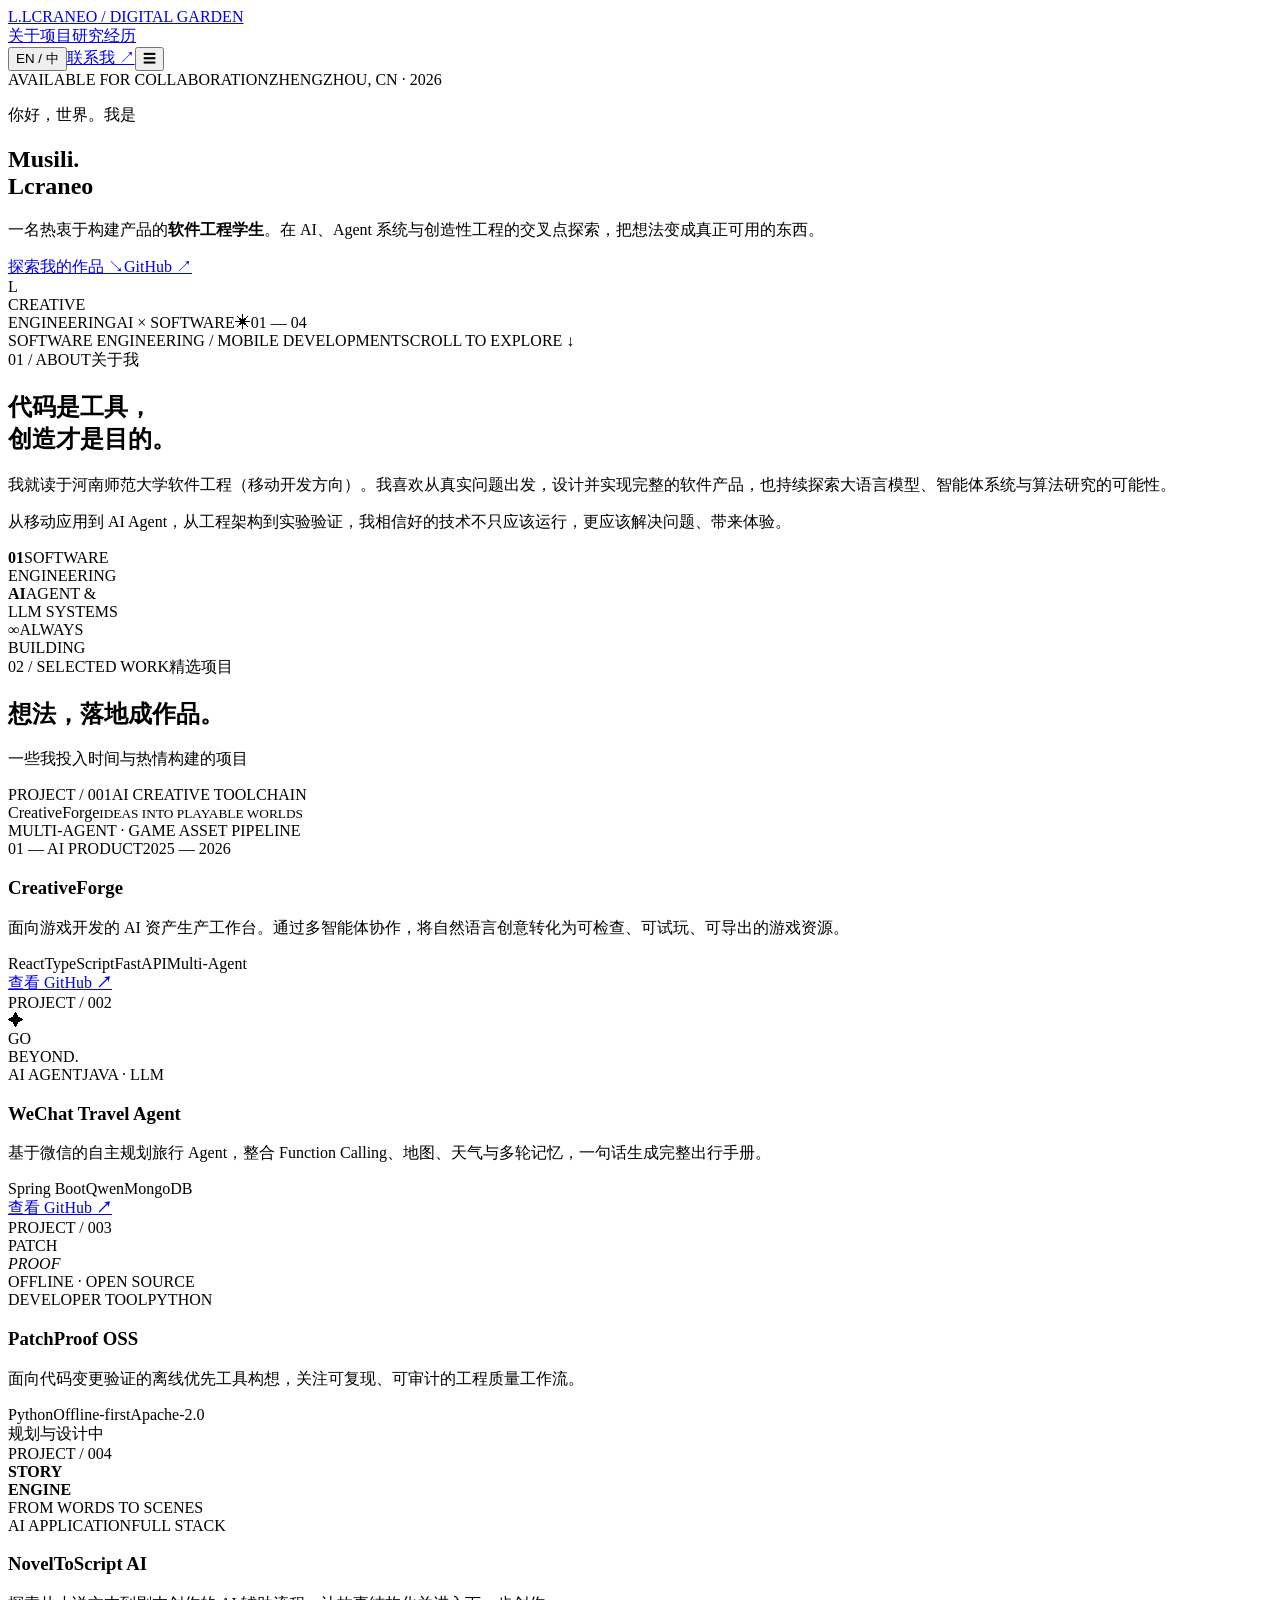
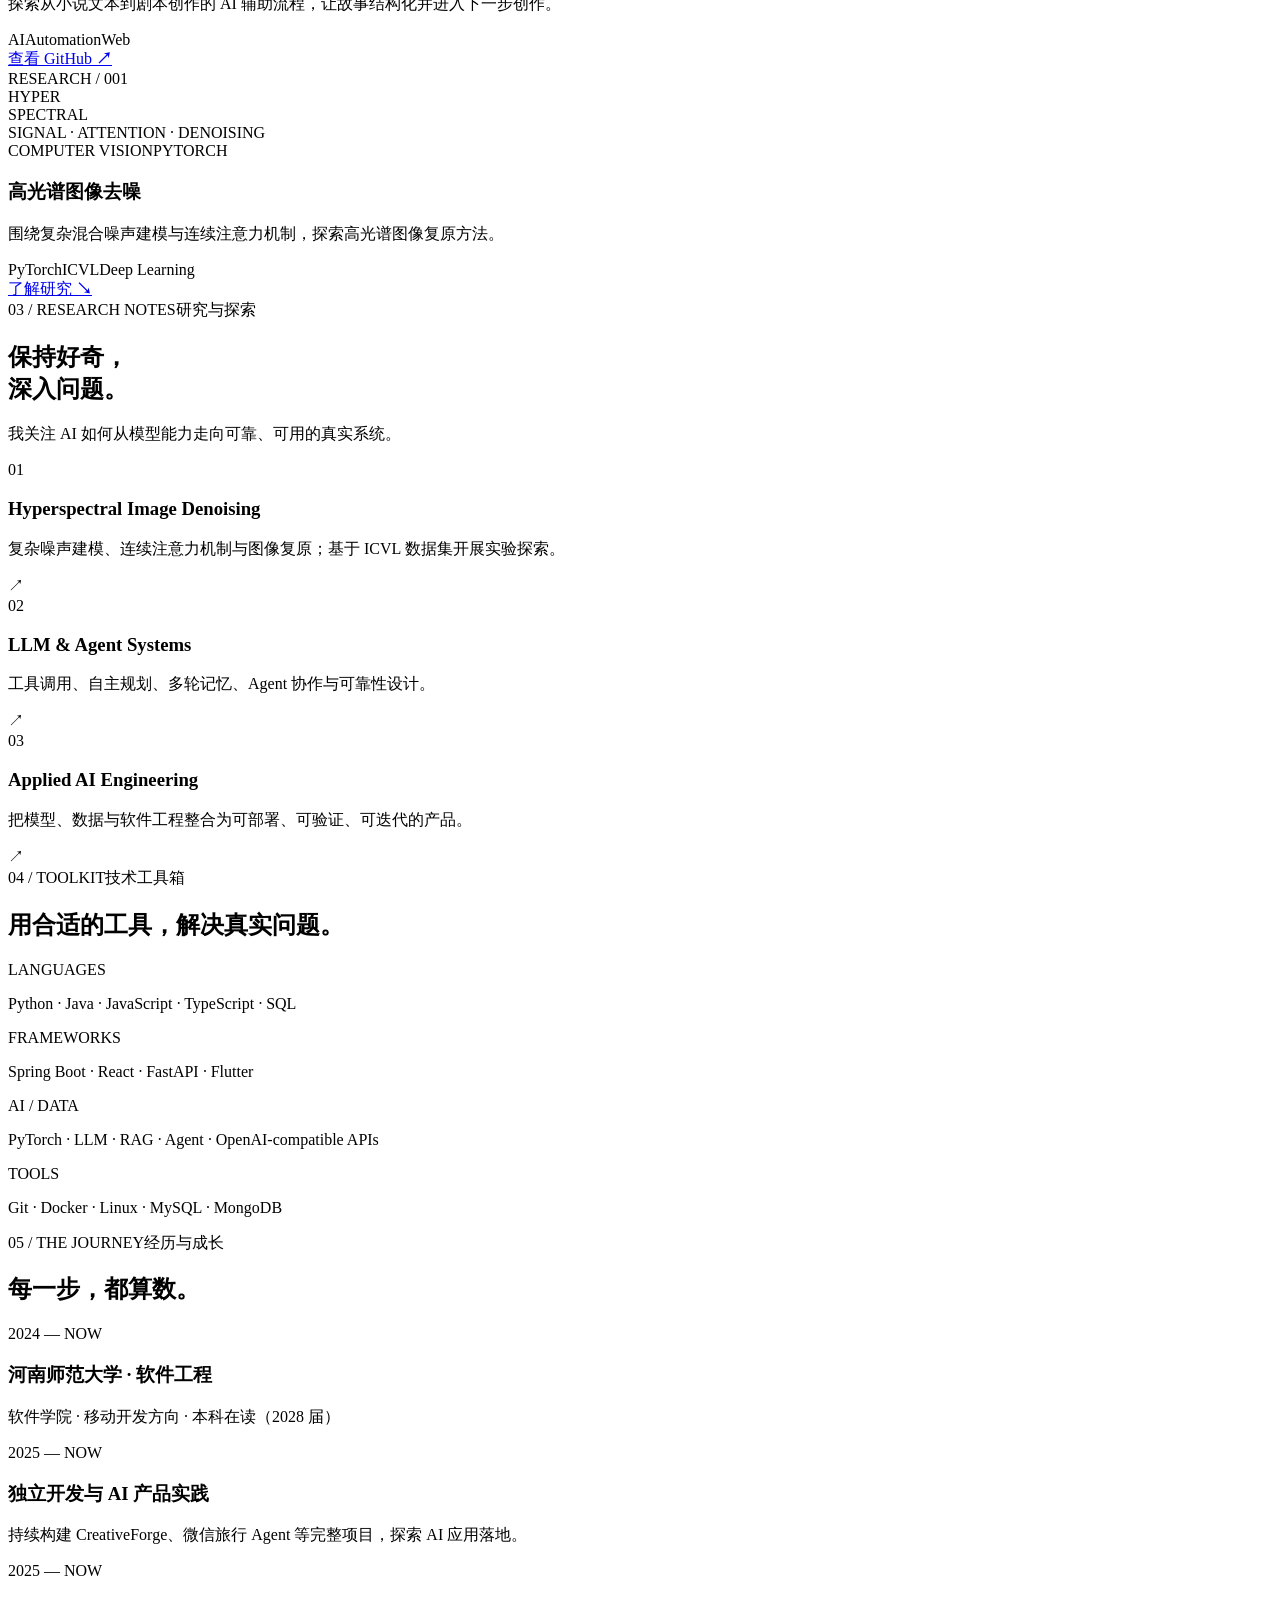
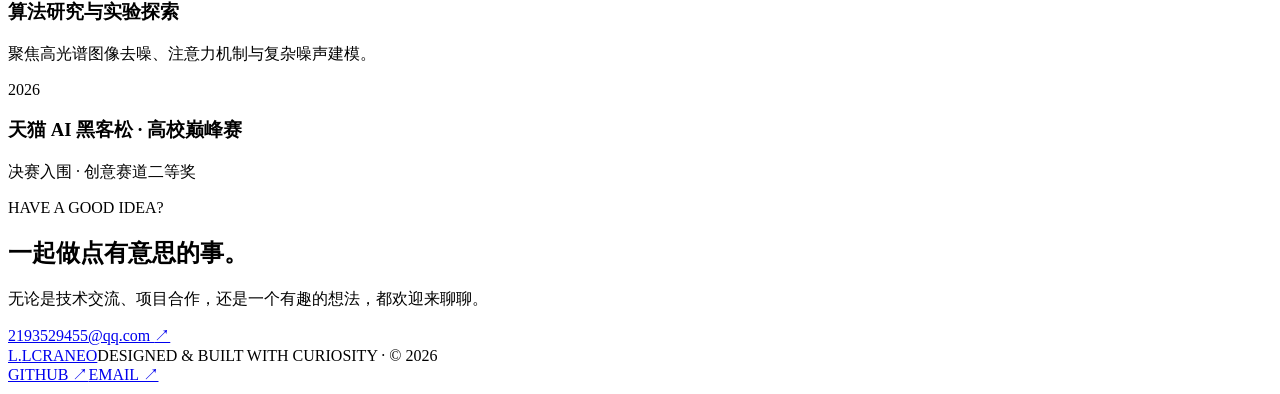
==== index.html @ d1aaf634 "Create personal portfolio homepage" ====
<!doctype html>
<html lang="zh-CN">
<head>
<meta charset="utf-8"><meta name="viewport" content="width=device-width,initial-scale=1">
<meta name="theme-color" content="#101310"><meta name="description" content="Lcraneo — Software Engineer, AI Builder & Research Explorer.">
<title>Lcraneo — Build things that matter.</title>
<link rel="icon" href="assets/favicon.svg" type="image/svg+xml">
<link rel="preconnect" href="https://fonts.googleapis.com"><link rel="preconnect" href="https://fonts.gstatic.com" crossorigin>
<link href="https://fonts.googleapis.com/css2?family=DM+Mono:wght@400;500&family=DM+Sans:wght@400;500;600;700&family=Noto+Sans+SC:wght@400;500;600;700;900&display=swap" rel="stylesheet">
<link rel="stylesheet" href="style.css">
</head>
<body>
<div class="noise"></div>
<header class="nav"><a class="brand" href="#"><span class="brand-mark">L.</span><span>LCRANEO<span class="brand-sub"> / DIGITAL GARDEN</span></span></a><nav><a href="#about" data-i18n="navAbout">关于</a><a href="#work" data-i18n="navWork">项目</a><a href="#research" data-i18n="navResearch">研究</a><a href="#journey" data-i18n="navJourney">经历</a></nav><div class="nav-right"><button id="lang" class="lang">EN / 中</button><a class="contact-pill" href="mailto:2193529455@qq.com" data-i18n="sayHello">联系我 ↗</a><button class="menu" id="menu" aria-label="Toggle menu">☰</button></div></header>
<main>
<section class="hero wrap">
<div class="hero-top mono"><span><i class="dot"></i> AVAILABLE FOR COLLABORATION</span><span>ZHENGZHOU, CN · 2026</span></div>
<div class="hero-grid"><div><p class="eyebrow" data-i18n="heroEyebrow">你好，世界。我是</p><h1>Musili<span class="period">.</span><br><span class="outline">Lcraneo</span></h1><p class="hero-desc" data-i18n="heroDesc">一名热衷于构建产品的<strong>软件工程学生</strong>。在 AI、Agent 系统与创造性工程的交叉点探索，把想法变成真正可用的东西。</p><div class="hero-actions"><a class="btn primary" href="#work" data-i18n="explore">探索我的作品 <span>↘</span></a><a class="text-link" href="https://github.com/Lcraneo" target="_blank" rel="noreferrer">GitHub ↗</a></div></div><div class="hero-art"><div class="orbit orbit-one"></div><div class="orbit orbit-two"></div><div class="core"><span> L </span></div><span class="art-label label-a mono">CREATIVE<br>ENGINEERING</span><span class="art-label label-b mono">AI × SOFTWARE</span><span class="art-cross">✳</span><span class="art-index mono">01 — 04</span></div></div>
<div class="hero-bottom mono"><span>SOFTWARE ENGINEERING / MOBILE DEVELOPMENT</span><span>SCROLL TO EXPLORE ↓</span></div>
</section>
<section class="intro wrap" id="about"><div class="section-kicker mono"><span>01 / ABOUT</span><span data-i18n="aboutKicker">关于我</span></div><div class="intro-grid"><h2 data-i18n="aboutTitle">代码是工具，<br>创造才是目的<span class="lime">。</span></h2><div class="intro-copy"><p data-i18n="aboutText">我就读于河南师范大学软件工程（移动开发方向）。我喜欢从真实问题出发，设计并实现完整的软件产品，也持续探索大语言模型、智能体系统与算法研究的可能性。</p><p data-i18n="aboutText2">从移动应用到 AI Agent，从工程架构到实验验证，我相信好的技术不只应该运行，更应该解决问题、带来体验。</p><div class="facts"><div><strong>01</strong><span>SOFTWARE<br>ENGINEERING</span></div><div><strong>AI</strong><span>AGENT &<br>LLM SYSTEMS</span></div><div><strong>∞</strong><span>ALWAYS<br>BUILDING</span></div></div></div></div></section>
<section class="work wrap" id="work"><div class="section-kicker mono"><span>02 / SELECTED WORK</span><span data-i18n="workKicker">精选项目</span></div><div class="section-heading"><h2 data-i18n="workTitle">想法，落地成作品<span class="lime">。</span></h2><p data-i18n="workSub">一些我投入时间与热情构建的项目</p></div>
<article class="project project-feature"><div class="project-visual forge"><div class="visual-top mono"><span>PROJECT / 001</span><span>AI CREATIVE TOOLCHAIN</span></div><div class="forge-title">Creative<span>Forge</span><small>IDEAS INTO PLAYABLE WORLDS</small></div><div class="forge-orb orb1"></div><div class="forge-orb orb2"></div><div class="visual-bottom mono">MULTI-AGENT · GAME ASSET PIPELINE</div></div><div class="project-info"><div class="project-meta mono"><span>01 — AI PRODUCT</span><span>2025 — 2026</span></div><h3>CreativeForge</h3><p data-i18n="forgeDesc">面向游戏开发的 AI 资产生产工作台。通过多智能体协作，将自然语言创意转化为可检查、可试玩、可导出的游戏资源。</p><div class="tags"><span>React</span><span>TypeScript</span><span>FastAPI</span><span>Multi-Agent</span></div><a class="arrow-link" href="https://github.com/Lcraneo/CreativeForge" target="_blank" rel="noreferrer" data-i18n="viewGithub">查看 GitHub <b>↗</b></a></div></article>
<div class="project-grid"><article class="project-card"><div class="card-visual travel"><span class="card-no mono">PROJECT / 002</span><div class="map-lines"></div><div class="pin">✦</div><span class="visual-word">GO<br>BEYOND.</span></div><div class="project-meta mono"><span>AI AGENT</span><span>JAVA · LLM</span></div><h3>WeChat Travel Agent</h3><p data-i18n="travelDesc">基于微信的自主规划旅行 Agent，整合 Function Calling、地图、天气与多轮记忆，一句话生成完整出行手册。</p><div class="tags"><span>Spring Boot</span><span>Qwen</span><span>MongoDB</span></div><a class="arrow-link" href="https://github.com/Lcraneo/LLM-Agent-Routime" target="_blank" rel="noreferrer" data-i18n="viewGithub">查看 GitHub <b>↗</b></a></article>
<article class="project-card"><div class="card-visual patch"><span class="card-no mono">PROJECT / 003</span><div class="patch-grid"></div><div class="patch-name">PATCH<br><em>PROOF</em></div><span class="patch-stamp mono">OFFLINE · OPEN SOURCE</span></div><div class="project-meta mono"><span>DEVELOPER TOOL</span><span>PYTHON</span></div><h3>PatchProof OSS</h3><p data-i18n="patchDesc">面向代码变更验证的离线优先工具构想，关注可复现、可审计的工程质量工作流。</p><div class="tags"><span>Python</span><span>Offline-first</span><span>Apache-2.0</span></div><span class="status" data-i18n="inProgress">规划与设计中</span></article>
<article class="project-card"><div class="card-visual novel"><span class="card-no mono">PROJECT / 004</span><div class="novel-stack"><i></i><i></i><i></i><b>STORY<br>ENGINE</b></div><span class="novel-caption mono">FROM WORDS TO SCENES</span></div><div class="project-meta mono"><span>AI APPLICATION</span><span>FULL STACK</span></div><h3>NovelToScript AI</h3><p data-i18n="novelDesc">探索从小说文本到剧本创作的 AI 辅助流程，让故事结构化并进入下一步创作。</p><div class="tags"><span>AI</span><span>Automation</span><span>Web</span></div><a class="arrow-link" href="https://github.com/Lcraneo/NovelToScript_AI" target="_blank" rel="noreferrer" data-i18n="viewGithub">查看 GitHub <b>↗</b></a></article>
<article class="project-card research-card"><div class="card-visual hyper"><span class="card-no mono">RESEARCH / 001</span><div class="spectrum"></div><div class="hyper-label">HYPER<br>SPECTRAL</div><span class="hyper-caption mono">SIGNAL · ATTENTION · DENOISING</span></div><div class="project-meta mono"><span>COMPUTER VISION</span><span>PYTORCH</span></div><h3 data-i18n="hyperTitle">高光谱图像去噪</h3><p data-i18n="hyperDesc">围绕复杂混合噪声建模与连续注意力机制，探索高光谱图像复原方法。</p><div class="tags"><span>PyTorch</span><span>ICVL</span><span>Deep Learning</span></div><a class="arrow-link" href="#research" data-i18n="learnMore">了解研究 <b>↘</b></a></article></div></section>
<section class="research wrap" id="research"><div class="section-kicker mono"><span>03 / RESEARCH NOTES</span><span data-i18n="researchKicker">研究与探索</span></div><div class="research-layout"><h2 data-i18n="researchTitle">保持好奇，<br>深入问题<span class="lime">。</span></h2><div><p class="research-lead" data-i18n="researchLead">我关注 AI 如何从模型能力走向可靠、可用的真实系统。</p><div class="research-item"><span class="mono">01</span><div><h3>Hyperspectral Image Denoising</h3><p data-i18n="r1">复杂噪声建模、连续注意力机制与图像复原；基于 ICVL 数据集开展实验探索。</p></div><span class="r-arrow">↗</span></div><div class="research-item"><span class="mono">02</span><div><h3>LLM & Agent Systems</h3><p data-i18n="r2">工具调用、自主规划、多轮记忆、Agent 协作与可靠性设计。</p></div><span class="r-arrow">↗</span></div><div class="research-item"><span class="mono">03</span><div><h3>Applied AI Engineering</h3><p data-i18n="r3">把模型、数据与软件工程整合为可部署、可验证、可迭代的产品。</p></div><span class="r-arrow">↗</span></div></div></div></section>
<section class="stack wrap"><div class="section-kicker mono"><span>04 / TOOLKIT</span><span data-i18n="stackKicker">技术工具箱</span></div><h2 data-i18n="stackTitle">用合适的工具，解决真实问题<span class="lime">。</span></h2><div class="stack-groups"><div><span class="mono">LANGUAGES</span><p>Python <i>·</i> Java <i>·</i> JavaScript <i>·</i> TypeScript <i>·</i> SQL</p></div><div><span class="mono">FRAMEWORKS</span><p>Spring Boot <i>·</i> React <i>·</i> FastAPI <i>·</i> Flutter</p></div><div><span class="mono">AI / DATA</span><p>PyTorch <i>·</i> LLM <i>·</i> RAG <i>·</i> Agent <i>·</i> OpenAI-compatible APIs</p></div><div><span class="mono">TOOLS</span><p>Git <i>·</i> Docker <i>·</i> Linux <i>·</i> MySQL <i>·</i> MongoDB</p></div></div></section>
<section class="journey wrap" id="journey"><div class="section-kicker mono"><span>05 / THE JOURNEY</span><span data-i18n="journeyKicker">经历与成长</span></div><h2 data-i18n="journeyTitle">每一步，都算数<span class="lime">。</span></h2><div class="timeline"><div class="timeline-row"><span class="mono">2024 — NOW</span><div><h3 data-i18n="eduTitle">河南师范大学 · 软件工程</h3><p data-i18n="eduDesc">软件学院 · 移动开发方向 · 本科在读（2028 届）</p></div><span class="timeline-dot"></span></div><div class="timeline-row"><span class="mono">2025 — NOW</span><div><h3 data-i18n="buildTitle">独立开发与 AI 产品实践</h3><p data-i18n="buildDesc">持续构建 CreativeForge、微信旅行 Agent 等完整项目，探索 AI 应用落地。</p></div><span class="timeline-dot"></span></div><div class="timeline-row"><span class="mono">2025 — NOW</span><div><h3 data-i18n="researchJourney">算法研究与实验探索</h3><p data-i18n="researchJourneyDesc">聚焦高光谱图像去噪、注意力机制与复杂噪声建模。</p></div><span class="timeline-dot"></span></div><div class="timeline-row"><span class="mono">2026</span><div><h3 data-i18n="awardTitle">天猫 AI 黑客松 · 高校巅峰赛</h3><p data-i18n="awardDesc">决赛入围 · 创意赛道二等奖</p></div><span class="timeline-dot"></span></div></div></section>
<section class="contact wrap"><div class="contact-panel"><span class="mono">HAVE A GOOD IDEA?</span><h2 data-i18n="contactTitle">一起做点有意思的事<span class="lime">。</span></h2><p data-i18n="contactDesc">无论是技术交流、项目合作，还是一个有趣的想法，都欢迎来聊聊。</p><a class="btn primary" href="mailto:2193529455@qq.com">2193529455@qq.com <span>↗</span></a><div class="contact-orbit"></div></div></section>
</main>
<footer class="footer wrap"><a class="brand" href="#"><span class="brand-mark">L.</span><span>LCRANEO</span></a><span class="mono">DESIGNED & BUILT WITH CURIOSITY · © 2026</span><div><a href="https://github.com/Lcraneo" target="_blank" rel="noreferrer">GITHUB ↗</a><a href="mailto:2193529455@qq.com">EMAIL ↗</a></div></footer>
<script src="script.js"></script>
</body></html>
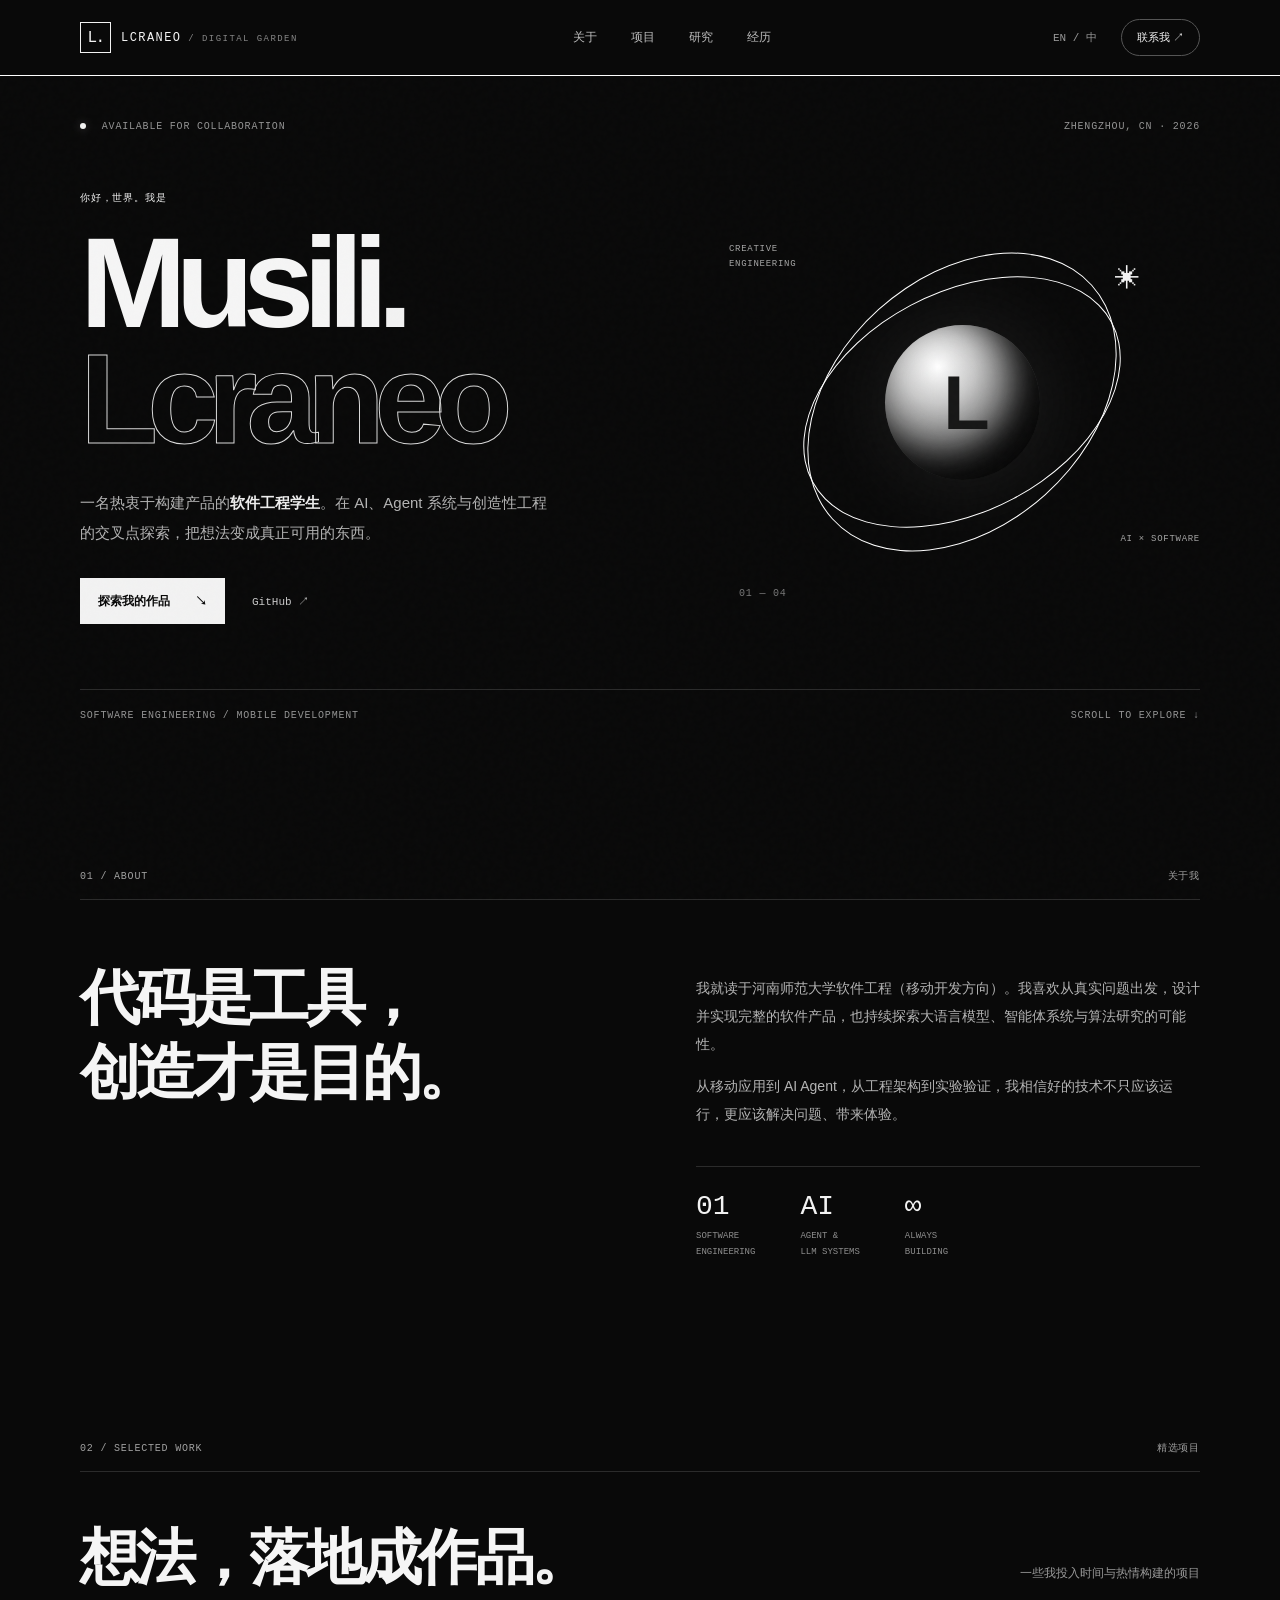
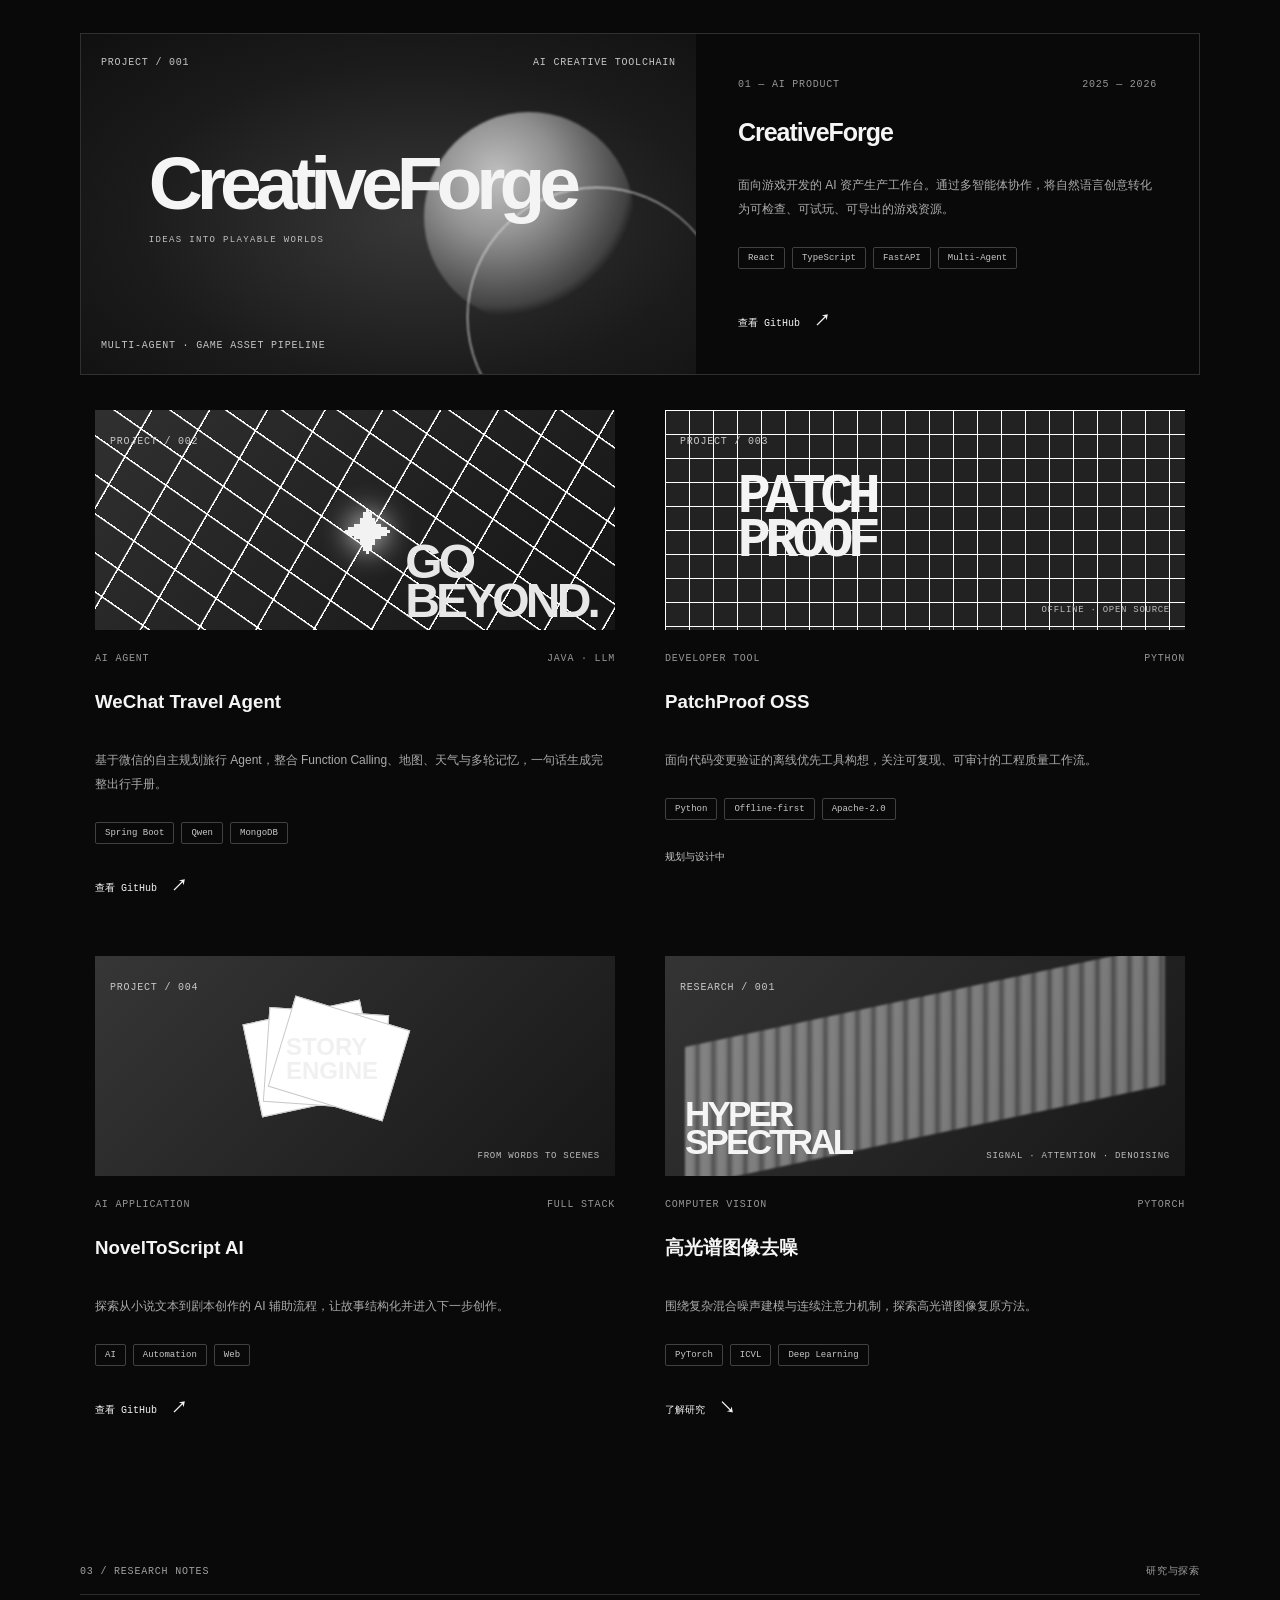
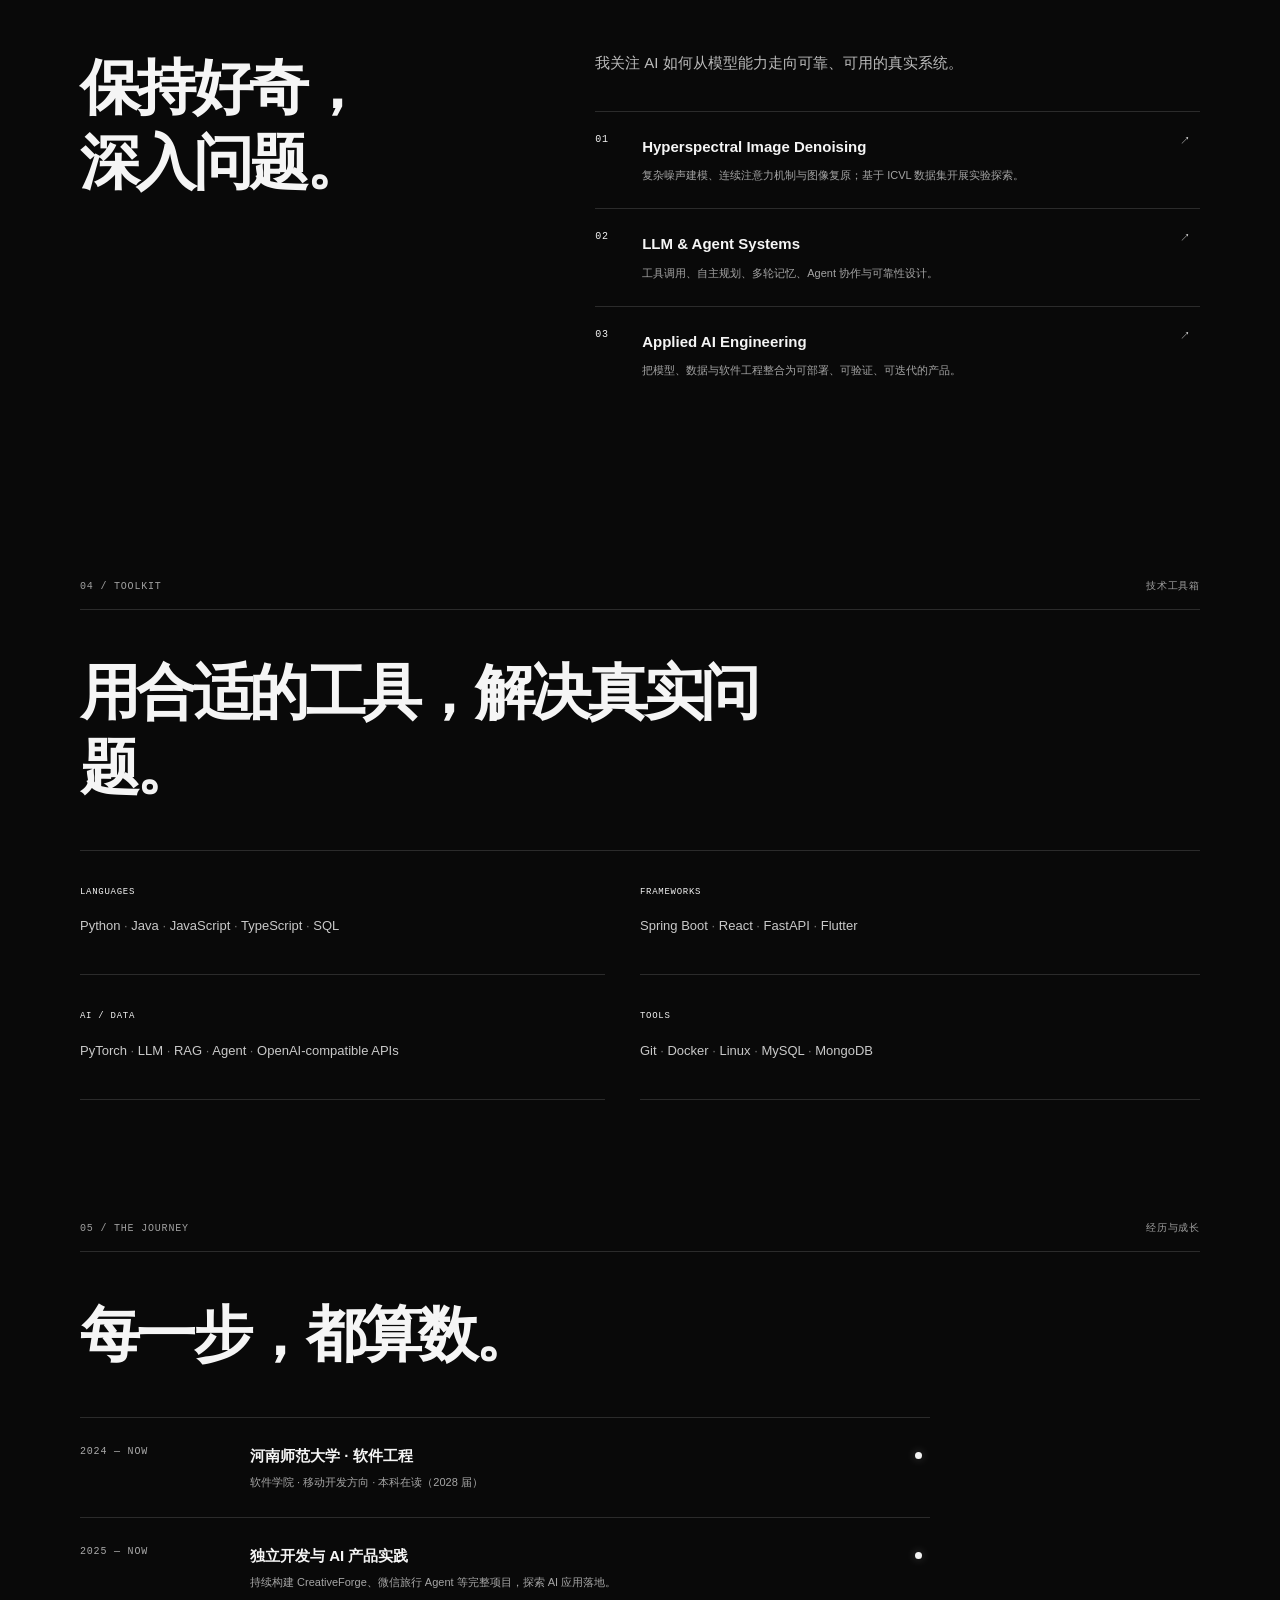
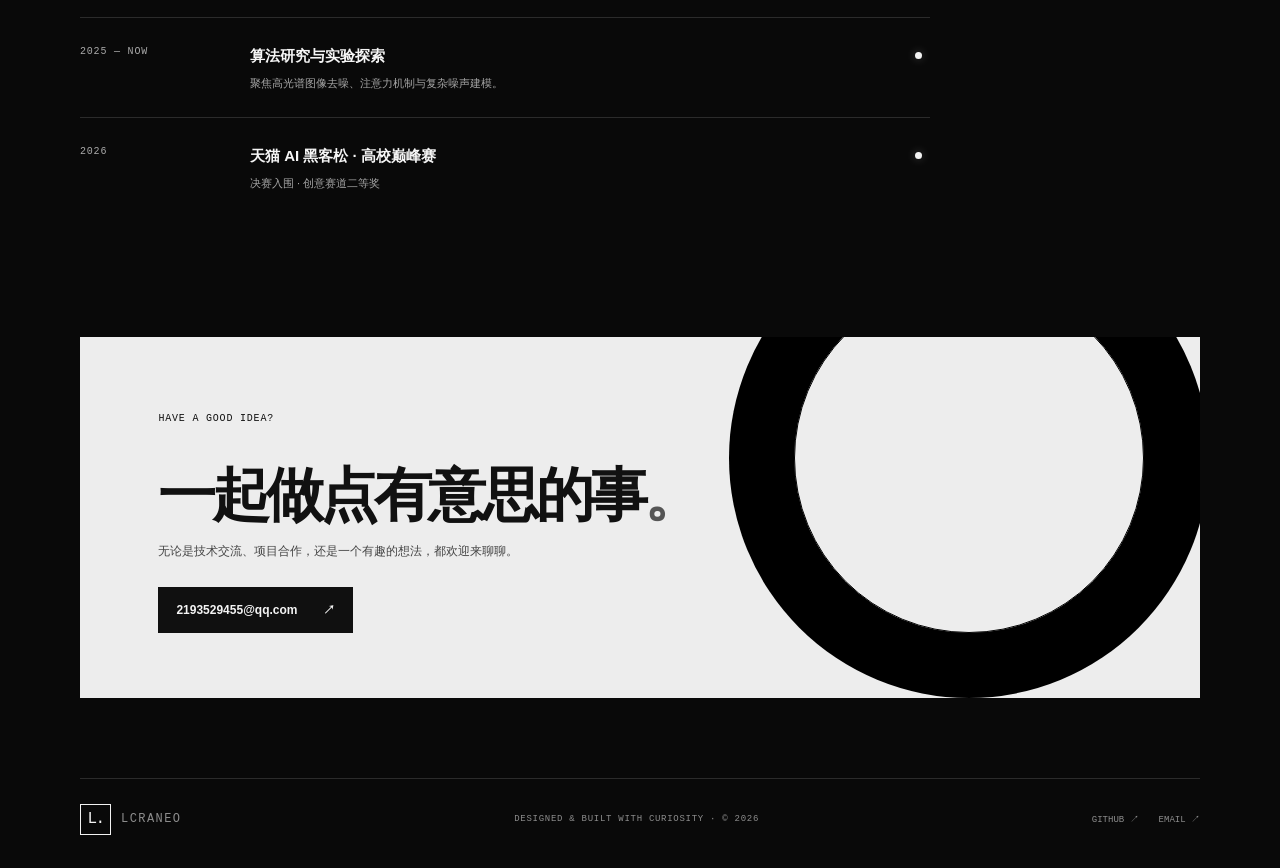
==== commit d0982ae7: "Bust browser cache for monochrome portfolio redesign" ====
--- a/index.html
+++ b/index.html
@@ -2,12 +2,12 @@
 <html lang="zh-CN">
 <head>
 <meta charset="utf-8"><meta name="viewport" content="width=device-width,initial-scale=1">
-<meta name="theme-color" content="#101310"><meta name="description" content="Lcraneo — Software Engineer, AI Builder & Research Explorer.">
+<meta name="theme-color" content="#0a0a0a"><meta name="description" content="Lcraneo — Software Engineer, AI Builder & Research Explorer.">
 <title>Lcraneo — Build things that matter.</title>
-<link rel="icon" href="assets/favicon.svg" type="image/svg+xml">
+<link rel="icon" href="assets/favicon.svg?v=mono2" type="image/svg+xml">
 <link rel="preconnect" href="https://fonts.googleapis.com"><link rel="preconnect" href="https://fonts.gstatic.com" crossorigin>
 <link href="https://fonts.googleapis.com/css2?family=DM+Mono:wght@400;500&family=DM+Sans:wght@400;500;600;700&family=Noto+Sans+SC:wght@400;500;600;700;900&display=swap" rel="stylesheet">
-<link rel="stylesheet" href="style.css">
+<link rel="stylesheet" href="style.css?v=mono2">
 </head>
 <body>
 <div class="noise"></div>
--- a/style.css
+++ b/style.css
@@ -0,0 +1,65 @@
+ :root{--bg:#121212;--panel:#1b1b1b;--text:#f0f0f0;--muted:#a3a3a3;--line:#373737;--lime:#f2f2f2;--mono:'DM Mono',monospace;--sans:'DM Sans','Noto Sans SC',sans-serif}*{box-sizing:border-box}html{scroll-behavior:smooth;scroll-padding-top:90px}body{margin:0;background:var(--bg);color:var(--text);font-family:var(--sans);line-height:1.7;overflow-x:hidden}a{color:inherit;text-decoration:none}button{font:inherit}.noise{position:fixed;inset:0;pointer-events:none;opacity:.035;z-index:10;background-image:url("data:image/svg+xml,%3Csvg viewBox='0 0 180 180' xmlns='http://www.w3.org/2000/svg'%3E%3Cfilter id='n'%3E%3CfeTurbulence type='fractalNoise' baseFrequency='.9' numOctaves='3' stitchTiles='stitch'/%3E%3C/filter%3E%3Crect width='100%25' height='100%25' filter='url(%23n)' opacity='.5'/%3E%3C/svg%3E")}.wrap{width:min(1120px,calc(100% - 64px));margin:auto}.mono,.eyebrow,.section-kicker,.project-meta,.card-no,.visual-top,.visual-bottom,.hero-top,.hero-bottom{font-family:var(--mono);letter-spacing:.08em;font-size:10px}.nav{height:76px;display:flex;align-items:center;justify-content:space-between;padding:0 max(32px,calc((100vw - 1120px)/2));border-bottom:1px solid #ffffff;position:sticky;top:0;background:#121212;backdrop-filter:blur(18px);z-index:20}.brand{display:flex;align-items:center;gap:10px;font:500 12px var(--mono);letter-spacing:.12em}.brand-mark{display:grid;place-items:center;width:31px;height:31px;border:1px solid var(--lime);color:var(--lime);font-size:16px;letter-spacing:-.1em}.brand-sub{color:#868686;font-size:9px}.nav nav{display:flex;gap:34px;color:#bdbdbd;font-size:12px}.nav nav a:hover,.footer a:hover,.text-link:hover{color:var(--lime)}.nav-right{display:flex;align-items:center;gap:18px}.lang,.menu{border:0;background:none;color:var(--muted);cursor:pointer;font:11px var(--mono)}.contact-pill{border:1px solid #6d6d6d;padding:8px 15px;border-radius:30px;font-size:11px}.contact-pill:hover{border-color:var(--lime);color:var(--lime)}.menu{display:none}.hero{padding-top:42px}.hero-top,.hero-bottom{display:flex;justify-content:space-between;color:#939393}.dot{display:inline-block;width:6px;height:6px;border-radius:50%;background:var(--lime);margin-right:9px;box-shadow:0 0 12px var(--lime)}.hero-grid{display:grid;grid-template-columns:1.15fr .85fr;align-items:center;min-height:550px;padding:45px 0 65px}.eyebrow{color:var(--lime);margin-bottom:18px}.hero h1{font-size:clamp(70px,10vw,132px);line-height:.91;letter-spacing:-.085em;margin:0;font-weight:700}.period,.lime{color:var(--lime)}.outline{color:transparent;-webkit-text-stroke:1px #dfdfdf}.hero-desc{max-width:480px;color:#b4b4b4;font-size:15px;line-height:2;margin:30px 0}.hero-desc strong{color:#ececec;font-weight:600}.hero-actions{display:flex;align-items:center;gap:27px}.btn{display:inline-flex;align-items:center;gap:25px;padding:13px 18px;font-size:12px}.primary{background:var(--lime);color:#181818;font-weight:700}.primary:hover{background:#f0f0f0;transform:translateY(-2px)}.text-link{font:11px var(--mono);color:#c8c8c8}.hero-art{height:400px;position:relative;display:grid;place-items:center}.orbit{position:absolute;border:1px solid #9b9b9b;border-radius:50%;transform:rotate(-28deg)}.orbit-one{width:340px;height:220px}.orbit-two{width:250px;height:350px;transform:rotate(48deg)}.core{width:155px;height:155px;border-radius:50%;display:grid;place-items:center;background:radial-gradient(circle at 35% 30%,#f0f0f0,#8e8e8e 35%,#303030 70%);box-shadow:0 0 100px #d7d7d7,inset -20px -20px 35px #1c1c1c}.core span{font-size:76px;font-weight:700;color:#1d1d1d;letter-spacing:-.12em}.art-label{position:absolute;color:#a4a4a4;font-size:9px;line-height:1.7}.label-a{top:40px;left:5px}.label-b{bottom:55px;right:0}.art-cross{position:absolute;color:var(--lime);font-size:25px;top:55px;right:60px}.art-index{position:absolute;bottom:0;left:15px;color:#7e7e7e}.hero-bottom{border-top:1px solid var(--line);padding:17px 0 24px}.intro,.work,.research,.stack,.journey{padding-top:120px}.section-kicker{display:flex;justify-content:space-between;border-bottom:1px solid var(--line);padding-bottom:14px;color:#a1a1a1}.intro-grid{display:grid;grid-template-columns:1fr 1fr;gap:10%;padding:60px 0}.intro h2,.section-heading h2,.research h2,.stack h2,.journey h2{font-size:clamp(36px,5vw,60px);line-height:1.25;letter-spacing:-.06em;margin:0;font-weight:600}.intro-copy{color:#b4b4b4;font-size:14px;line-height:2}.facts{display:flex;gap:45px;margin-top:38px;border-top:1px solid var(--line);padding-top:24px}.facts div{display:flex;flex-direction:column;gap:7px}.facts strong{font:28px var(--mono);color:var(--lime)}.facts span{font:9px/1.7 var(--mono);color:#8e8e8e}.section-heading{display:flex;justify-content:space-between;align-items:end;padding:48px 0 38px}.section-heading p{color:var(--muted);font-size:12px}.project{border:1px solid var(--line);background:#181818}.project-feature{display:grid;grid-template-columns:1.1fr .9fr;margin-bottom:20px}.project-visual{min-height:340px;position:relative;overflow:hidden;padding:20px}.forge{background:radial-gradient(ellipse at 55% 55%,#434343,#202020 60%,#161616)}.visual-top,.visual-bottom{display:flex;justify-content:space-between;color:#bcbcbc;position:relative;z-index:2}.forge-title{position:absolute;left:11%;top:34%;font-size:clamp(40px,6vw,75px);font-weight:700;letter-spacing:-.08em;line-height:.9;z-index:2}.forge-title span{color:var(--lime)}.forge-title small{display:block;font:9px var(--mono);letter-spacing:.15em;margin-top:18px;color:#cbcbcb}.forge-orb{position:absolute;border-radius:50%;filter:blur(1px)}.orb1{width:210px;height:210px;right:10%;top:23%;background:radial-gradient(circle at 35% 30%,#f2f2f2,#a6a6a6 30%,#3c3c3c 65%,transparent 70%);opacity:.9}.orb2{width:260px;height:260px;right:-5%;top:45%;border:1px solid #dfdfdf}.visual-bottom{position:absolute;bottom:20px;left:20px;right:20px}.project-info{padding:42px;display:flex;flex-direction:column;align-items:flex-start;justify-content:center}.project-meta{color:#969696;display:flex;justify-content:space-between;width:100%}.project h3{font-size:25px;letter-spacing:-.04em;margin:18px 0 8px}.project-info p,.project-card p{font-size:12px;line-height:2;color:#ababab}.tags{display:flex;gap:7px;flex-wrap:wrap;margin:14px 0 20px}.tags span{font:9px var(--mono);padding:5px 9px;border:1px solid #434343;color:#bdbdbd;border-radius:2px}.arrow-link{font:10px var(--mono);color:var(--lime);margin-top:auto;padding-top:12px}.arrow-link b{font-size:16px;margin-left:8px}.project-grid{display:grid;grid-template-columns:repeat(2,1fr);gap:20px}.project-card{padding:15px 15px 24px;display:flex;flex-direction:column;min-height:470px;transition:transform .3s,border-color .3s}.project-card:hover{transform:translateY(-5px);border-color:#838383}.card-visual{height:220px;position:relative;overflow:hidden;margin-bottom:20px;padding:15px}.card-no{position:relative;z-index:2;color:#c8c8c8}.travel{background:linear-gradient(135deg,#363636,#202020)}.map-lines{position:absolute;inset:0;background:repeating-linear-gradient(35deg,transparent 0 30px,#aaaaaa 31px 32px),repeating-linear-gradient(120deg,transparent 0 48px,#aaaaaa 49px 50px)}.pin{position:absolute;left:48%;top:38%;font-size:48px;color:#dfdfdf;text-shadow:0 0 35px #dfdfdf}.visual-word{position:absolute;right:18px;bottom:10px;font-size:48px;line-height:.8;font-weight:700;letter-spacing:-.08em;color:#e7e7e7}.patch{background:#292929}.patch-grid{position:absolute;inset:0;background-image:linear-gradient(#dfdfdf 1px,transparent 1px),linear-gradient(90deg,#dfdfdf 1px,transparent 1px);background-size:24px 24px}.patch-name{position:absolute;left:14%;top:30%;font:700 55px/.8 var(--mono);letter-spacing:-.1em}.patch-name em{font-style:normal;color:var(--lime)}.patch-stamp,.novel-caption,.hyper-caption{position:absolute;bottom:15px;right:15px;color:#b3b3b3;font:9px var(--mono)}.novel{background:linear-gradient(135deg,#3a3a3a,#1e1e1e)}.novel-stack{position:absolute;left:30%;top:25%;width:160px;height:140px}.novel-stack i{position:absolute;width:120px;height:95px;border:1px solid #d4d4d4;background:#747474;transform:rotate(-12deg)}.novel-stack i:nth-child(2){transform:rotate(4deg);left:15px}.novel-stack i:nth-child(3){transform:rotate(17deg);left:28px}.novel-stack b{position:absolute;left:35px;top:24px;font-size:24px;line-height:1;color:#e3e3e3}.hyper{background:linear-gradient(135deg,#2a2a2a,#1f1f1f)}.spectrum{position:absolute;inset:40px 20px;background:repeating-linear-gradient(90deg,#e2e2e2 0 7px,#e2e2e2 8px 10px,#b4b4b4 11px 13px,#848484 14px 16px);opacity:.55;transform:skewY(-12deg);filter:blur(1px)}.hyper-label{position:absolute;left:20px;bottom:20px;font-size:35px;font-weight:700;line-height:.8;letter-spacing:-.08em}.research-layout{display:grid;grid-template-columns:.8fr 1.2fr;gap:10%;padding:55px 0}.research-lead{font-size:15px;color:#bcbcbc;margin:0 0 35px}.research-item{display:grid;grid-template-columns:35px 1fr 20px;gap:12px;padding:22px 0;border-top:1px solid var(--line)}.research-item>span{font:10px var(--mono);color:var(--lime)}.research-item h3{font-size:15px;margin:0 0 6px}.research-item p{font-size:11px;color:#a4a4a4;margin:0;line-height:1.9}.r-arrow{color:#acacac}.stack h2{max-width:720px;padding:45px 0}.stack-groups{display:grid;grid-template-columns:1fr 1fr;border-top:1px solid var(--line)}.stack-groups>div{padding:24px 0;border-bottom:1px solid var(--line)}.stack-groups>div:nth-child(odd){margin-right:35px}.stack-groups span{color:var(--lime);font-size:9px}.stack-groups p{font-size:13px;color:#c9c9c9}.stack-groups i{color:#6f6f6f;font-style:normal}.journey h2{padding:45px 0}.timeline{max-width:850px}.timeline-row{display:grid;grid-template-columns:150px 1fr 15px;gap:20px;padding:25px 0;border-top:1px solid var(--line);align-items:start}.timeline-row>span:first-child{color:#9b9b9b;font-size:10px}.timeline-row h3{font-size:15px;margin:0 0 5px}.timeline-row p{font-size:11px;color:#a6a6a6;margin:0}.timeline-dot{width:7px;height:7px;background:var(--lime);border-radius:50%;margin-top:9px;box-shadow:0 0 12px #dfdfdf}.contact{padding-top:120px;padding-bottom:80px}.contact-panel{position:relative;overflow:hidden;background:#dfdfdf;color:#191919;padding:65px 7%;min-height:330px}.contact-panel>span{font-size:10px}.contact-panel h2{font-size:clamp(34px,5vw,58px);letter-spacing:-.07em;line-height:1.2;margin:30px 0 10px;max-width:650px}.contact-panel .lime{color:#646464}.contact-panel p{font-size:12px;color:#4a4a4a;margin-bottom:25px}.contact-panel .btn{background:#191919;color:#eeeeee;position:relative;z-index:2}.contact-orbit{position:absolute;width:350px;height:350px;border:1px solid #2f2f2f;border-radius:50%;right:5%;top:-15%;box-shadow:0 0 0 30px #2f2f2f,0 0 0 65px #2f2f2f}.footer{display:flex;justify-content:space-between;align-items:center;padding:25px 0 35px;border-top:1px solid var(--line);color:#8d8d8d}.footer>span{font-size:9px}.footer>div{display:flex;gap:20px;font:9px var(--mono)}.status{font:10px var(--mono);color:#bdbdbd;padding-top:10px}.reveal{opacity:0;transform:translateY(22px);transition:opacity .7s,transform .7s}.reveal.visible{opacity:1;transform:none}@media(max-width:760px){.wrap{width:calc(100% - 40px)}.nav{padding:0 20px;height:66px}.brand-sub{display:none}.nav nav{display:none;position:absolute;top:66px;left:0;right:0;background:#121212;padding:25px;flex-direction:column;gap:18px;border-bottom:1px solid var(--line)}.nav nav.open{display:flex}.contact-pill{display:none}.menu{display:block}.hero{padding-top:28px}.hero-top span:last-child,.hero-bottom span:last-child{display:none}.hero-grid{grid-template-columns:1fr;padding:65px 0 30px;min-height:0}.hero h1{font-size:clamp(70px,18vw,110px)}.hero-art{height:300px;margin-top:25px}.orbit-one{width:280px;height:180px}.orbit-two{height:280px;width:200px}.core{width:125px;height:125px}.core span{font-size:60px}.intro,.work,.research,.stack,.journey{padding-top:80px}.intro-grid,.research-layout{grid-template-columns:1fr;gap:25px;padding:35px 0}.intro h2,.section-heading h2,.research h2,.stack h2,.journey h2{font-size:40px}.facts{gap:25px}.section-heading{display:block;padding:35px 0 20px}.section-heading p{margin-top:10px}.project-feature{grid-template-columns:1fr}.project-visual{min-height:280px}.project-info{padding:27px}.project-grid{grid-template-columns:1fr}.project-card{min-height:430px}.stack-groups{grid-template-columns:1fr}.stack-groups>div:nth-child(odd){margin-right:0}.timeline-row{grid-template-columns:95px 1fr 10px;gap:10px}.contact{padding-top:80px}.contact-panel{padding:40px 25px;min-height:300px}.contact-orbit{right:-220px}.footer{gap:18px;flex-wrap:wrap}.footer>span{order:3;width:100%}}@media(prefers-reduced-motion:reduce){*,*::before,*::after{scroll-behavior:auto!important;transition:none!important;animation:none!important}}
+
+/* MONOCHROME ART DIRECTION — graphite, black and paper white */
+:root{--bg:#0a0a0a;--panel:#111111;--text:#f4f4f4;--muted:#929292;--line:#292929;--lime:#f2f2f2}
+body{background:var(--bg);color:var(--text)}
+.nav{background:rgba(10,10,10,.94);border-color:#ffffff}
+.brand-mark{border-color:#e7e7e7;color:#f5f5f5}
+.nav nav a:hover,.footer a:hover,.text-link:hover,.contact-pill:hover{color:#ffffff}
+.contact-pill{border-color:#555555}
+.dot{background:#eeeeee;box-shadow:0 0 10px #ffffff}
+.eyebrow,.facts strong,.arrow-link,.research-item>span,.stack-groups span{color:#f0f0f0}
+.outline{-webkit-text-stroke:1px #d9d9d9}
+.primary{background:#f0f0f0;color:#111111;font-weight:700}
+.primary:hover{background:#ffffff}
+.orbit{border-color:#ffffff}
+.core{background:radial-gradient(circle at 34% 27%,#ffffff 0%,#c9c9c9 23%,#777777 48%,#292929 73%,#111111 100%);box-shadow:0 0 90px #ffffff,inset -20px -20px 35px #080808}
+.core span{color:#171717}
+.art-label{color:#a5a5a5}
+.art-cross{color:#eeeeee}
+.art-index{color:#777777}
+.section-kicker{color:#a0a0a0}
+.project{background:#101010;border-color:#303030}
+.forge{background:radial-gradient(ellipse at 55% 55%,#383838,#1b1b1b 60%,#101010)}
+.visual-top,.visual-bottom{color:#c5c5c5}
+.forge-title span{color:#f4f4f4}
+.forge-title small{color:#c2c2c2}
+.orb1{background:radial-gradient(circle at 35% 30%,#ffffff,#bdbdbd 30%,#505050 65%,transparent 70%);opacity:.7}
+.orb2{border-color:#ffffff}
+.tags span{border-color:#414141;color:#c8c8c8}
+.arrow-link{color:#f0f0f0}
+.project-card:hover{border-color:#777777}
+.travel{background:linear-gradient(135deg,#303030,#151515)}
+.map-lines{background:repeating-linear-gradient(35deg,transparent 0 30px,#ffffff 31px 32px),repeating-linear-gradient(120deg,transparent 0 48px,#ffffff 49px 50px)}
+.pin{color:#f4f4f4;text-shadow:0 0 30px #ffffff}
+.patch{background:#222222}
+.patch-grid{background-image:linear-gradient(#ffffff 1px,transparent 1px),linear-gradient(90deg,#ffffff 1px,transparent 1px)}
+.patch-name em{color:#ffffff}
+.patch-stamp,.novel-caption,.hyper-caption{color:#bdbdbd}
+.novel{background:linear-gradient(135deg,#363636,#171717)}
+.novel-stack i{border-color:#c8c8c8;background:#ffffff}
+.novel-stack b{color:#f0f0f0}
+.hyper{background:linear-gradient(135deg,#343434,#171717)}
+.spectrum{background:repeating-linear-gradient(90deg,#ffffff 0 7px,#e5e5e5 8px 10px,#8f8f8f 11px 13px,#c4c4c4 14px 16px);opacity:.4}
+.research-item>span{color:#eeeeee}
+.stack-groups i{color:#777777}
+.timeline-row>span:first-child{color:#aaaaaa}
+.timeline-dot{background:#eeeeee;box-shadow:0 0 10px #ffffff}
+.contact-panel{background:#ededed;color:#101010}
+.contact-panel .lime{color:#555555}
+.contact-panel p{color:#454545}
+.contact-panel .btn{background:#101010;color:#f4f4f4}
+.contact-orbit{border-color:#000000;box-shadow:0 0 0 30px #000000,0 0 0 65px #000000}
+.status{color:#c5c5c5}
+@media(max-width:760px){.nav nav{background:#0a0a0a}}
+
+/* Final strict monochrome pass */
+:root{color-scheme:dark;--bg:#090909;--panel:#111;--text:#f5f5f5;--muted:#999;--line:#2b2b2b;--lime:#f2f2f2}
+body,.nav nav,.project,.project-card{background-color:var(--bg)}
+.brand-mark,.dot,.eyebrow,.period,.lime,.facts strong,.arrow-link,.art-cross,.pin,.patch-name em,.research-item>span,.stack-groups span,.timeline-dot{color:#f2f2f2;border-color:#f2f2f2}
+.dot,.timeline-dot{background:#f2f2f2;box-shadow:0 0 10px #ffffff44}
+.primary{background:#f2f2f2;color:#090909}
+.core{background:radial-gradient(circle at 34% 27%,#fff 0%,#c8c8c8 24%,#777 50%,#292929 74%,#111 100%);box-shadow:0 0 90px #ffffff18,inset -20px -20px 35px #080808}
+.forge,.travel,.patch,.novel,.hyper{filter:grayscale(1)}
+.contact-panel{background:#ededed;color:#111}
+.contact-panel .lime{color:#555}
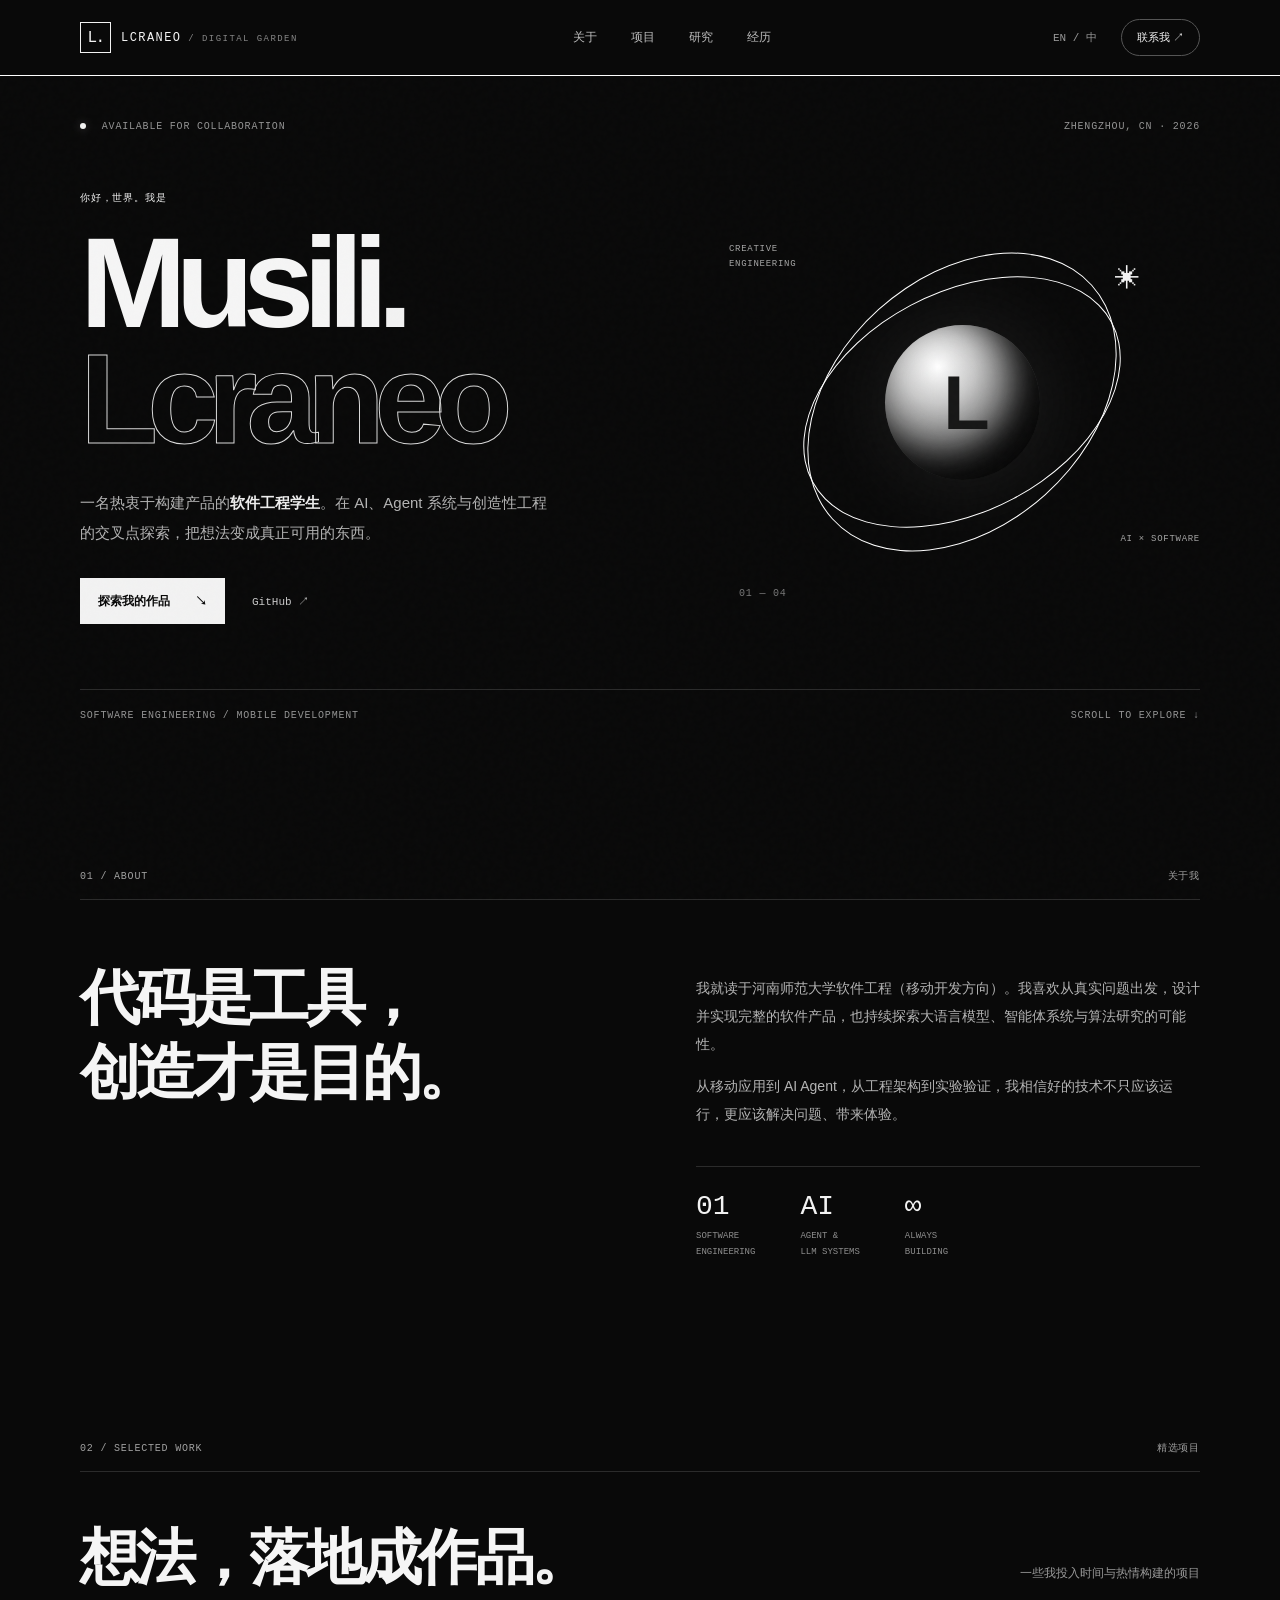
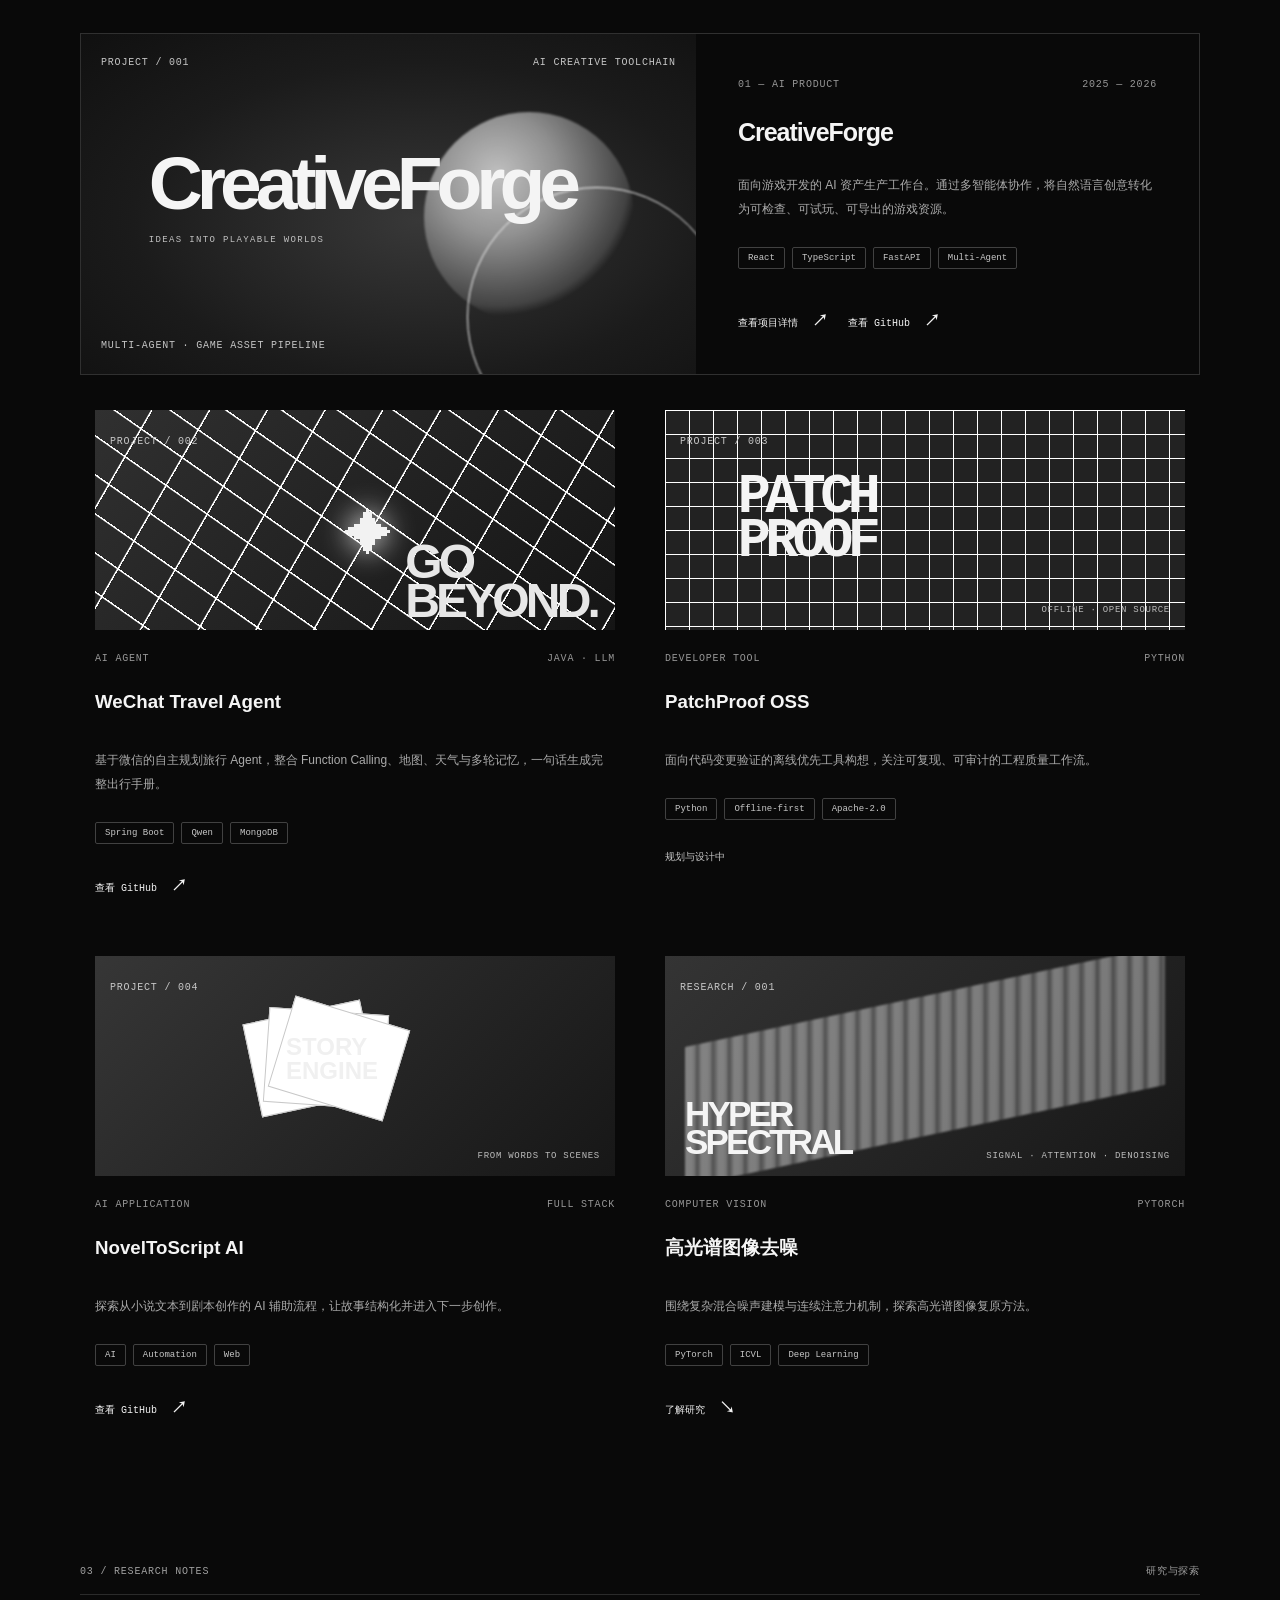
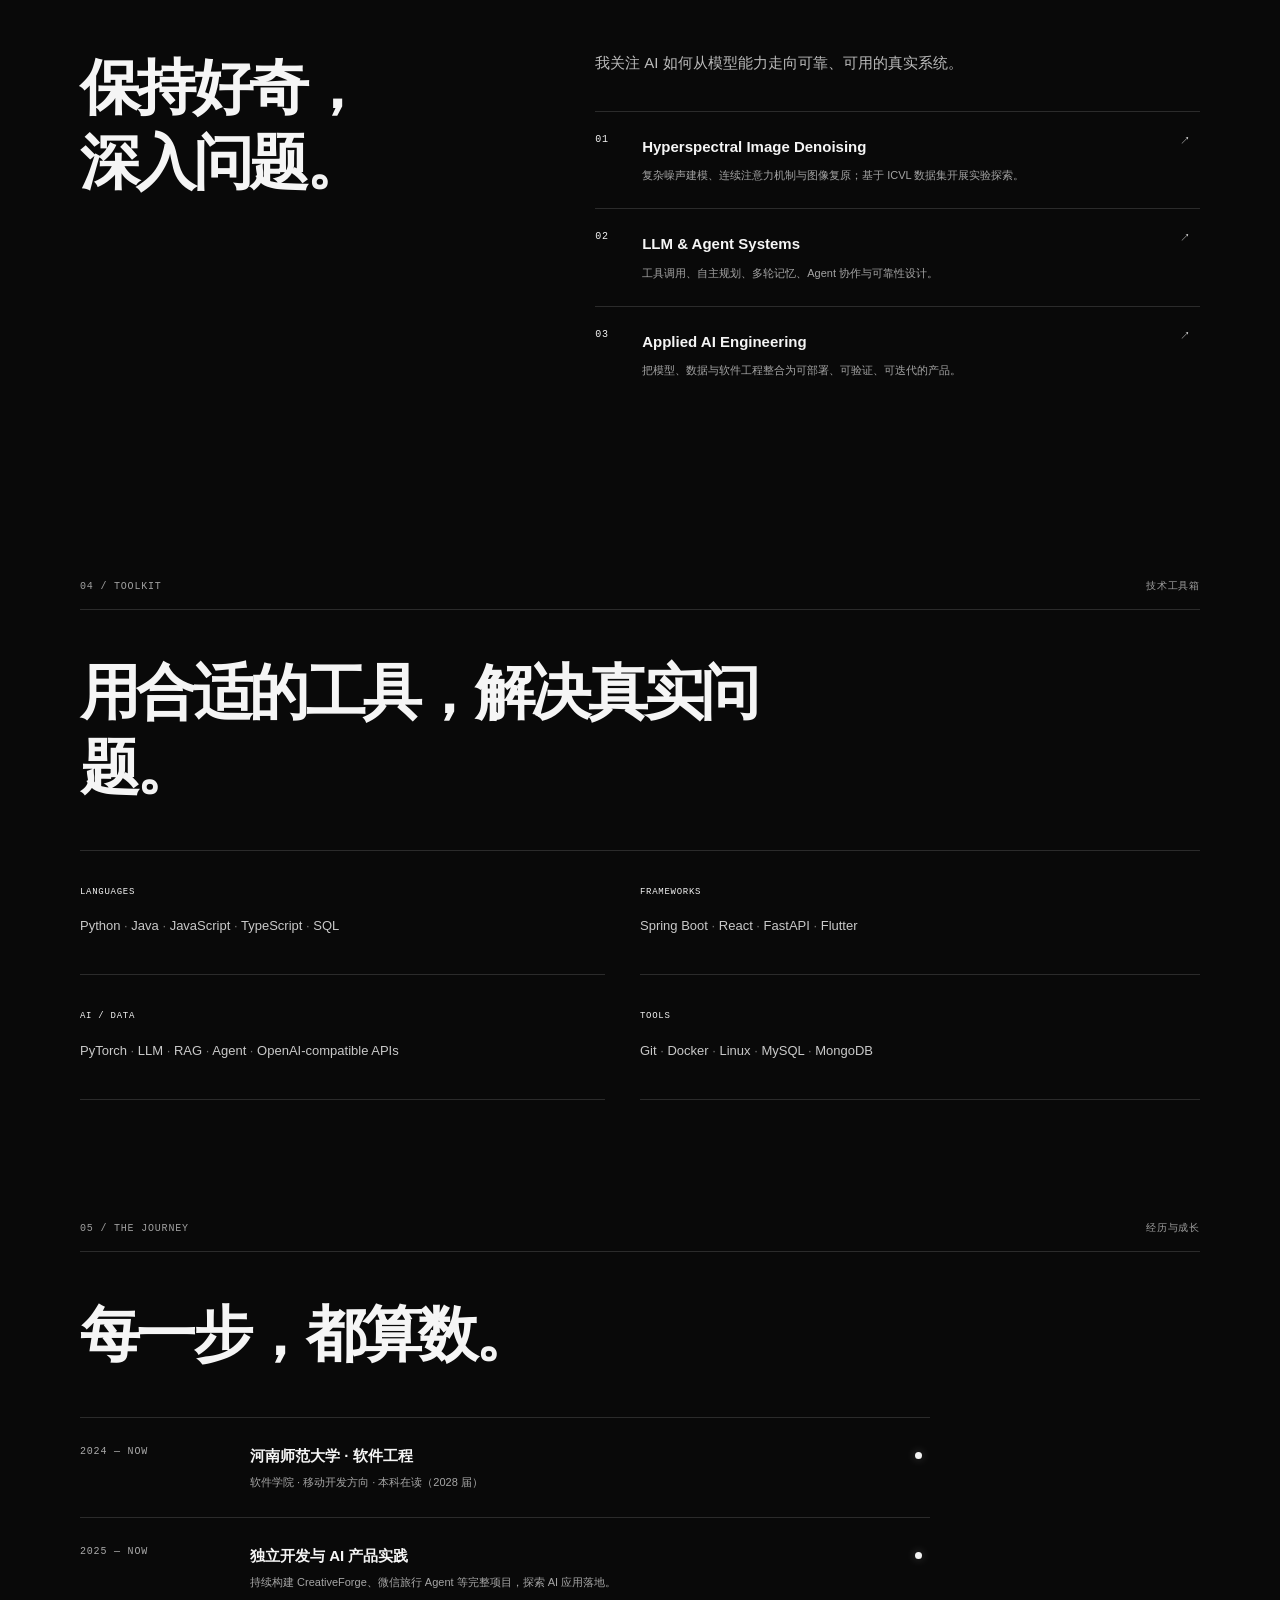
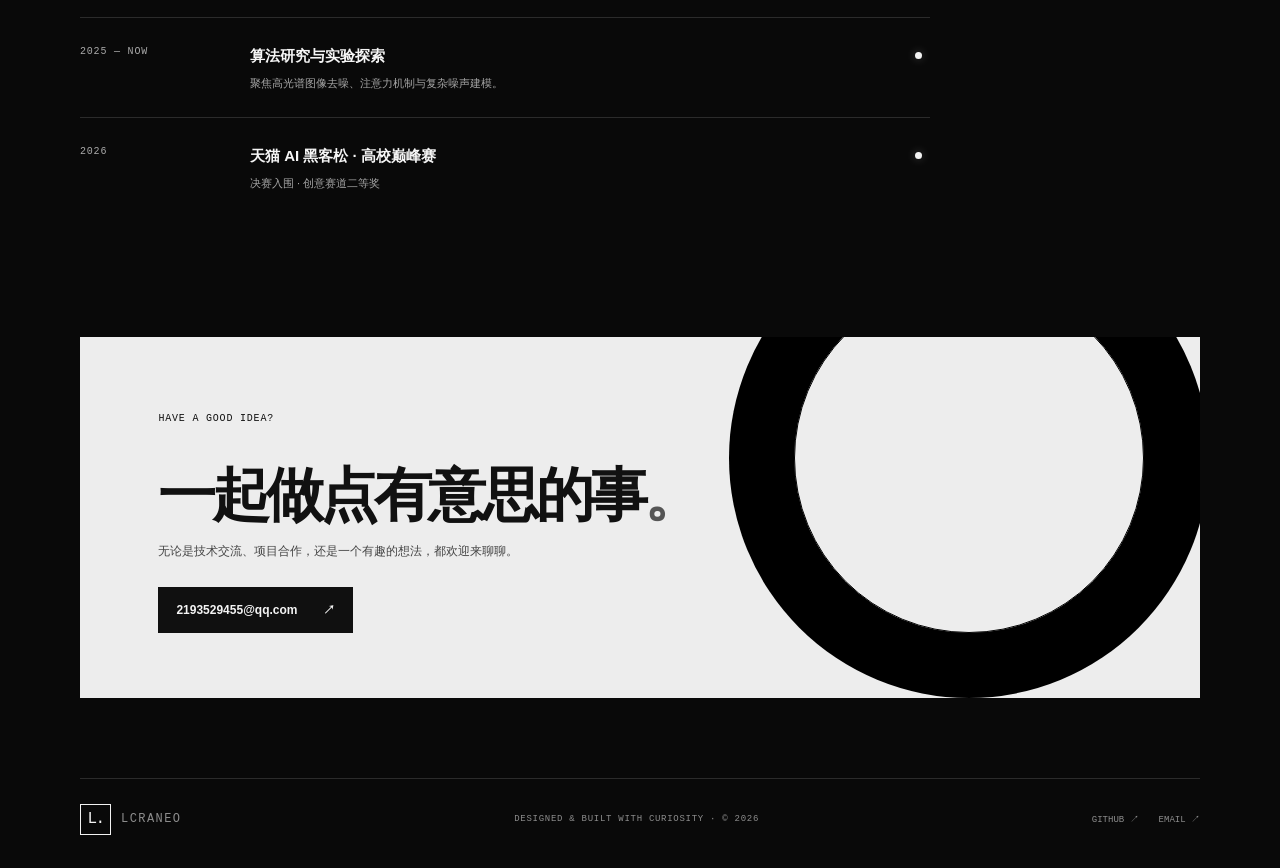
==== commit 7df59063: "Link CreativeForge case study from portfolio" ====
--- a/index.html
+++ b/index.html
@@ -20,7 +20,7 @@
 </section>
 <section class="intro wrap" id="about"><div class="section-kicker mono"><span>01 / ABOUT</span><span data-i18n="aboutKicker">关于我</span></div><div class="intro-grid"><h2 data-i18n="aboutTitle">代码是工具，<br>创造才是目的<span class="lime">。</span></h2><div class="intro-copy"><p data-i18n="aboutText">我就读于河南师范大学软件工程（移动开发方向）。我喜欢从真实问题出发，设计并实现完整的软件产品，也持续探索大语言模型、智能体系统与算法研究的可能性。</p><p data-i18n="aboutText2">从移动应用到 AI Agent，从工程架构到实验验证，我相信好的技术不只应该运行，更应该解决问题、带来体验。</p><div class="facts"><div><strong>01</strong><span>SOFTWARE<br>ENGINEERING</span></div><div><strong>AI</strong><span>AGENT &<br>LLM SYSTEMS</span></div><div><strong>∞</strong><span>ALWAYS<br>BUILDING</span></div></div></div></div></section>
 <section class="work wrap" id="work"><div class="section-kicker mono"><span>02 / SELECTED WORK</span><span data-i18n="workKicker">精选项目</span></div><div class="section-heading"><h2 data-i18n="workTitle">想法，落地成作品<span class="lime">。</span></h2><p data-i18n="workSub">一些我投入时间与热情构建的项目</p></div>
-<article class="project project-feature"><div class="project-visual forge"><div class="visual-top mono"><span>PROJECT / 001</span><span>AI CREATIVE TOOLCHAIN</span></div><div class="forge-title">Creative<span>Forge</span><small>IDEAS INTO PLAYABLE WORLDS</small></div><div class="forge-orb orb1"></div><div class="forge-orb orb2"></div><div class="visual-bottom mono">MULTI-AGENT · GAME ASSET PIPELINE</div></div><div class="project-info"><div class="project-meta mono"><span>01 — AI PRODUCT</span><span>2025 — 2026</span></div><h3>CreativeForge</h3><p data-i18n="forgeDesc">面向游戏开发的 AI 资产生产工作台。通过多智能体协作，将自然语言创意转化为可检查、可试玩、可导出的游戏资源。</p><div class="tags"><span>React</span><span>TypeScript</span><span>FastAPI</span><span>Multi-Agent</span></div><a class="arrow-link" href="https://github.com/Lcraneo/CreativeForge" target="_blank" rel="noreferrer" data-i18n="viewGithub">查看 GitHub <b>↗</b></a></div></article>
+<article class="project project-feature"><a class="project-visual forge" href="creativeforge/" aria-label="CreativeForge project details"><div class="visual-top mono"><span>PROJECT / 001</span><span>AI CREATIVE TOOLCHAIN</span></div><div class="forge-title">Creative<span>Forge</span><small>IDEAS INTO PLAYABLE WORLDS</small></div><div class="forge-orb orb1"></div><div class="forge-orb orb2"></div><div class="visual-bottom mono">MULTI-AGENT · GAME ASSET PIPELINE</div></a><div class="project-info"><div class="project-meta mono"><span>01 — AI PRODUCT</span><span>2025 — 2026</span></div><h3>CreativeForge</h3><p data-i18n="forgeDesc">面向游戏开发的 AI 资产生产工作台。通过多智能体协作，将自然语言创意转化为可检查、可试玩、可导出的游戏资源。</p><div class="tags"><span>React</span><span>TypeScript</span><span>FastAPI</span><span>Multi-Agent</span></div><div style="display:flex;flex-wrap:wrap;gap:20px;margin-top:auto"><a class="arrow-link" href="creativeforge/" data-i18n="viewProject">查看项目详情 <b>↗</b></a><a class="arrow-link" href="https://github.com/Lcraneo/CreativeForge" target="_blank" rel="noreferrer" data-i18n="viewGithub">查看 GitHub <b>↗</b></a></div></div></article>
 <div class="project-grid"><article class="project-card"><div class="card-visual travel"><span class="card-no mono">PROJECT / 002</span><div class="map-lines"></div><div class="pin">✦</div><span class="visual-word">GO<br>BEYOND.</span></div><div class="project-meta mono"><span>AI AGENT</span><span>JAVA · LLM</span></div><h3>WeChat Travel Agent</h3><p data-i18n="travelDesc">基于微信的自主规划旅行 Agent，整合 Function Calling、地图、天气与多轮记忆，一句话生成完整出行手册。</p><div class="tags"><span>Spring Boot</span><span>Qwen</span><span>MongoDB</span></div><a class="arrow-link" href="https://github.com/Lcraneo/LLM-Agent-Routime" target="_blank" rel="noreferrer" data-i18n="viewGithub">查看 GitHub <b>↗</b></a></article>
 <article class="project-card"><div class="card-visual patch"><span class="card-no mono">PROJECT / 003</span><div class="patch-grid"></div><div class="patch-name">PATCH<br><em>PROOF</em></div><span class="patch-stamp mono">OFFLINE · OPEN SOURCE</span></div><div class="project-meta mono"><span>DEVELOPER TOOL</span><span>PYTHON</span></div><h3>PatchProof OSS</h3><p data-i18n="patchDesc">面向代码变更验证的离线优先工具构想，关注可复现、可审计的工程质量工作流。</p><div class="tags"><span>Python</span><span>Offline-first</span><span>Apache-2.0</span></div><span class="status" data-i18n="inProgress">规划与设计中</span></article>
 <article class="project-card"><div class="card-visual novel"><span class="card-no mono">PROJECT / 004</span><div class="novel-stack"><i></i><i></i><i></i><b>STORY<br>ENGINE</b></div><span class="novel-caption mono">FROM WORDS TO SCENES</span></div><div class="project-meta mono"><span>AI APPLICATION</span><span>FULL STACK</span></div><h3>NovelToScript AI</h3><p data-i18n="novelDesc">探索从小说文本到剧本创作的 AI 辅助流程，让故事结构化并进入下一步创作。</p><div class="tags"><span>AI</span><span>Automation</span><span>Web</span></div><a class="arrow-link" href="https://github.com/Lcraneo/NovelToScript_AI" target="_blank" rel="noreferrer" data-i18n="viewGithub">查看 GitHub <b>↗</b></a></article>
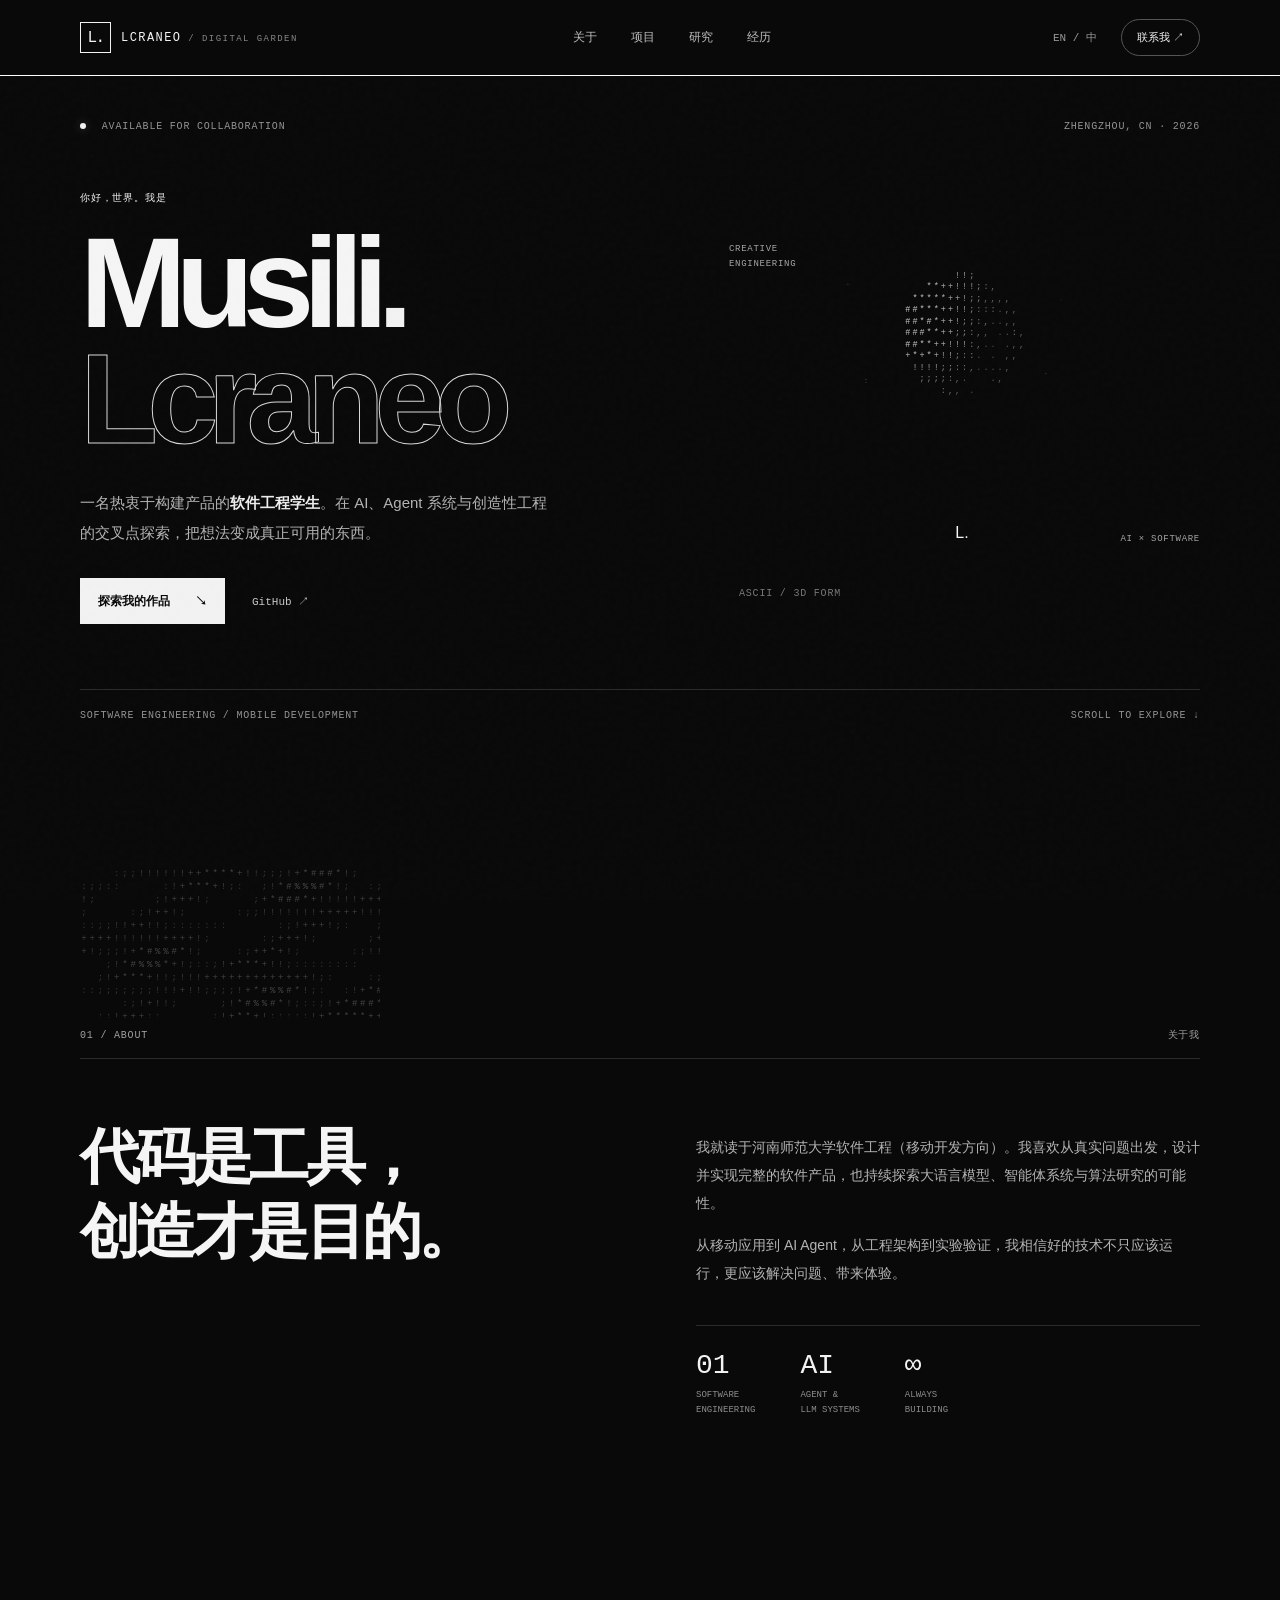
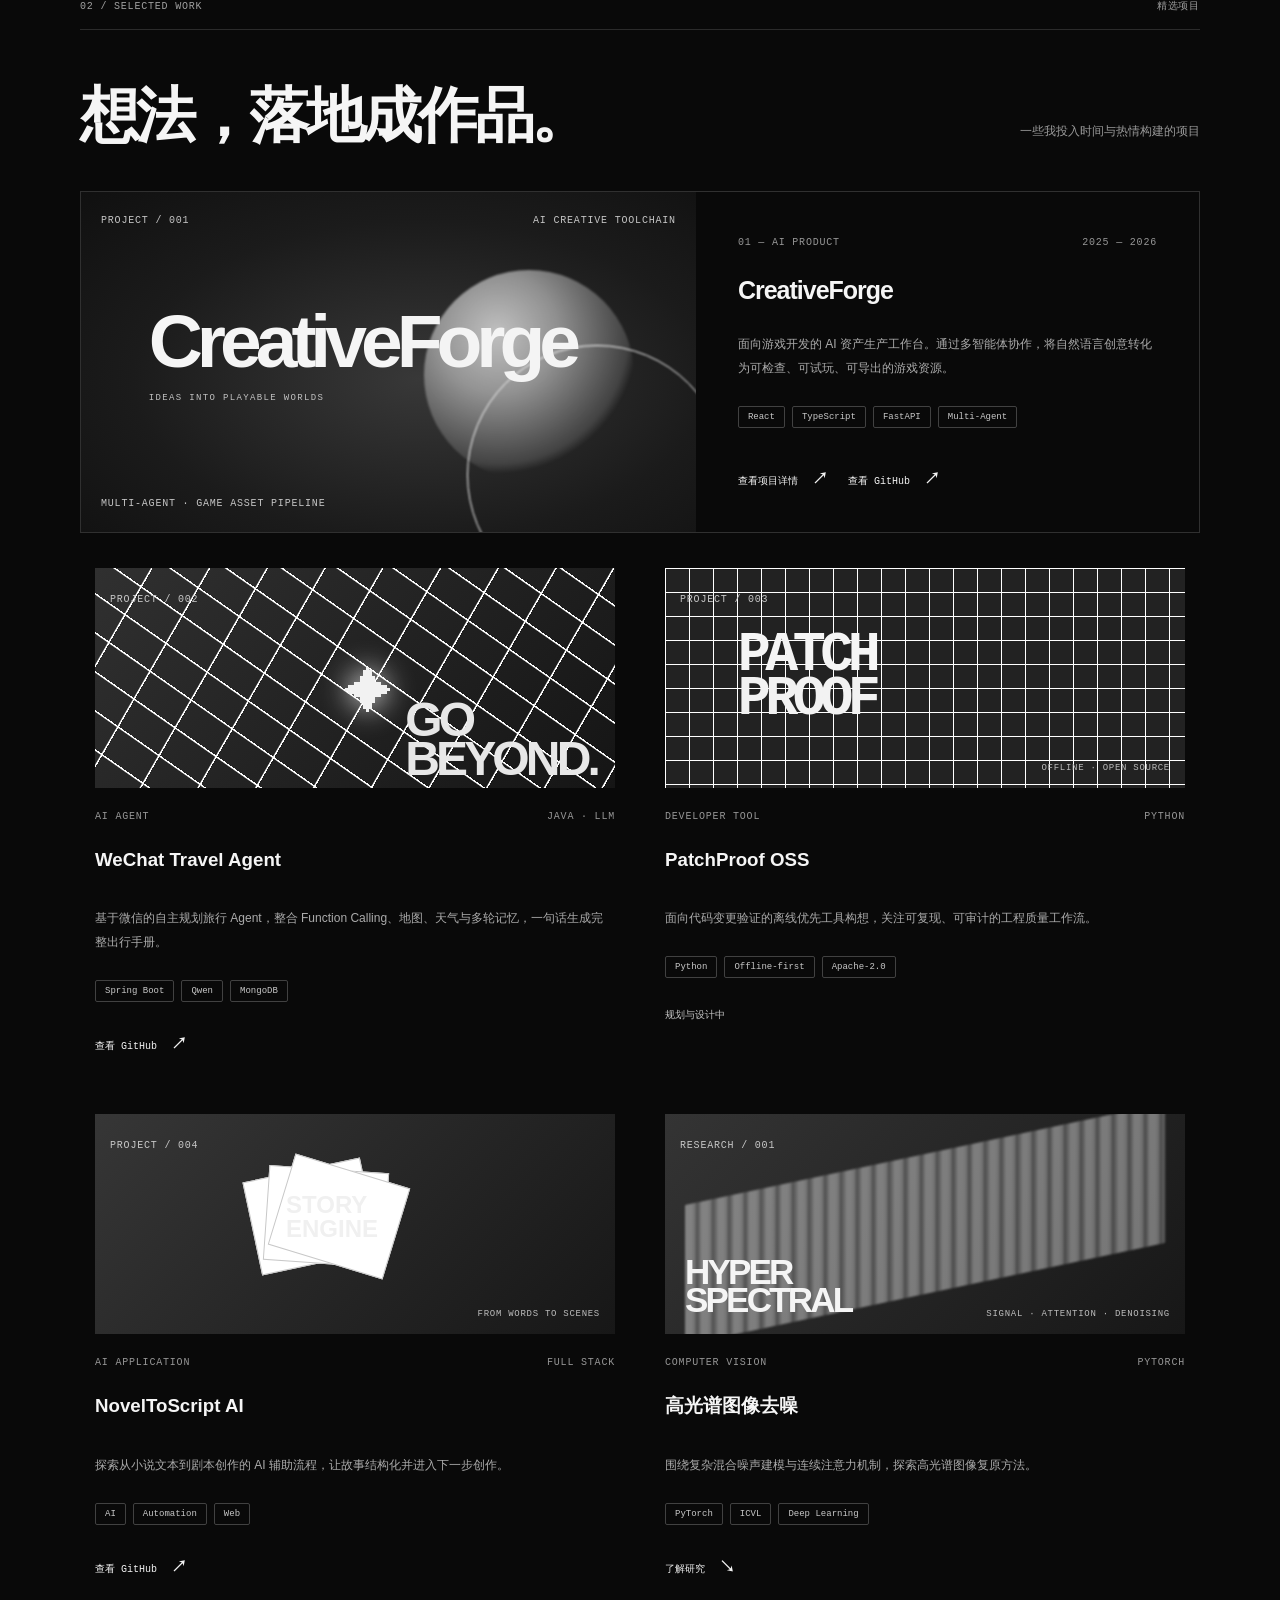
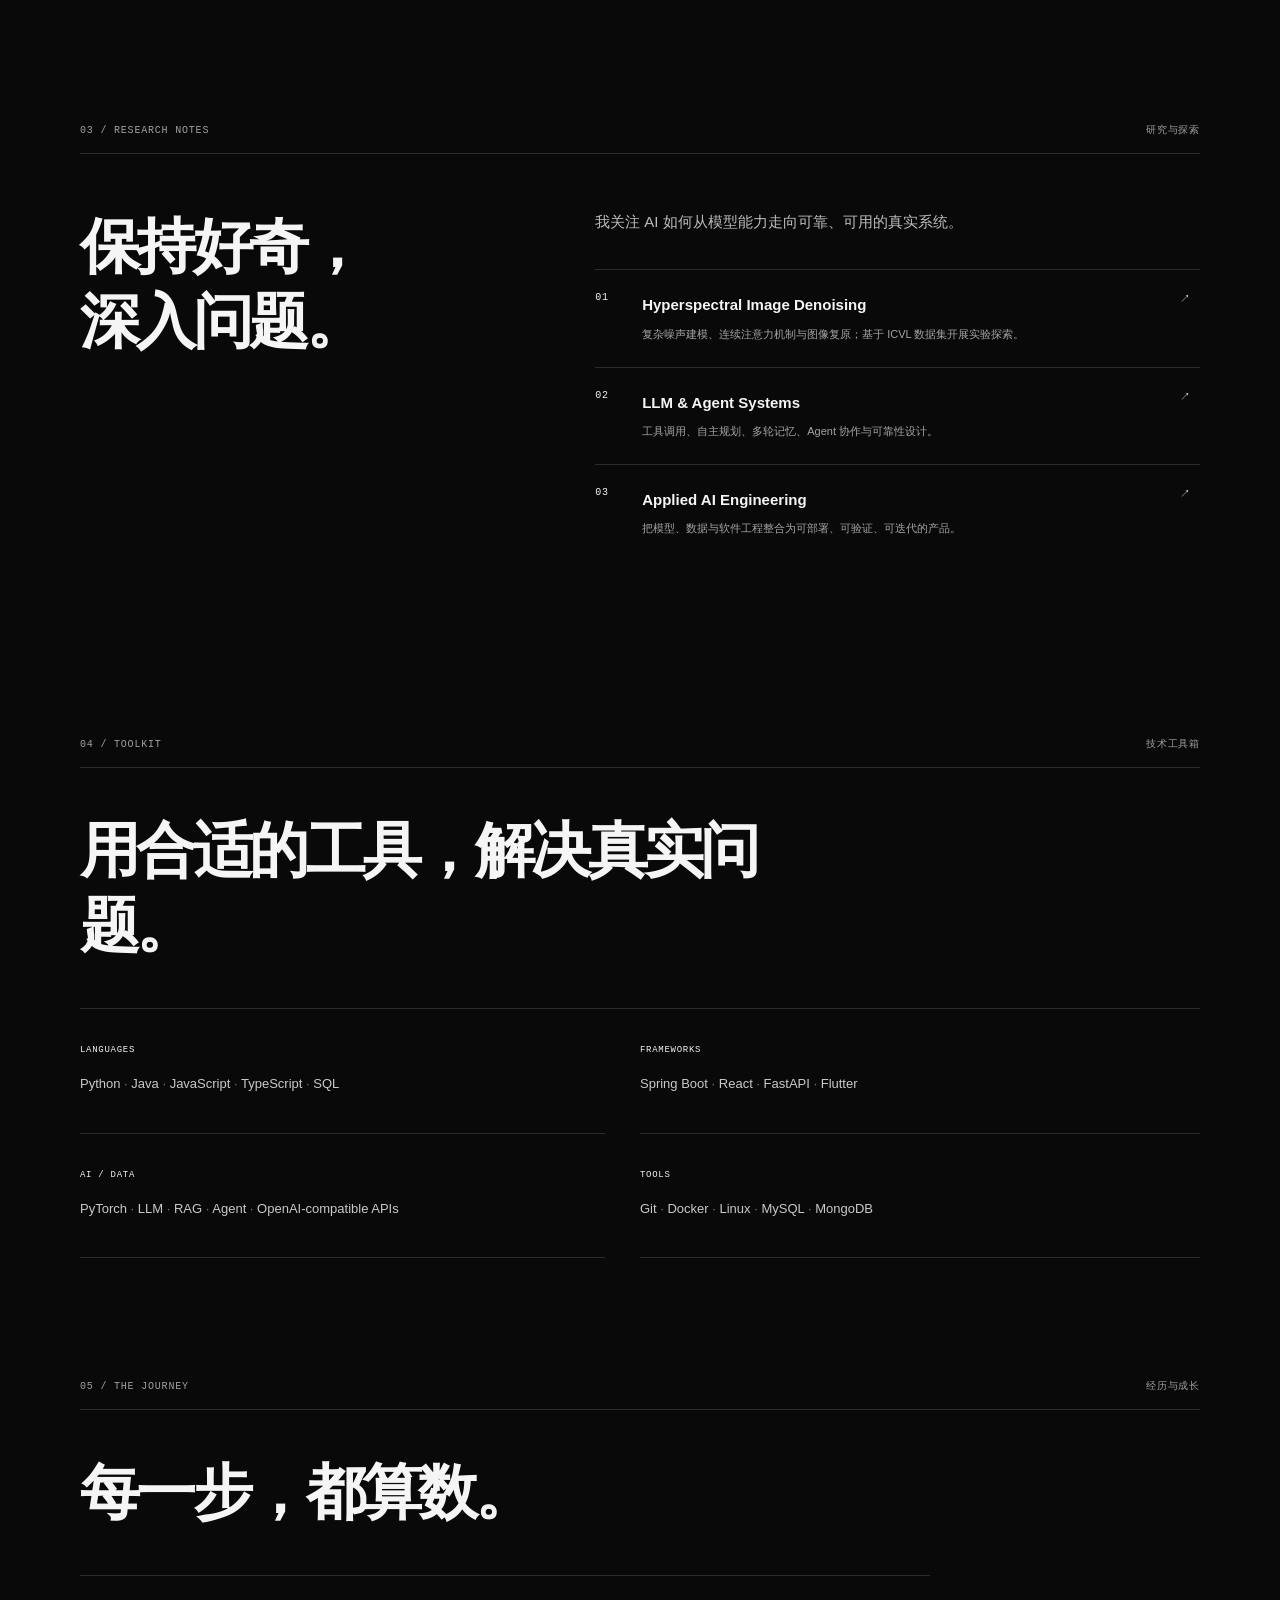
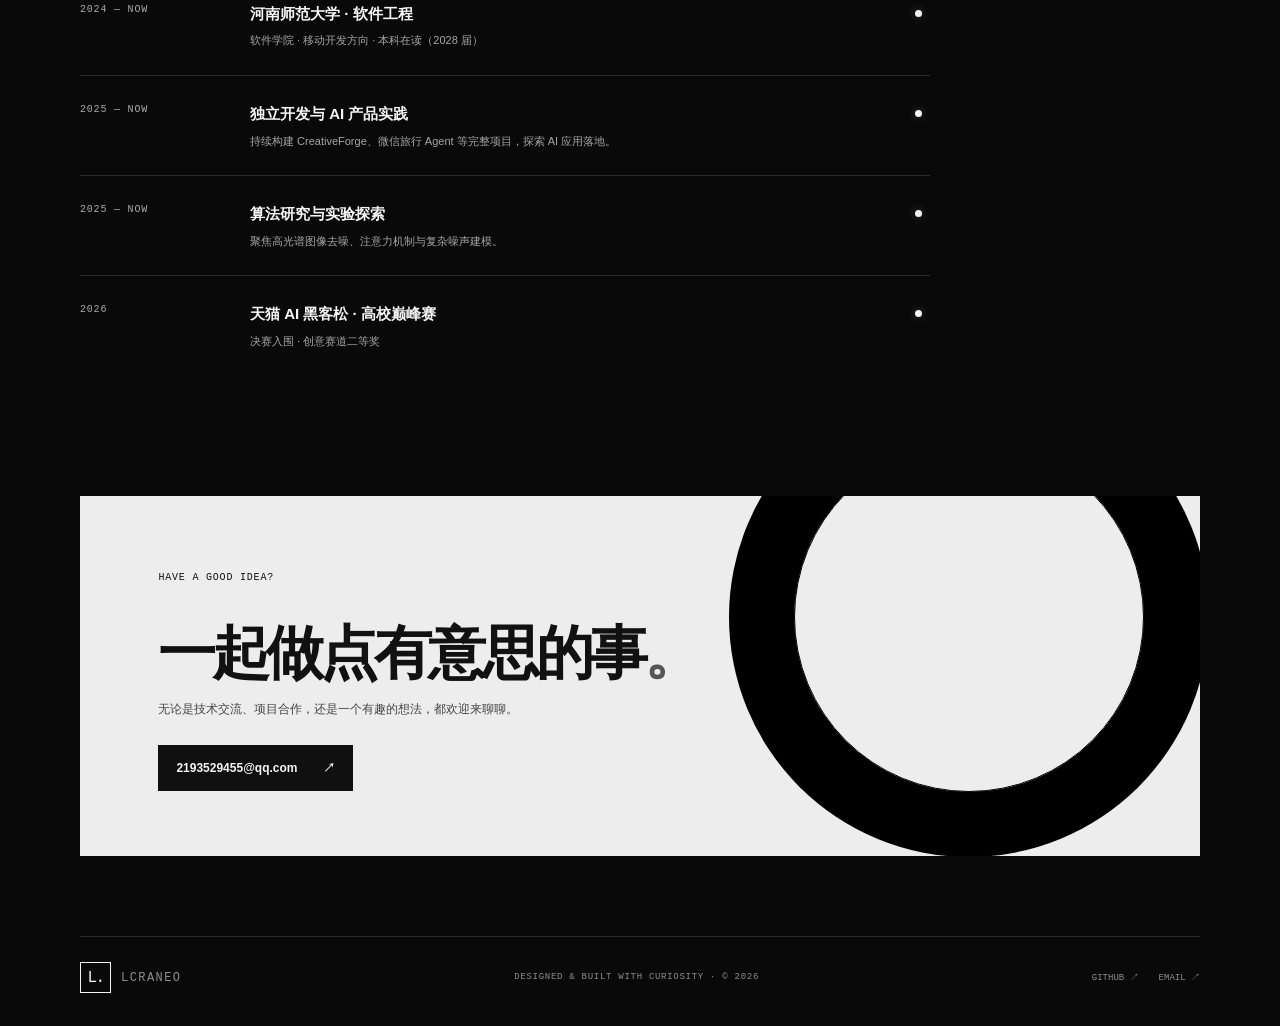
==== commit 73373c7b: "Add ASCII motion canvas to portfolio hero and about section" ====
--- a/index.html
+++ b/index.html
@@ -7,7 +7,7 @@
 <link rel="icon" href="assets/favicon.svg?v=mono2" type="image/svg+xml">
 <link rel="preconnect" href="https://fonts.googleapis.com"><link rel="preconnect" href="https://fonts.gstatic.com" crossorigin>
 <link href="https://fonts.googleapis.com/css2?family=DM+Mono:wght@400;500&family=DM+Sans:wght@400;500;600;700&family=Noto+Sans+SC:wght@400;500;600;700;900&display=swap" rel="stylesheet">
-<link rel="stylesheet" href="style.css?v=mono2">
+<link rel="stylesheet" href="style.css?v=ascii1">
 </head>
 <body>
 <div class="noise"></div>
@@ -15,10 +15,10 @@
 <main>
 <section class="hero wrap">
 <div class="hero-top mono"><span><i class="dot"></i> AVAILABLE FOR COLLABORATION</span><span>ZHENGZHOU, CN · 2026</span></div>
-<div class="hero-grid"><div><p class="eyebrow" data-i18n="heroEyebrow">你好，世界。我是</p><h1>Musili<span class="period">.</span><br><span class="outline">Lcraneo</span></h1><p class="hero-desc" data-i18n="heroDesc">一名热衷于构建产品的<strong>软件工程学生</strong>。在 AI、Agent 系统与创造性工程的交叉点探索，把想法变成真正可用的东西。</p><div class="hero-actions"><a class="btn primary" href="#work" data-i18n="explore">探索我的作品 <span>↘</span></a><a class="text-link" href="https://github.com/Lcraneo" target="_blank" rel="noreferrer">GitHub ↗</a></div></div><div class="hero-art"><div class="orbit orbit-one"></div><div class="orbit orbit-two"></div><div class="core"><span> L </span></div><span class="art-label label-a mono">CREATIVE<br>ENGINEERING</span><span class="art-label label-b mono">AI × SOFTWARE</span><span class="art-cross">✳</span><span class="art-index mono">01 — 04</span></div></div>
+<div class="hero-grid"><div><p class="eyebrow" data-i18n="heroEyebrow">你好，世界。我是</p><h1>Musili<span class="period">.</span><br><span class="outline">Lcraneo</span></h1><p class="hero-desc" data-i18n="heroDesc">一名热衷于构建产品的<strong>软件工程学生</strong>。在 AI、Agent 系统与创造性工程的交叉点探索，把想法变成真正可用的东西。</p><div class="hero-actions"><a class="btn primary" href="#work" data-i18n="explore">探索我的作品 <span>↘</span></a><a class="text-link" href="https://github.com/Lcraneo" target="_blank" rel="noreferrer">GitHub ↗</a></div></div><div class="hero-art"><canvas id="ascii-hero" class="ascii-canvas" aria-hidden="true"></canvas><span class="ascii-center-mark">L.</span><span class="art-label label-a mono">CREATIVE<br>ENGINEERING</span><span class="art-label label-b mono">AI × SOFTWARE</span><span class="art-index mono">ASCII / 3D FORM</span></div></div>
 <div class="hero-bottom mono"><span>SOFTWARE ENGINEERING / MOBILE DEVELOPMENT</span><span>SCROLL TO EXPLORE ↓</span></div>
 </section>
-<section class="intro wrap" id="about"><div class="section-kicker mono"><span>01 / ABOUT</span><span data-i18n="aboutKicker">关于我</span></div><div class="intro-grid"><h2 data-i18n="aboutTitle">代码是工具，<br>创造才是目的<span class="lime">。</span></h2><div class="intro-copy"><p data-i18n="aboutText">我就读于河南师范大学软件工程（移动开发方向）。我喜欢从真实问题出发，设计并实现完整的软件产品，也持续探索大语言模型、智能体系统与算法研究的可能性。</p><p data-i18n="aboutText2">从移动应用到 AI Agent，从工程架构到实验验证，我相信好的技术不只应该运行，更应该解决问题、带来体验。</p><div class="facts"><div><strong>01</strong><span>SOFTWARE<br>ENGINEERING</span></div><div><strong>AI</strong><span>AGENT &<br>LLM SYSTEMS</span></div><div><strong>∞</strong><span>ALWAYS<br>BUILDING</span></div></div></div></div></section>
+<section class="intro wrap" id="about"><canvas id="ascii-wave" class="ascii-wave" aria-hidden="true"></canvas><div class="section-kicker mono"><span>01 / ABOUT</span><span data-i18n="aboutKicker">关于我</span></div><div class="intro-grid"><h2 data-i18n="aboutTitle">代码是工具，<br>创造才是目的<span class="lime">。</span></h2><div class="intro-copy"><p data-i18n="aboutText">我就读于河南师范大学软件工程（移动开发方向）。我喜欢从真实问题出发，设计并实现完整的软件产品，也持续探索大语言模型、智能体系统与算法研究的可能性。</p><p data-i18n="aboutText2">从移动应用到 AI Agent，从工程架构到实验验证，我相信好的技术不只应该运行，更应该解决问题、带来体验。</p><div class="facts"><div><strong>01</strong><span>SOFTWARE<br>ENGINEERING</span></div><div><strong>AI</strong><span>AGENT &<br>LLM SYSTEMS</span></div><div><strong>∞</strong><span>ALWAYS<br>BUILDING</span></div></div></div></div></section>
 <section class="work wrap" id="work"><div class="section-kicker mono"><span>02 / SELECTED WORK</span><span data-i18n="workKicker">精选项目</span></div><div class="section-heading"><h2 data-i18n="workTitle">想法，落地成作品<span class="lime">。</span></h2><p data-i18n="workSub">一些我投入时间与热情构建的项目</p></div>
 <article class="project project-feature"><a class="project-visual forge" href="creativeforge/" aria-label="CreativeForge project details"><div class="visual-top mono"><span>PROJECT / 001</span><span>AI CREATIVE TOOLCHAIN</span></div><div class="forge-title">Creative<span>Forge</span><small>IDEAS INTO PLAYABLE WORLDS</small></div><div class="forge-orb orb1"></div><div class="forge-orb orb2"></div><div class="visual-bottom mono">MULTI-AGENT · GAME ASSET PIPELINE</div></a><div class="project-info"><div class="project-meta mono"><span>01 — AI PRODUCT</span><span>2025 — 2026</span></div><h3>CreativeForge</h3><p data-i18n="forgeDesc">面向游戏开发的 AI 资产生产工作台。通过多智能体协作，将自然语言创意转化为可检查、可试玩、可导出的游戏资源。</p><div class="tags"><span>React</span><span>TypeScript</span><span>FastAPI</span><span>Multi-Agent</span></div><div style="display:flex;flex-wrap:wrap;gap:20px;margin-top:auto"><a class="arrow-link" href="creativeforge/" data-i18n="viewProject">查看项目详情 <b>↗</b></a><a class="arrow-link" href="https://github.com/Lcraneo/CreativeForge" target="_blank" rel="noreferrer" data-i18n="viewGithub">查看 GitHub <b>↗</b></a></div></div></article>
 <div class="project-grid"><article class="project-card"><div class="card-visual travel"><span class="card-no mono">PROJECT / 002</span><div class="map-lines"></div><div class="pin">✦</div><span class="visual-word">GO<br>BEYOND.</span></div><div class="project-meta mono"><span>AI AGENT</span><span>JAVA · LLM</span></div><h3>WeChat Travel Agent</h3><p data-i18n="travelDesc">基于微信的自主规划旅行 Agent，整合 Function Calling、地图、天气与多轮记忆，一句话生成完整出行手册。</p><div class="tags"><span>Spring Boot</span><span>Qwen</span><span>MongoDB</span></div><a class="arrow-link" href="https://github.com/Lcraneo/LLM-Agent-Routime" target="_blank" rel="noreferrer" data-i18n="viewGithub">查看 GitHub <b>↗</b></a></article>
@@ -31,5 +31,5 @@
 <section class="contact wrap"><div class="contact-panel"><span class="mono">HAVE A GOOD IDEA?</span><h2 data-i18n="contactTitle">一起做点有意思的事<span class="lime">。</span></h2><p data-i18n="contactDesc">无论是技术交流、项目合作，还是一个有趣的想法，都欢迎来聊聊。</p><a class="btn primary" href="mailto:2193529455@qq.com">2193529455@qq.com <span>↗</span></a><div class="contact-orbit"></div></div></section>
 </main>
 <footer class="footer wrap"><a class="brand" href="#"><span class="brand-mark">L.</span><span>LCRANEO</span></a><span class="mono">DESIGNED & BUILT WITH CURIOSITY · © 2026</span><div><a href="https://github.com/Lcraneo" target="_blank" rel="noreferrer">GITHUB ↗</a><a href="mailto:2193529455@qq.com">EMAIL ↗</a></div></footer>
-<script src="script.js"></script>
+<script src="script.js?v=ascii1"></script><script src="ascii.js?v=ascii1" defer></script>
 </body></html>
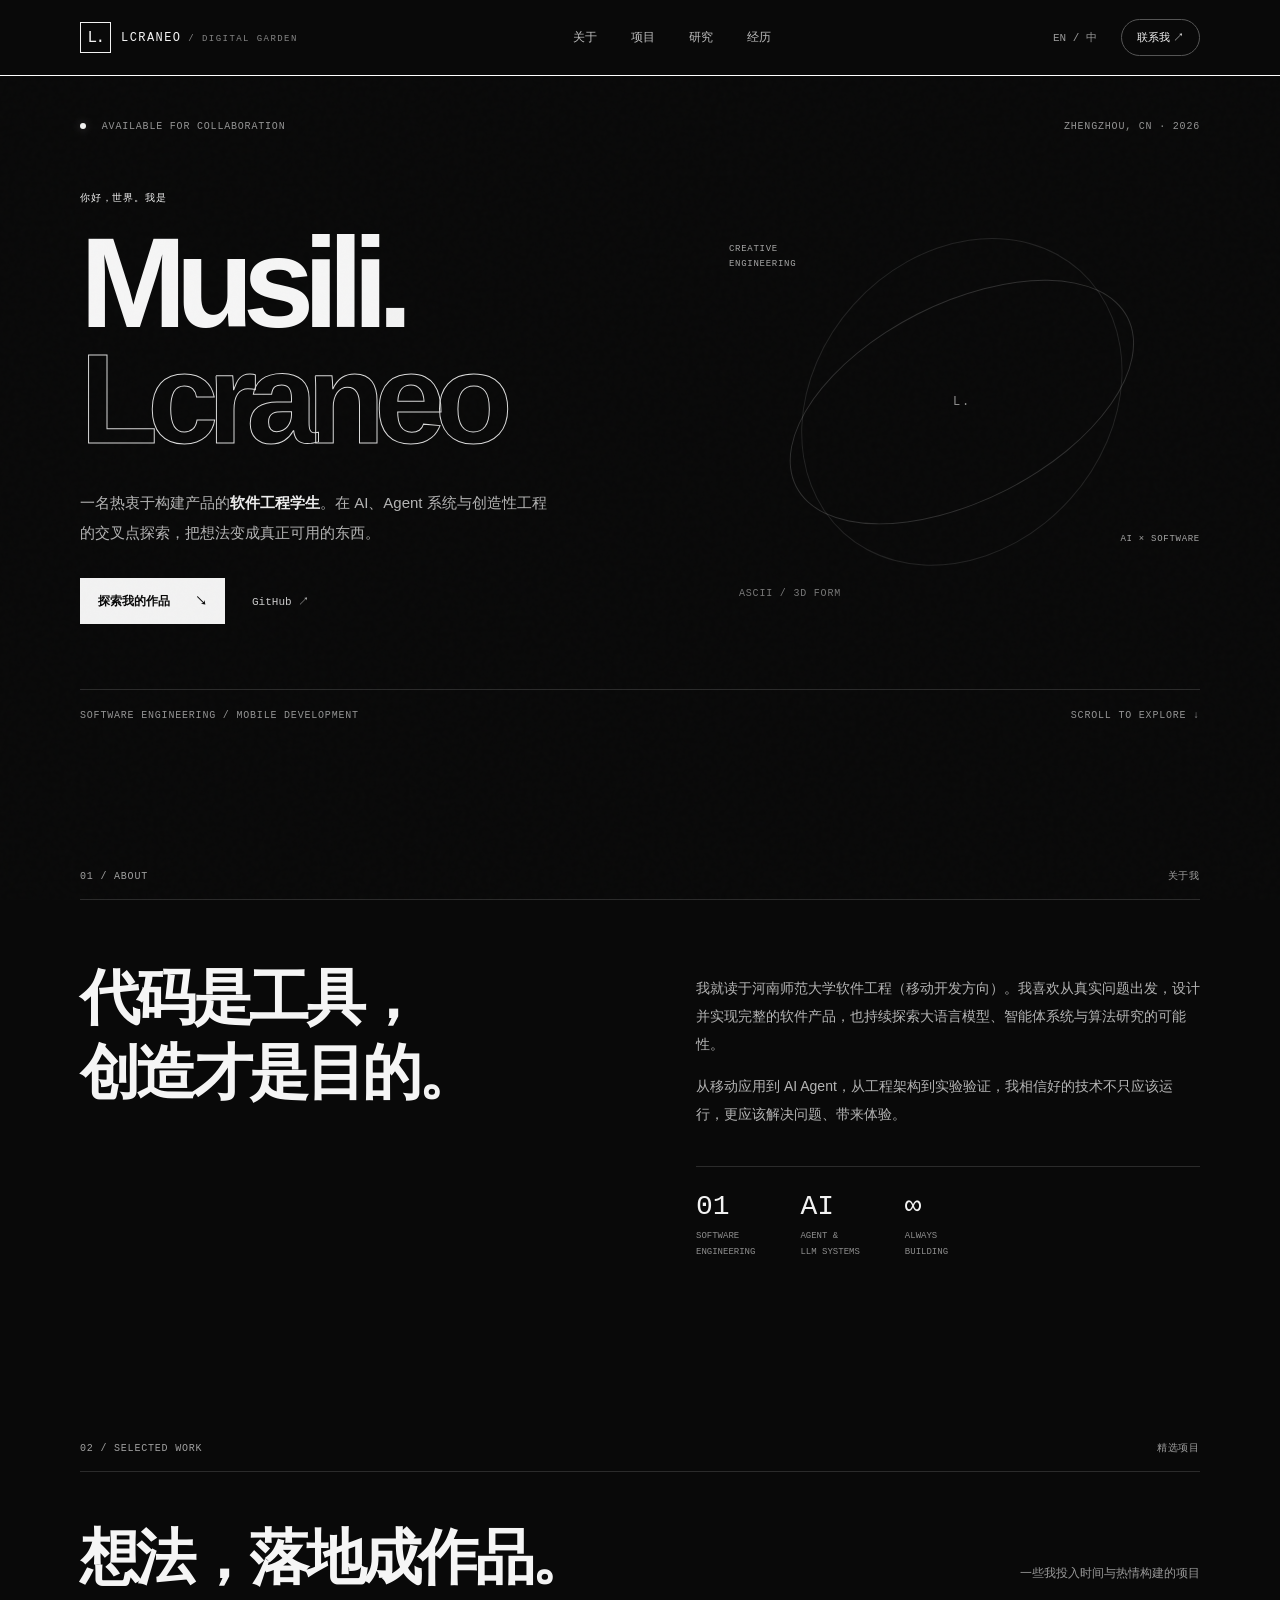
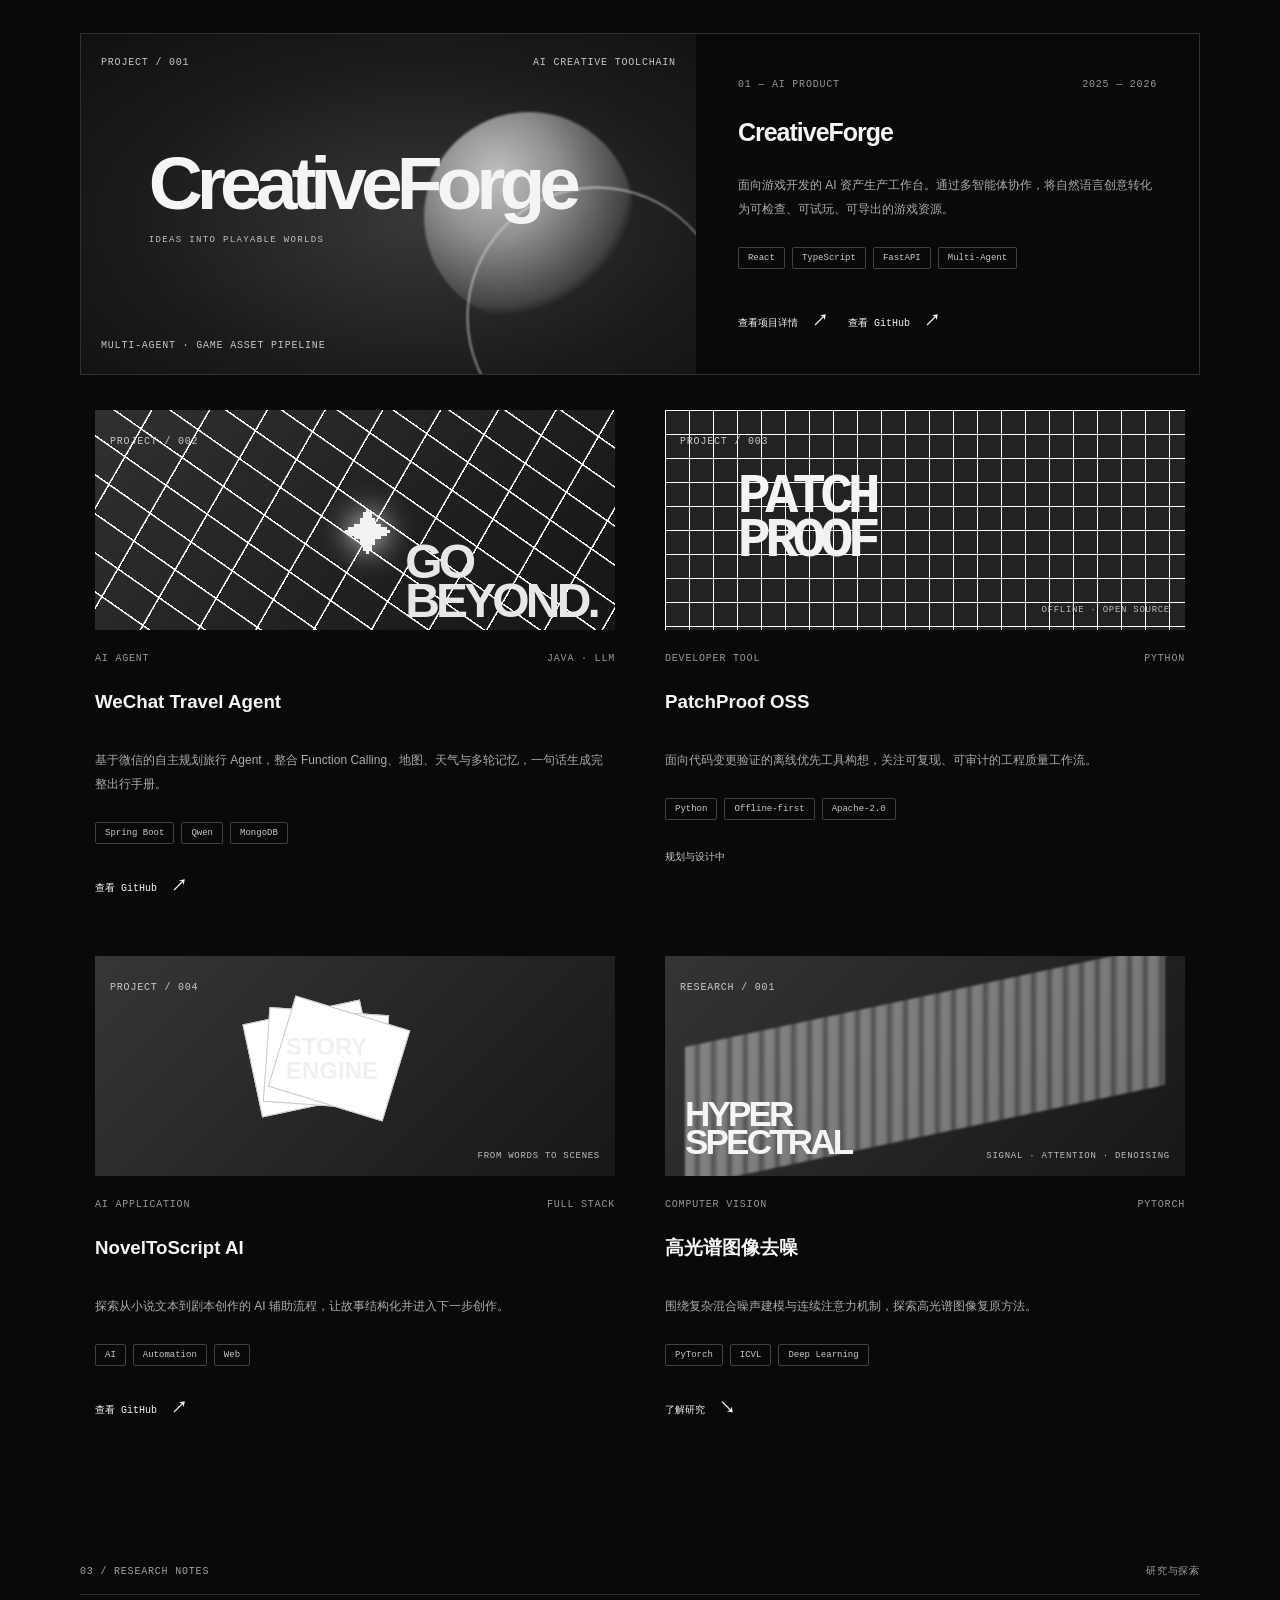
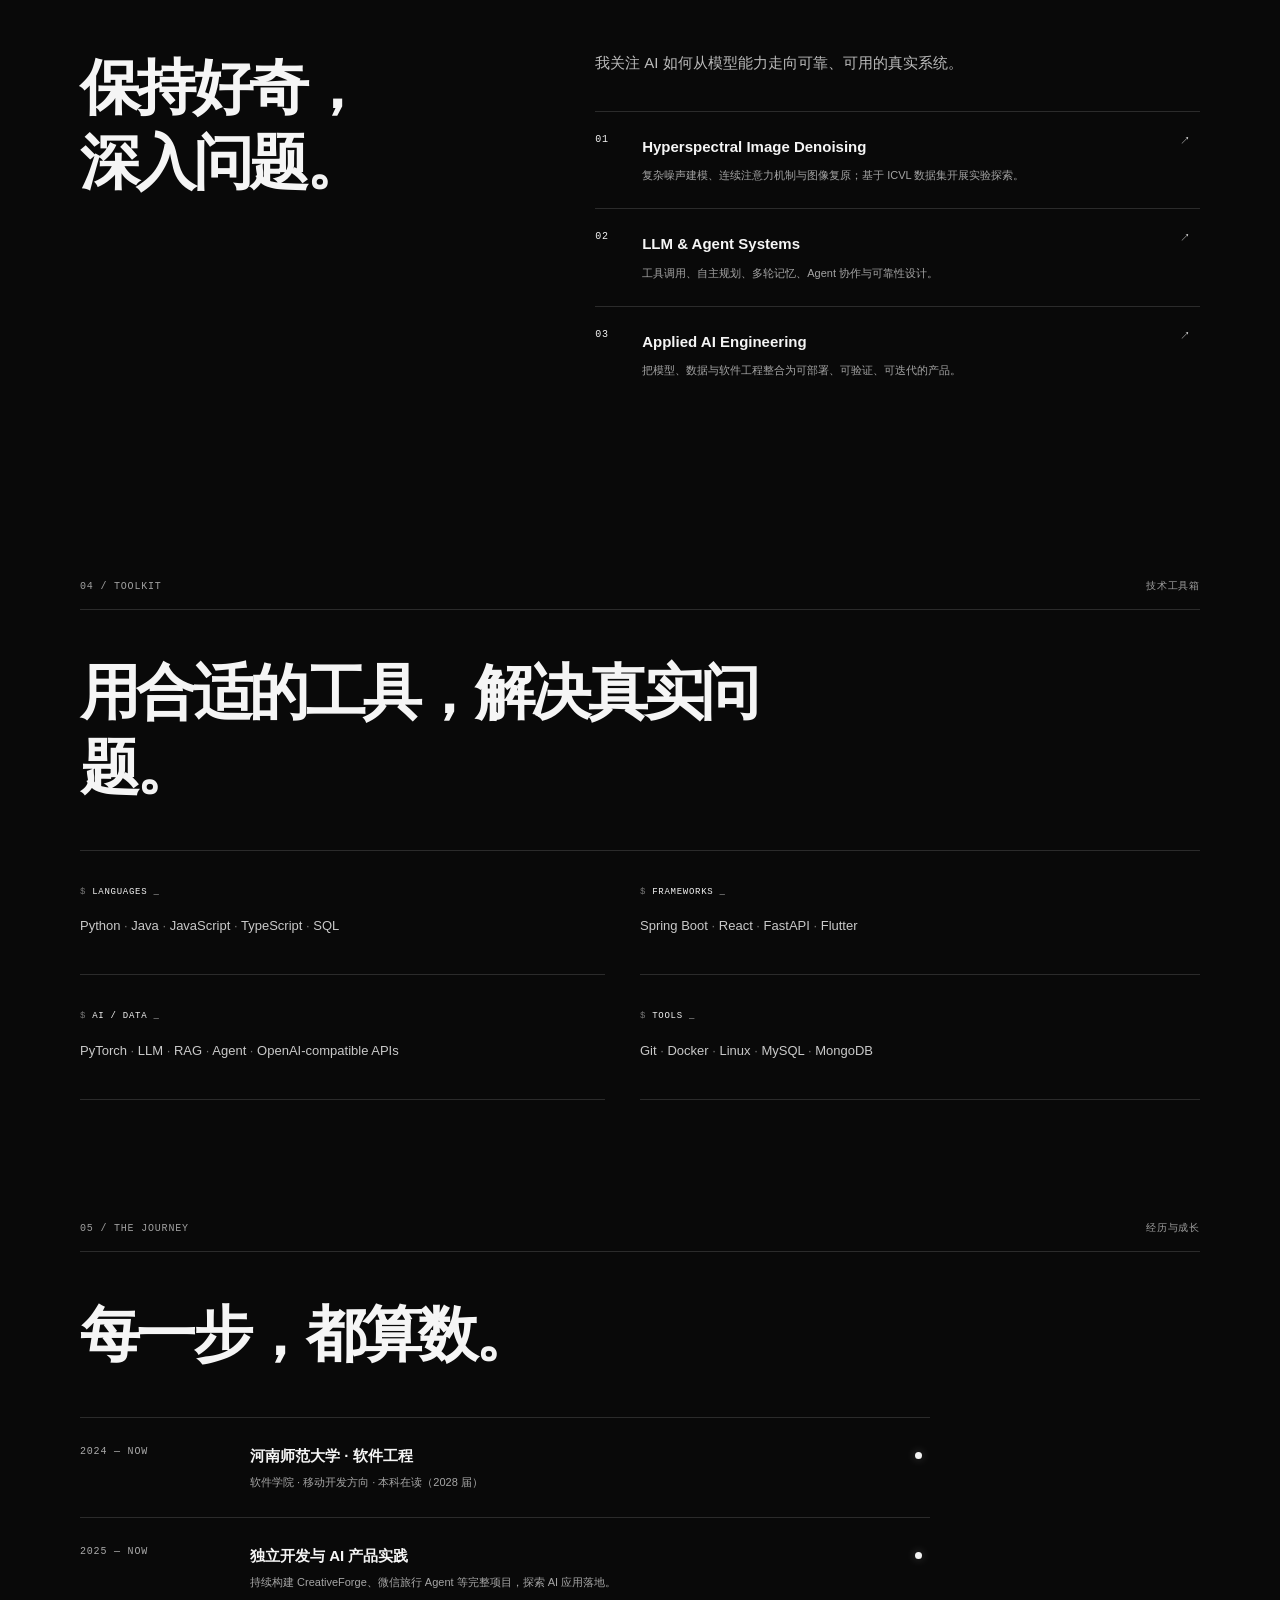
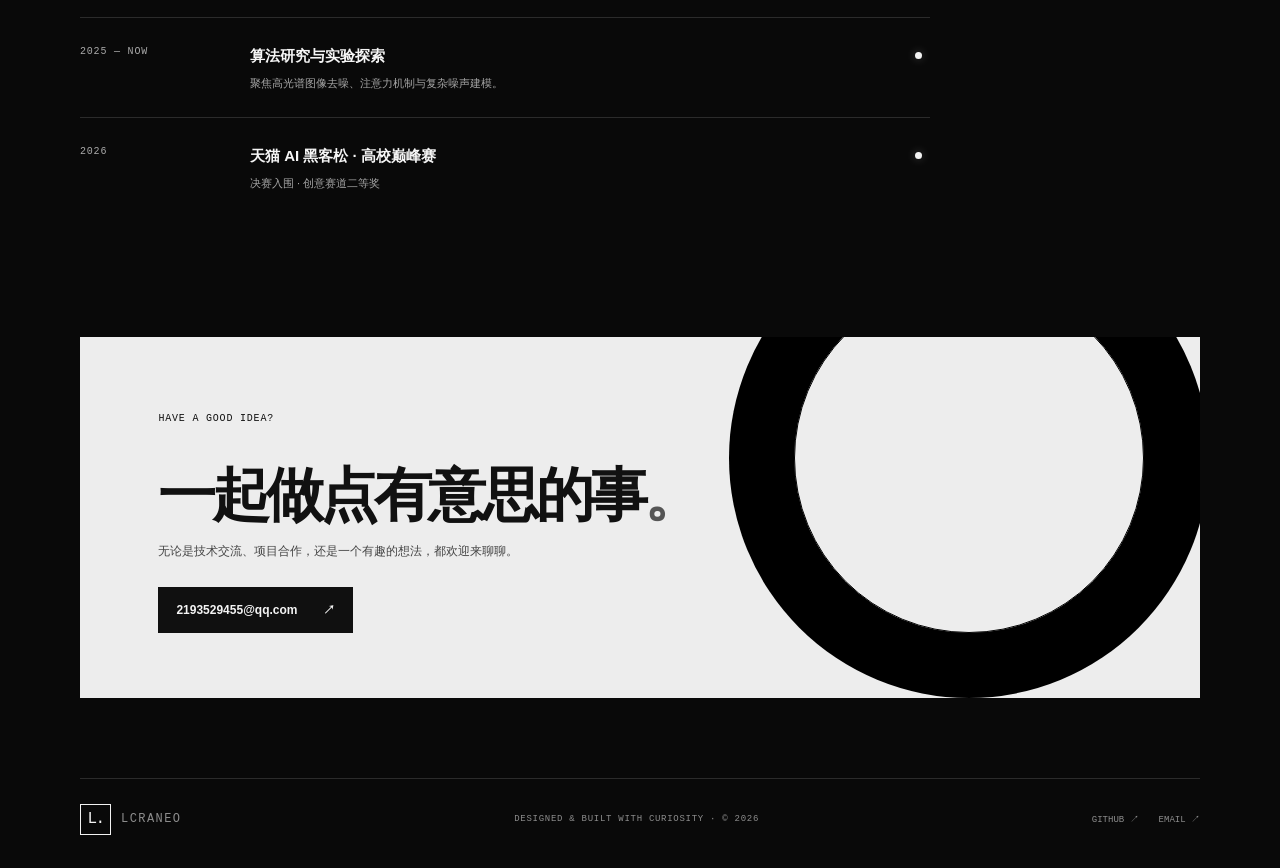
==== commit c3c47402: "Redesign homepage hero as cosmic ASCII galaxy" ====
--- a/index.html
+++ b/index.html
@@ -7,7 +7,7 @@
 <link rel="icon" href="assets/favicon.svg?v=mono2" type="image/svg+xml">
 <link rel="preconnect" href="https://fonts.googleapis.com"><link rel="preconnect" href="https://fonts.gstatic.com" crossorigin>
 <link href="https://fonts.googleapis.com/css2?family=DM+Mono:wght@400;500&family=DM+Sans:wght@400;500;600;700&family=Noto+Sans+SC:wght@400;500;600;700;900&display=swap" rel="stylesheet">
-<link rel="stylesheet" href="style.css?v=ascii1">
+<link rel="stylesheet" href="style.css?v=cosmos2">
 </head>
 <body>
 <div class="noise"></div>
@@ -18,7 +18,7 @@
 <div class="hero-grid"><div><p class="eyebrow" data-i18n="heroEyebrow">你好，世界。我是</p><h1>Musili<span class="period">.</span><br><span class="outline">Lcraneo</span></h1><p class="hero-desc" data-i18n="heroDesc">一名热衷于构建产品的<strong>软件工程学生</strong>。在 AI、Agent 系统与创造性工程的交叉点探索，把想法变成真正可用的东西。</p><div class="hero-actions"><a class="btn primary" href="#work" data-i18n="explore">探索我的作品 <span>↘</span></a><a class="text-link" href="https://github.com/Lcraneo" target="_blank" rel="noreferrer">GitHub ↗</a></div></div><div class="hero-art"><canvas id="ascii-hero" class="ascii-canvas" aria-hidden="true"></canvas><span class="ascii-center-mark">L.</span><span class="art-label label-a mono">CREATIVE<br>ENGINEERING</span><span class="art-label label-b mono">AI × SOFTWARE</span><span class="art-index mono">ASCII / 3D FORM</span></div></div>
 <div class="hero-bottom mono"><span>SOFTWARE ENGINEERING / MOBILE DEVELOPMENT</span><span>SCROLL TO EXPLORE ↓</span></div>
 </section>
-<section class="intro wrap" id="about"><canvas id="ascii-wave" class="ascii-wave" aria-hidden="true"></canvas><div class="section-kicker mono"><span>01 / ABOUT</span><span data-i18n="aboutKicker">关于我</span></div><div class="intro-grid"><h2 data-i18n="aboutTitle">代码是工具，<br>创造才是目的<span class="lime">。</span></h2><div class="intro-copy"><p data-i18n="aboutText">我就读于河南师范大学软件工程（移动开发方向）。我喜欢从真实问题出发，设计并实现完整的软件产品，也持续探索大语言模型、智能体系统与算法研究的可能性。</p><p data-i18n="aboutText2">从移动应用到 AI Agent，从工程架构到实验验证，我相信好的技术不只应该运行，更应该解决问题、带来体验。</p><div class="facts"><div><strong>01</strong><span>SOFTWARE<br>ENGINEERING</span></div><div><strong>AI</strong><span>AGENT &<br>LLM SYSTEMS</span></div><div><strong>∞</strong><span>ALWAYS<br>BUILDING</span></div></div></div></div></section>
+<section class="intro wrap" id="about"><div class="section-kicker mono"><span>01 / ABOUT</span><span data-i18n="aboutKicker">关于我</span></div><div class="intro-grid"><h2 data-i18n="aboutTitle">代码是工具，<br>创造才是目的<span class="lime">。</span></h2><div class="intro-copy"><p data-i18n="aboutText">我就读于河南师范大学软件工程（移动开发方向）。我喜欢从真实问题出发，设计并实现完整的软件产品，也持续探索大语言模型、智能体系统与算法研究的可能性。</p><p data-i18n="aboutText2">从移动应用到 AI Agent，从工程架构到实验验证，我相信好的技术不只应该运行，更应该解决问题、带来体验。</p><div class="facts"><div><strong>01</strong><span>SOFTWARE<br>ENGINEERING</span></div><div><strong>AI</strong><span>AGENT &<br>LLM SYSTEMS</span></div><div><strong>∞</strong><span>ALWAYS<br>BUILDING</span></div></div></div></div></section>
 <section class="work wrap" id="work"><div class="section-kicker mono"><span>02 / SELECTED WORK</span><span data-i18n="workKicker">精选项目</span></div><div class="section-heading"><h2 data-i18n="workTitle">想法，落地成作品<span class="lime">。</span></h2><p data-i18n="workSub">一些我投入时间与热情构建的项目</p></div>
 <article class="project project-feature"><a class="project-visual forge" href="creativeforge/" aria-label="CreativeForge project details"><div class="visual-top mono"><span>PROJECT / 001</span><span>AI CREATIVE TOOLCHAIN</span></div><div class="forge-title">Creative<span>Forge</span><small>IDEAS INTO PLAYABLE WORLDS</small></div><div class="forge-orb orb1"></div><div class="forge-orb orb2"></div><div class="visual-bottom mono">MULTI-AGENT · GAME ASSET PIPELINE</div></a><div class="project-info"><div class="project-meta mono"><span>01 — AI PRODUCT</span><span>2025 — 2026</span></div><h3>CreativeForge</h3><p data-i18n="forgeDesc">面向游戏开发的 AI 资产生产工作台。通过多智能体协作，将自然语言创意转化为可检查、可试玩、可导出的游戏资源。</p><div class="tags"><span>React</span><span>TypeScript</span><span>FastAPI</span><span>Multi-Agent</span></div><div style="display:flex;flex-wrap:wrap;gap:20px;margin-top:auto"><a class="arrow-link" href="creativeforge/" data-i18n="viewProject">查看项目详情 <b>↗</b></a><a class="arrow-link" href="https://github.com/Lcraneo/CreativeForge" target="_blank" rel="noreferrer" data-i18n="viewGithub">查看 GitHub <b>↗</b></a></div></div></article>
 <div class="project-grid"><article class="project-card"><div class="card-visual travel"><span class="card-no mono">PROJECT / 002</span><div class="map-lines"></div><div class="pin">✦</div><span class="visual-word">GO<br>BEYOND.</span></div><div class="project-meta mono"><span>AI AGENT</span><span>JAVA · LLM</span></div><h3>WeChat Travel Agent</h3><p data-i18n="travelDesc">基于微信的自主规划旅行 Agent，整合 Function Calling、地图、天气与多轮记忆，一句话生成完整出行手册。</p><div class="tags"><span>Spring Boot</span><span>Qwen</span><span>MongoDB</span></div><a class="arrow-link" href="https://github.com/Lcraneo/LLM-Agent-Routime" target="_blank" rel="noreferrer" data-i18n="viewGithub">查看 GitHub <b>↗</b></a></article>
@@ -31,5 +31,5 @@
 <section class="contact wrap"><div class="contact-panel"><span class="mono">HAVE A GOOD IDEA?</span><h2 data-i18n="contactTitle">一起做点有意思的事<span class="lime">。</span></h2><p data-i18n="contactDesc">无论是技术交流、项目合作，还是一个有趣的想法，都欢迎来聊聊。</p><a class="btn primary" href="mailto:2193529455@qq.com">2193529455@qq.com <span>↗</span></a><div class="contact-orbit"></div></div></section>
 </main>
 <footer class="footer wrap"><a class="brand" href="#"><span class="brand-mark">L.</span><span>LCRANEO</span></a><span class="mono">DESIGNED & BUILT WITH CURIOSITY · © 2026</span><div><a href="https://github.com/Lcraneo" target="_blank" rel="noreferrer">GITHUB ↗</a><a href="mailto:2193529455@qq.com">EMAIL ↗</a></div></footer>
-<script src="script.js?v=ascii1"></script><script src="ascii.js?v=ascii1" defer></script>
+<script src="script.js?v=ascii1"></script><script src="ascii.js?v=cosmos2" defer></script>
 </body></html>
--- a/style.css
+++ b/style.css
@@ -63,3 +63,21 @@
 .forge,.travel,.patch,.novel,.hyper{filter:grayscale(1)}
 .contact-panel{background:#ededed;color:#111}
 .contact-panel .lime{color:#555}
+
+
+/* ASCII motion layer — monochrome, restrained, and isolated from content */
+.hero-art{isolation:isolate;overflow:hidden}
+.ascii-canvas{position:absolute;inset:0;width:100%;height:100%;display:block;z-index:1;filter:drop-shadow(0 0 18px #ffffff12)}
+.ascii-center-mark{position:absolute;z-index:2;left:50%;top:50%;transform:translate(-50%,-50%);font:500 12px var(--mono);letter-spacing:.14em;color:#f0f0f0;opacity:.58;pointer-events:none}
+.hero-art::before,.hero-art::after{content:"";position:absolute;left:50%;top:50%;width:78%;height:49%;border:1px solid #ffffff28;border-radius:50%;transform:translate(-50%,-50%) rotate(-27deg);pointer-events:none;z-index:0}
+.hero-art::after{width:61%;height:88%;transform:translate(-50%,-50%) rotate(42deg);border-color:#ffffff1b}
+.ascii-wave{position:absolute;z-index:0;top:165px;right:0;width:56%;height:190px;opacity:.17;pointer-events:none;mask-image:linear-gradient(90deg,transparent 0%,#000 28%,#000 76%,transparent 100%)}
+.intro{position:relative;isolation:isolate}
+.intro-grid{position:relative;z-index:1}
+.stack-groups>div>span::before{content:"$ ";color:#777}
+.stack-groups>div>span::after{content:" _";color:#cfcfcf;animation:ascii-cursor 1.1s steps(2,end) infinite}
+@keyframes ascii-cursor{0%,45%{opacity:1}46%,100%{opacity:0}}
+.card-visual::after{content:"01 10 01 00 11 01 10 01  10 01 11 10 00 10 01 11  01 00 10 01 11 01 00 10  11 01 00 10 01 11 10 01  00 11 01 10 01 00 11 10";white-space:pre-wrap;position:absolute;inset:0;display:flex;align-items:center;padding:15px;font:9px/1.8 var(--mono);letter-spacing:.16em;color:#fff;background:linear-gradient(90deg,transparent,#0009);opacity:0;transform:translateY(6px);transition:opacity .3s ease,transform .3s ease;pointer-events:none;text-shadow:0 0 8px #fff}
+.project-card:hover .card-visual::after{opacity:.28;transform:translateY(0)}
+@media(max-width:760px){.hero-art{height:300px}.ascii-wave{width:100%;height:130px;top:145px;opacity:.08}.ascii-center-mark{font-size:10px}}
+@media(prefers-reduced-motion:reduce){.stack-groups>div>span::after{animation:none;opacity:1}.card-visual::after{transition:none}}
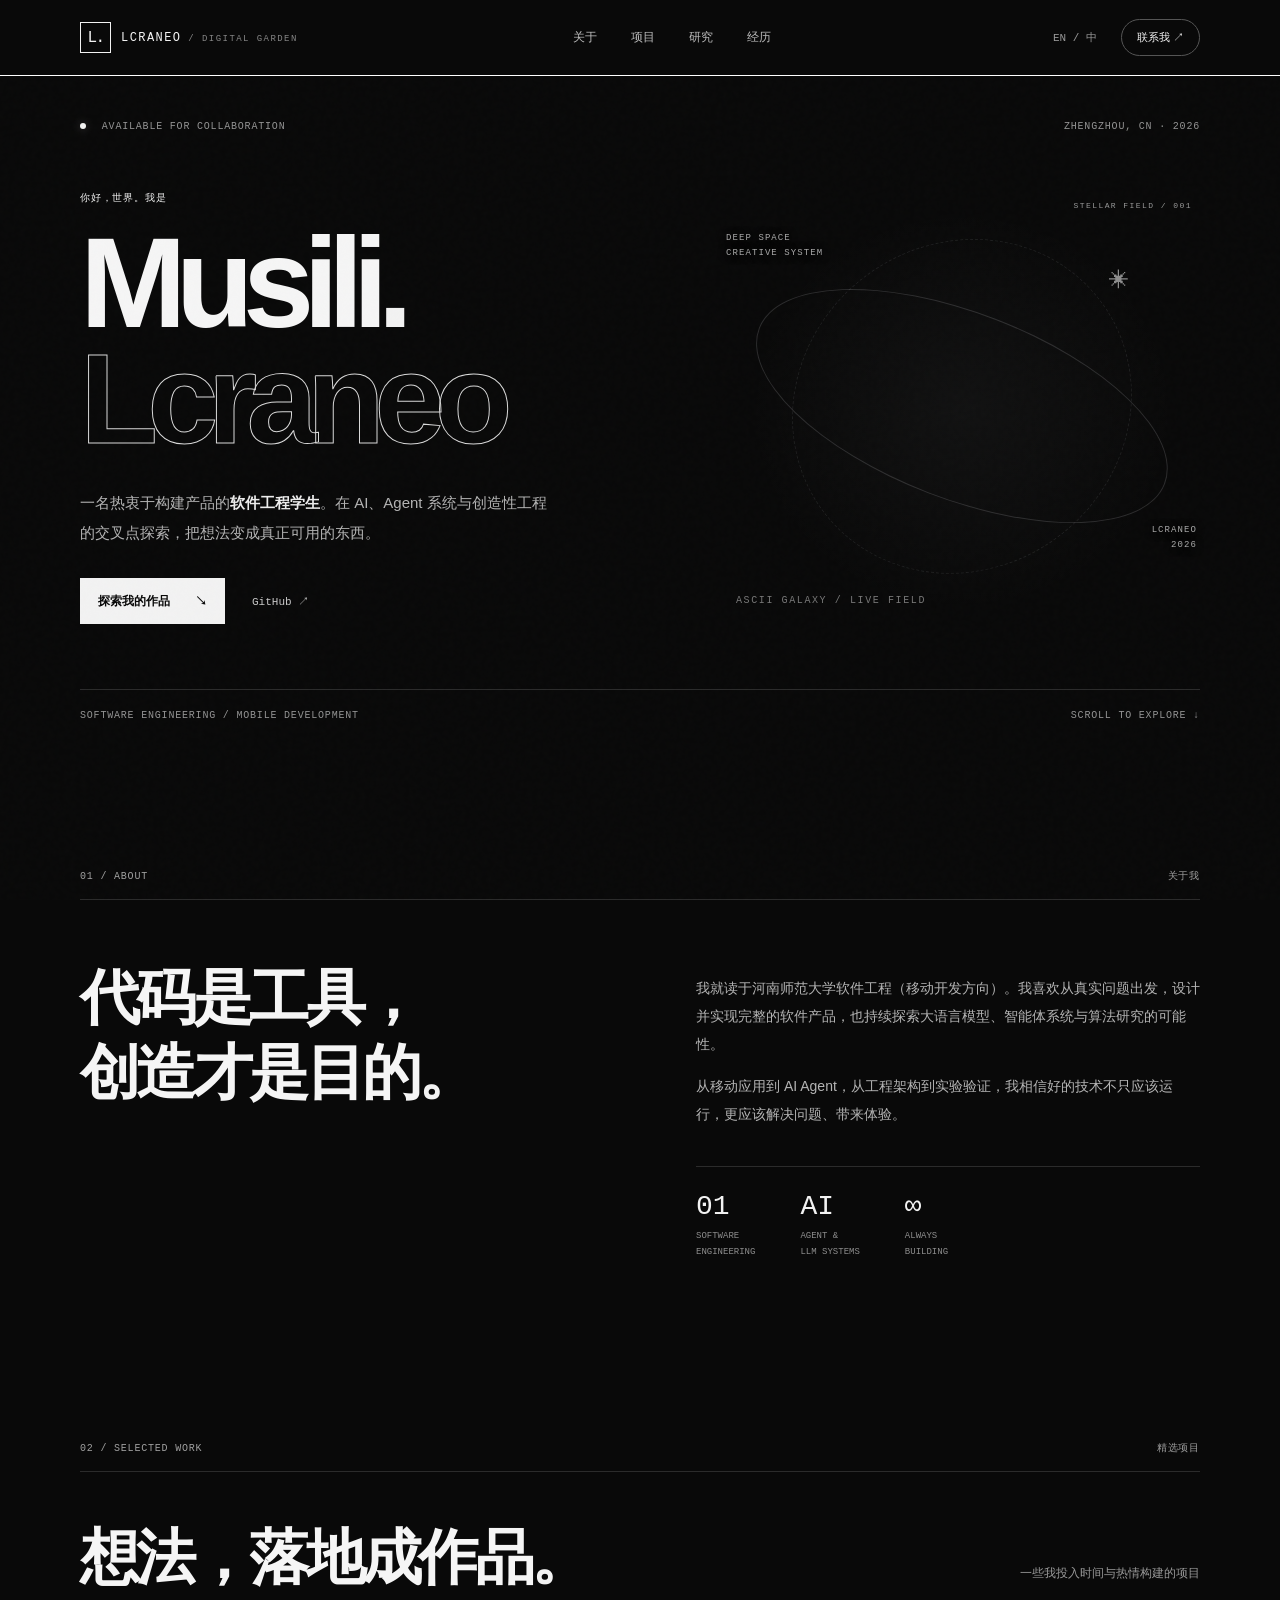
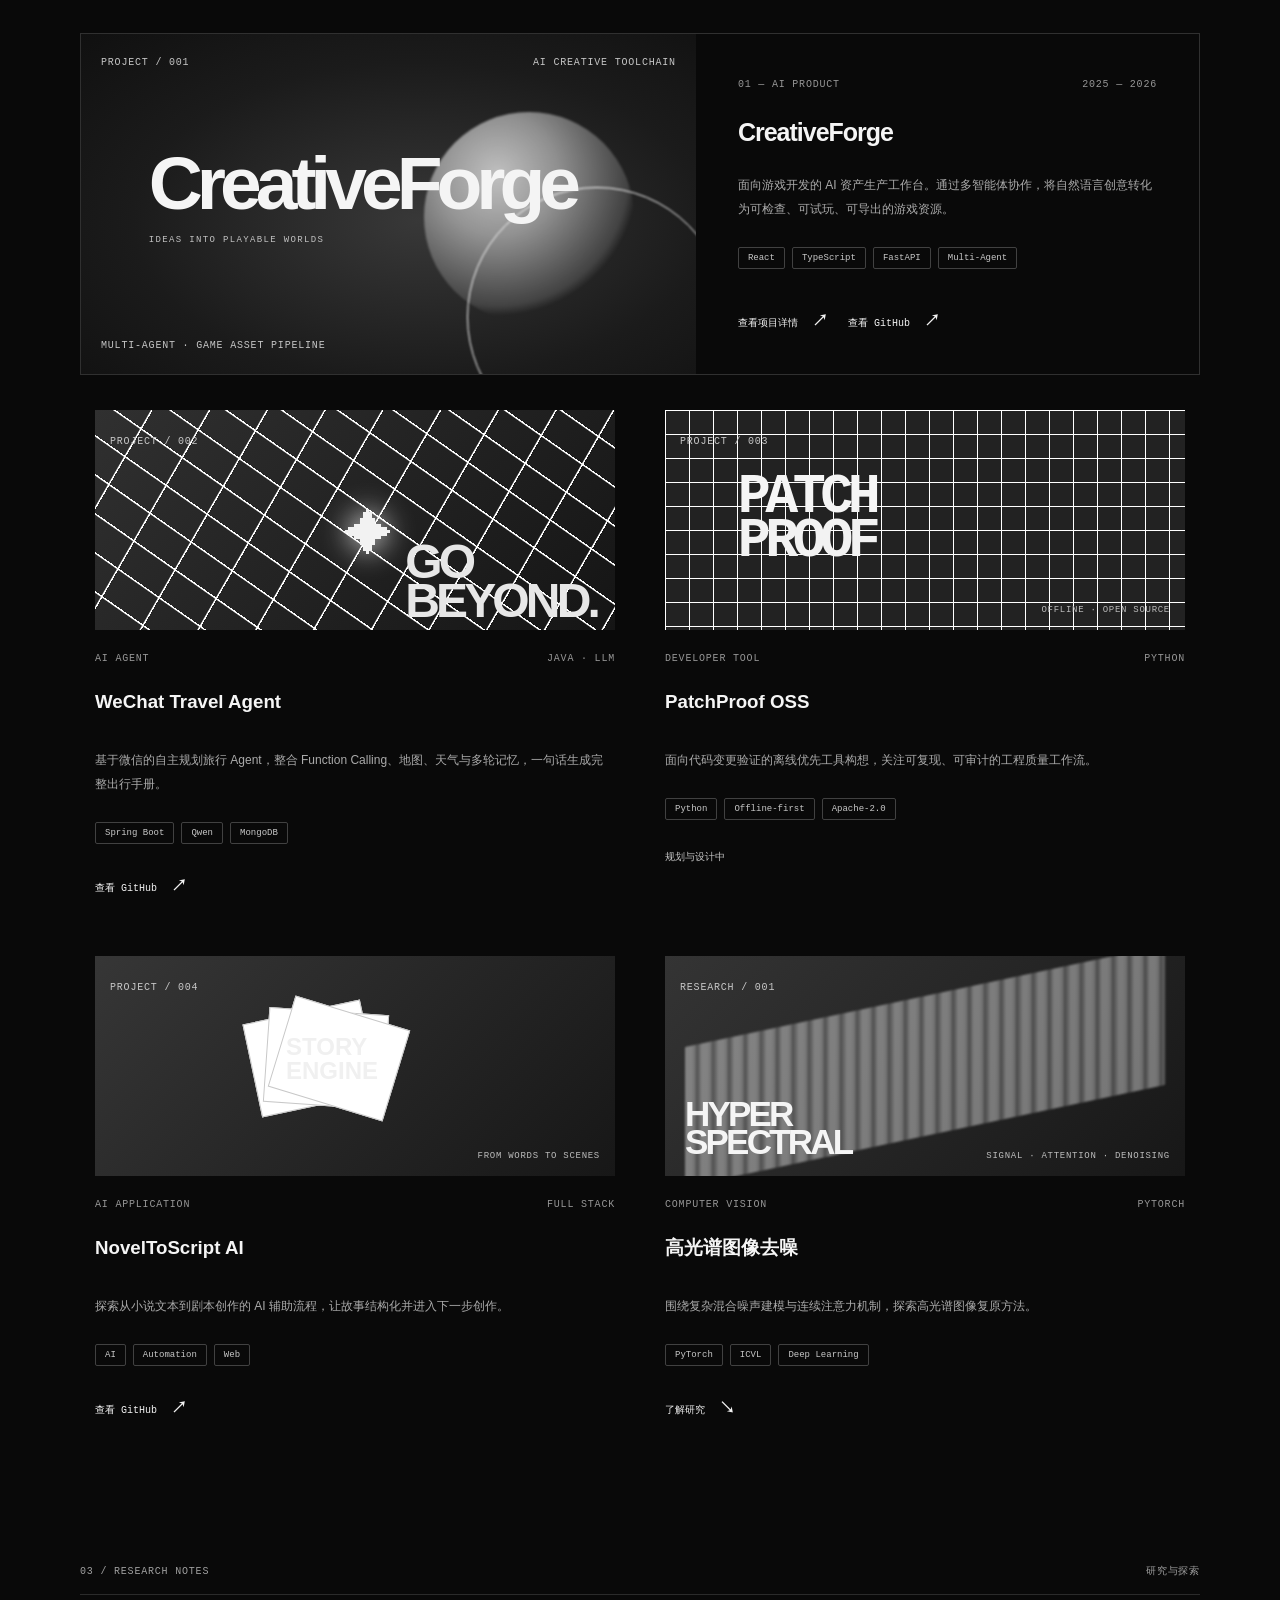
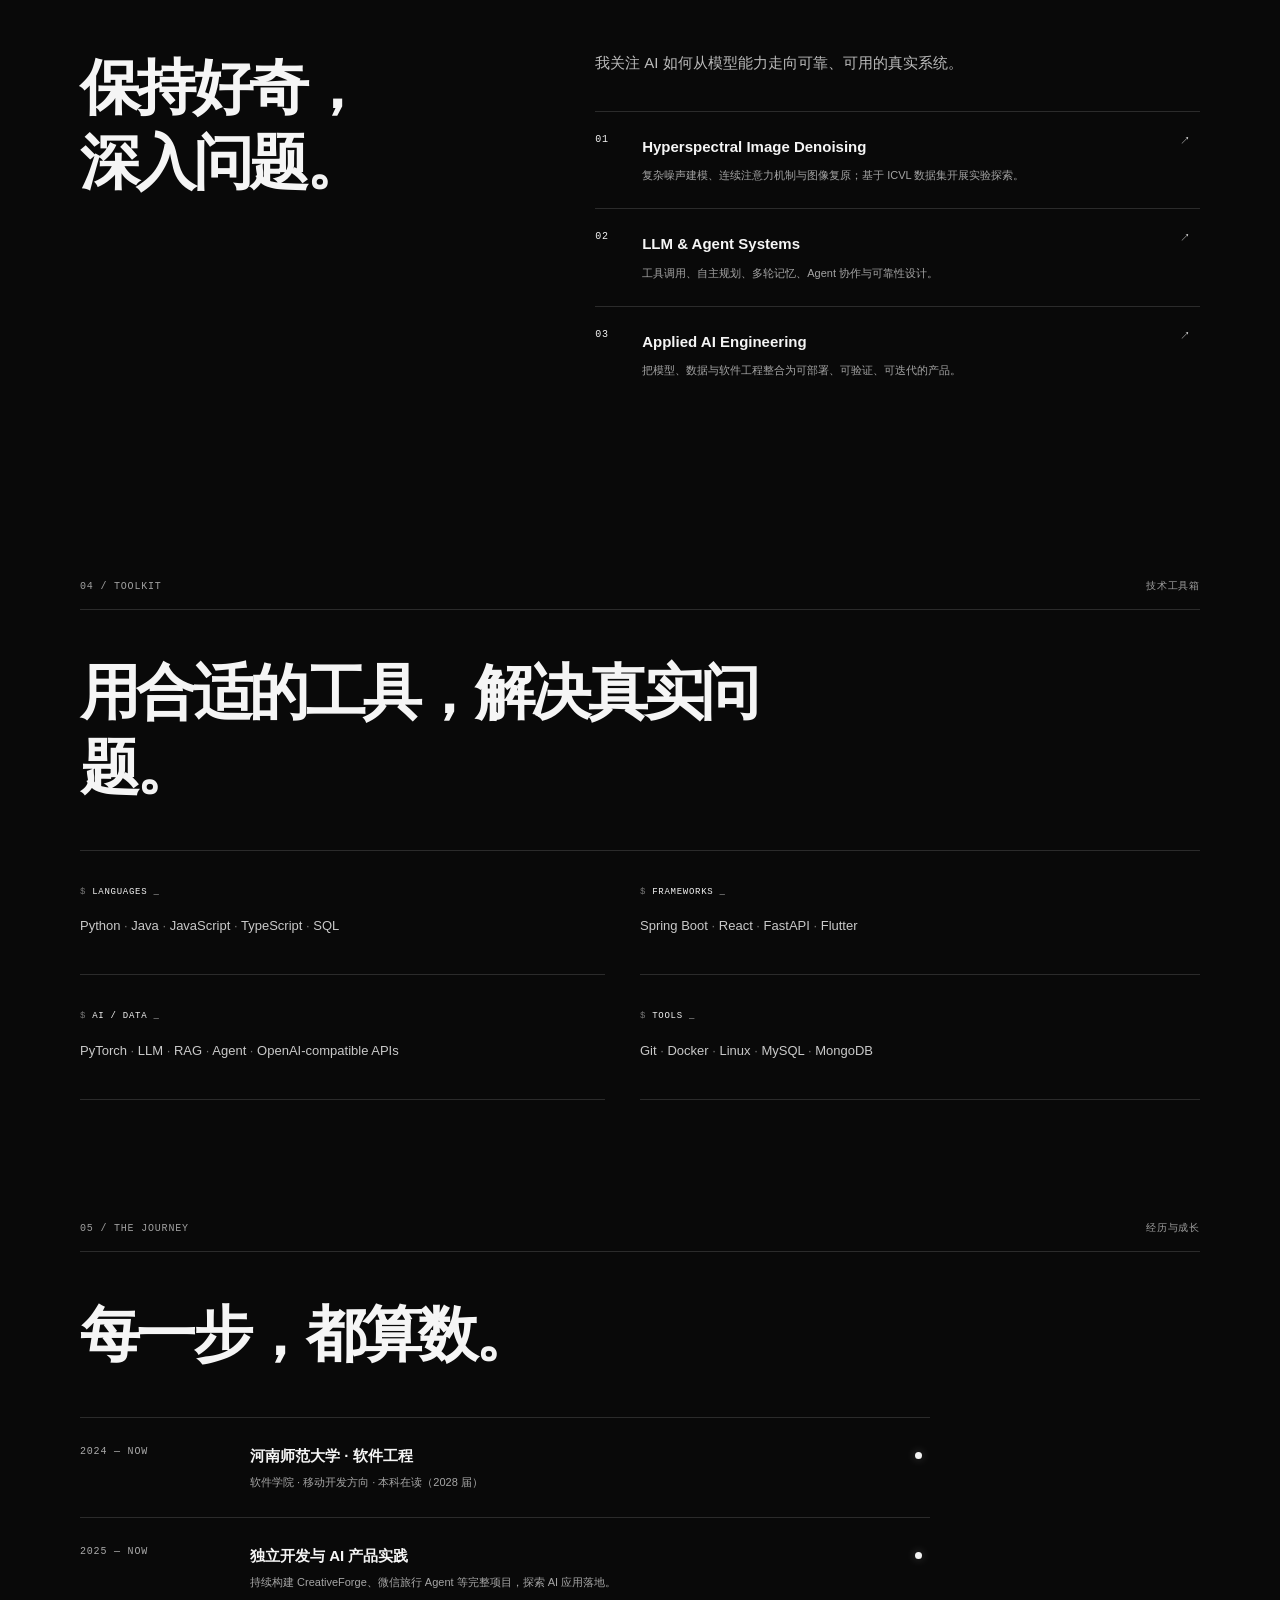
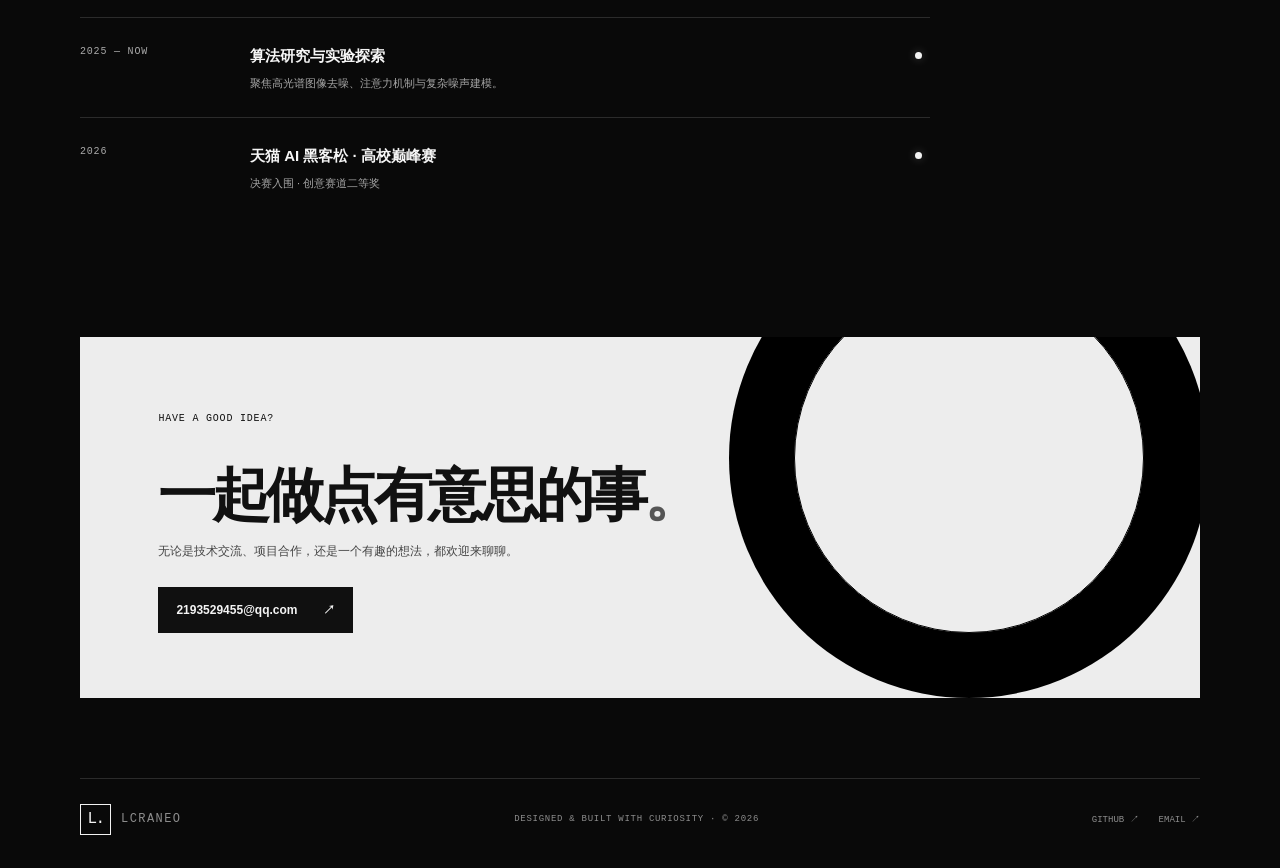
==== commit 650f82b4: "Replace hero labels with cosmic galaxy art direction" ====
--- a/index.html
+++ b/index.html
@@ -15,7 +15,7 @@
 <main>
 <section class="hero wrap">
 <div class="hero-top mono"><span><i class="dot"></i> AVAILABLE FOR COLLABORATION</span><span>ZHENGZHOU, CN · 2026</span></div>
-<div class="hero-grid"><div><p class="eyebrow" data-i18n="heroEyebrow">你好，世界。我是</p><h1>Musili<span class="period">.</span><br><span class="outline">Lcraneo</span></h1><p class="hero-desc" data-i18n="heroDesc">一名热衷于构建产品的<strong>软件工程学生</strong>。在 AI、Agent 系统与创造性工程的交叉点探索，把想法变成真正可用的东西。</p><div class="hero-actions"><a class="btn primary" href="#work" data-i18n="explore">探索我的作品 <span>↘</span></a><a class="text-link" href="https://github.com/Lcraneo" target="_blank" rel="noreferrer">GitHub ↗</a></div></div><div class="hero-art"><canvas id="ascii-hero" class="ascii-canvas" aria-hidden="true"></canvas><span class="ascii-center-mark">L.</span><span class="art-label label-a mono">CREATIVE<br>ENGINEERING</span><span class="art-label label-b mono">AI × SOFTWARE</span><span class="art-index mono">ASCII / 3D FORM</span></div></div>
+<div class="hero-grid"><div><p class="eyebrow" data-i18n="heroEyebrow">你好，世界。我是</p><h1>Musili<span class="period">.</span><br><span class="outline">Lcraneo</span></h1><p class="hero-desc" data-i18n="heroDesc">一名热衷于构建产品的<strong>软件工程学生</strong>。在 AI、Agent 系统与创造性工程的交叉点探索，把想法变成真正可用的东西。</p><div class="hero-actions"><a class="btn primary" href="#work" data-i18n="explore">探索我的作品 <span>↘</span></a><a class="text-link" href="https://github.com/Lcraneo" target="_blank" rel="noreferrer">GitHub ↗</a></div></div><div class="hero-art"><canvas id="ascii-hero" class="ascii-canvas" aria-hidden="true"></canvas><span class="cosmic-tag mono">STELLAR FIELD / 001</span><span class="art-label label-a mono">DEEP SPACE<br>CREATIVE SYSTEM</span><span class="art-label label-b mono">LCRANEO<br>2026</span><span class="art-index mono">ASCII GALAXY / LIVE FIELD</span><span class="cosmic-cross">✳</span></div></div>
 <div class="hero-bottom mono"><span>SOFTWARE ENGINEERING / MOBILE DEVELOPMENT</span><span>SCROLL TO EXPLORE ↓</span></div>
 </section>
 <section class="intro wrap" id="about"><div class="section-kicker mono"><span>01 / ABOUT</span><span data-i18n="aboutKicker">关于我</span></div><div class="intro-grid"><h2 data-i18n="aboutTitle">代码是工具，<br>创造才是目的<span class="lime">。</span></h2><div class="intro-copy"><p data-i18n="aboutText">我就读于河南师范大学软件工程（移动开发方向）。我喜欢从真实问题出发，设计并实现完整的软件产品，也持续探索大语言模型、智能体系统与算法研究的可能性。</p><p data-i18n="aboutText2">从移动应用到 AI Agent，从工程架构到实验验证，我相信好的技术不只应该运行，更应该解决问题、带来体验。</p><div class="facts"><div><strong>01</strong><span>SOFTWARE<br>ENGINEERING</span></div><div><strong>AI</strong><span>AGENT &<br>LLM SYSTEMS</span></div><div><strong>∞</strong><span>ALWAYS<br>BUILDING</span></div></div></div></div></section>
--- a/style.css
+++ b/style.css
@@ -81,3 +81,22 @@
 .project-card:hover .card-visual::after{opacity:.28;transform:translateY(0)}
 @media(max-width:760px){.hero-art{height:300px}.ascii-wave{width:100%;height:130px;top:145px;opacity:.08}.ascii-center-mark{font-size:10px}}
 @media(prefers-reduced-motion:reduce){.stack-groups>div>span::after{animation:none;opacity:1}.card-visual::after{transition:none}}
+
+
+/* COSMIC ASCII FIELD — replaces the old demo-like character sphere */
+.hero-art{height:430px;position:relative;isolation:isolate;overflow:visible;background:radial-gradient(ellipse at 50% 52%,rgba(210,213,218,.045),transparent 64%)}
+.hero-art .ascii-canvas{position:absolute;inset:0;width:100%;height:100%;z-index:1;display:block;filter:drop-shadow(0 0 9px rgba(255,255,255,.1));pointer-events:none}
+.hero-art::before{content:"";position:absolute;z-index:0;left:50%;top:51%;width:91%;height:43%;border:1px solid rgba(220,224,230,.16);border-radius:50%;transform:translate(-50%,-50%) rotate(21deg);pointer-events:none}
+.hero-art::after{content:"";position:absolute;z-index:0;left:50%;top:51%;width:73%;height:75%;border:1px dashed rgba(220,224,230,.09);border-radius:50%;transform:translate(-50%,-50%) rotate(-39deg);pointer-events:none}
+.cosmic-tag{position:absolute;z-index:3;top:12px;right:8px;color:#999;font-size:8px;letter-spacing:.18em}
+.hero-art .art-label{z-index:3;color:#a9a9a9;letter-spacing:.12em;text-shadow:0 1px 8px #000}
+.hero-art .label-a{top:44px;left:2px}
+.hero-art .label-b{bottom:64px;right:3px;text-align:right}
+.hero-art .art-index{z-index:3;bottom:8px;left:12px;color:#777;letter-spacing:.16em}
+.cosmic-cross{position:absolute;z-index:3;right:15%;top:19%;font:20px var(--mono);color:#dedede;opacity:.62;animation:cosmic-pulse 4.8s ease-in-out infinite}
+@keyframes cosmic-pulse{0%,100%{opacity:.25;transform:scale(.85) rotate(0)}50%{opacity:.8;transform:scale(1.08) rotate(45deg)}}
+.ascii-center-mark,.ascii-wave{display:none!important}
+.card-visual::after{content:"";position:absolute;inset:0;pointer-events:none;background-image:radial-gradient(rgba(255,255,255,.8) .7px,transparent .9px);background-size:6px 6px;opacity:0;transition:opacity .3s ease}
+.project-card:hover .card-visual::after{opacity:.12}
+@media(max-width:760px){.hero-art{height:320px;margin-top:12px}.hero-art::before{width:98%;height:42%}.hero-art::after{width:78%;height:72%}.cosmic-tag{top:0;right:0;font-size:7px}.hero-art .label-a{top:28px}.hero-art .label-b{bottom:45px}.hero-art .art-index{bottom:0}.cosmic-cross{right:11%;top:14%}}
+@media(prefers-reduced-motion:reduce){.cosmic-cross{animation:none;opacity:.5}.card-visual::after{transition:none}}
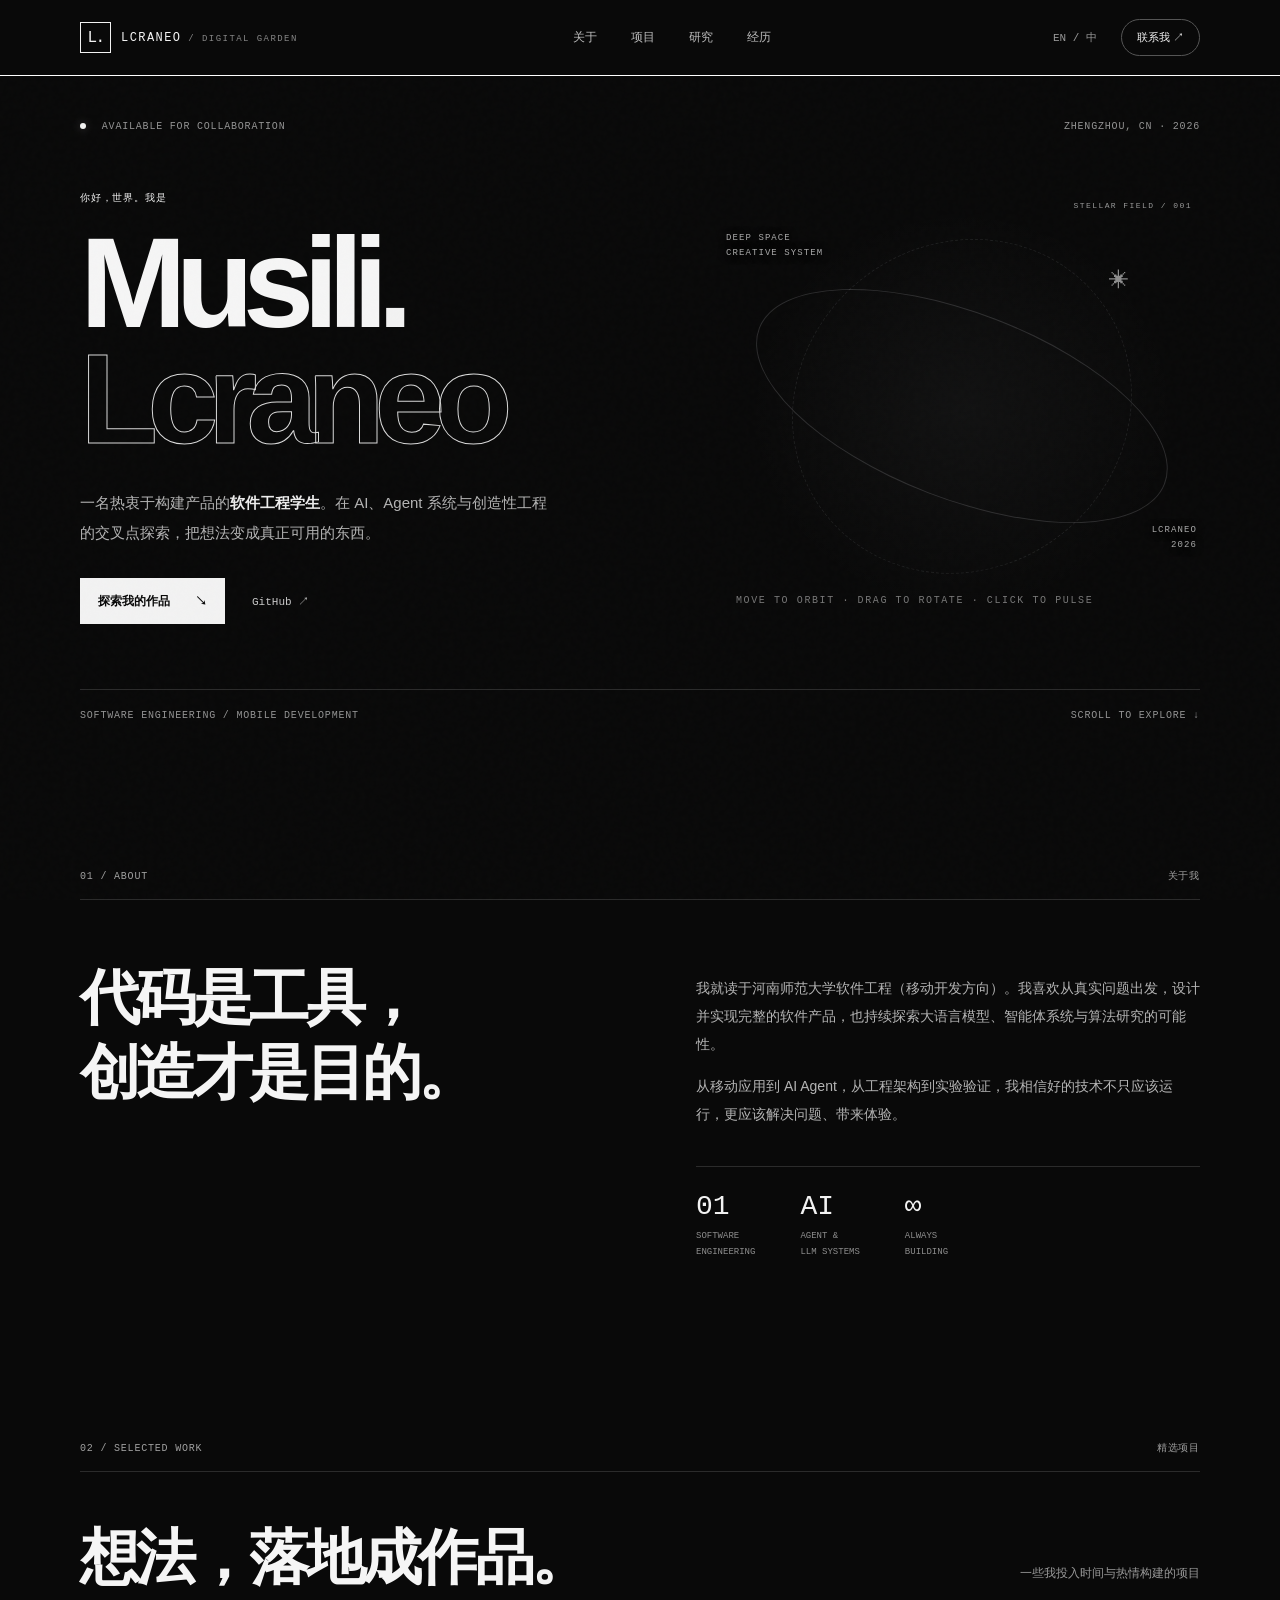
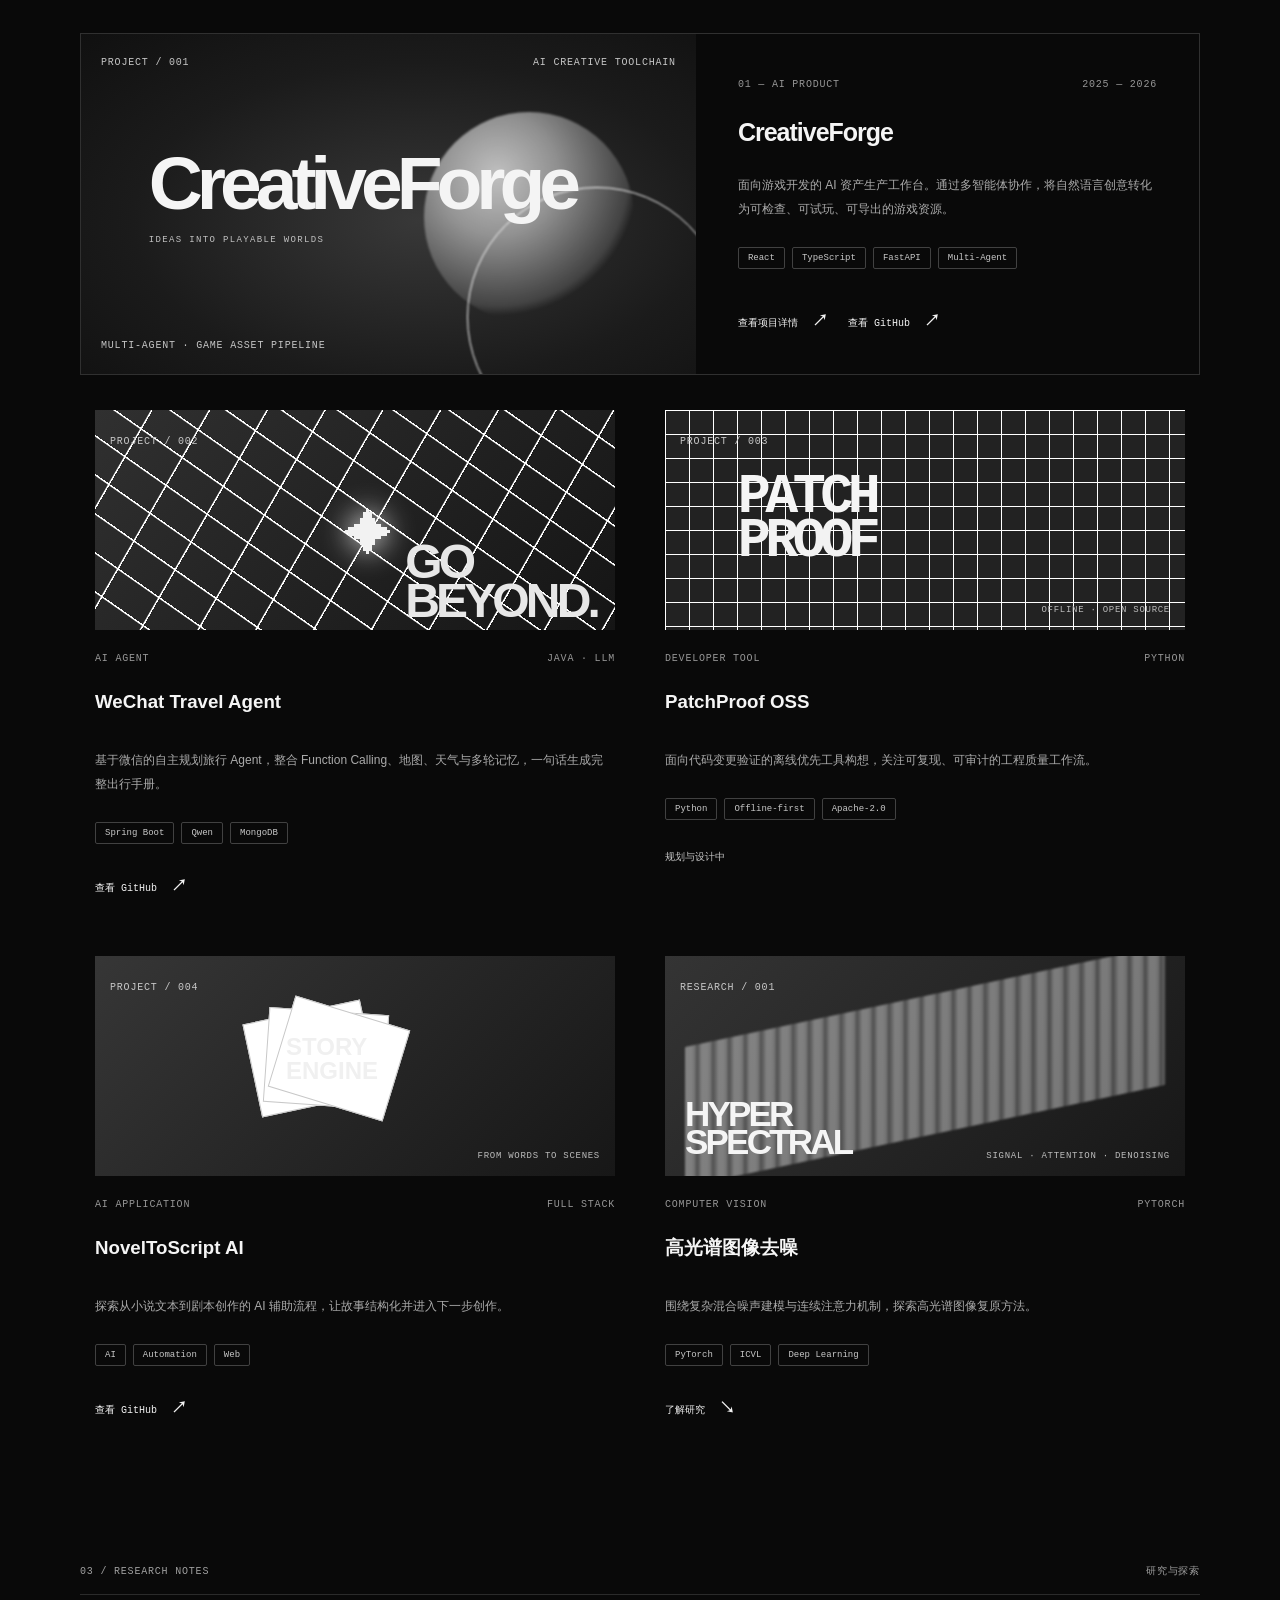
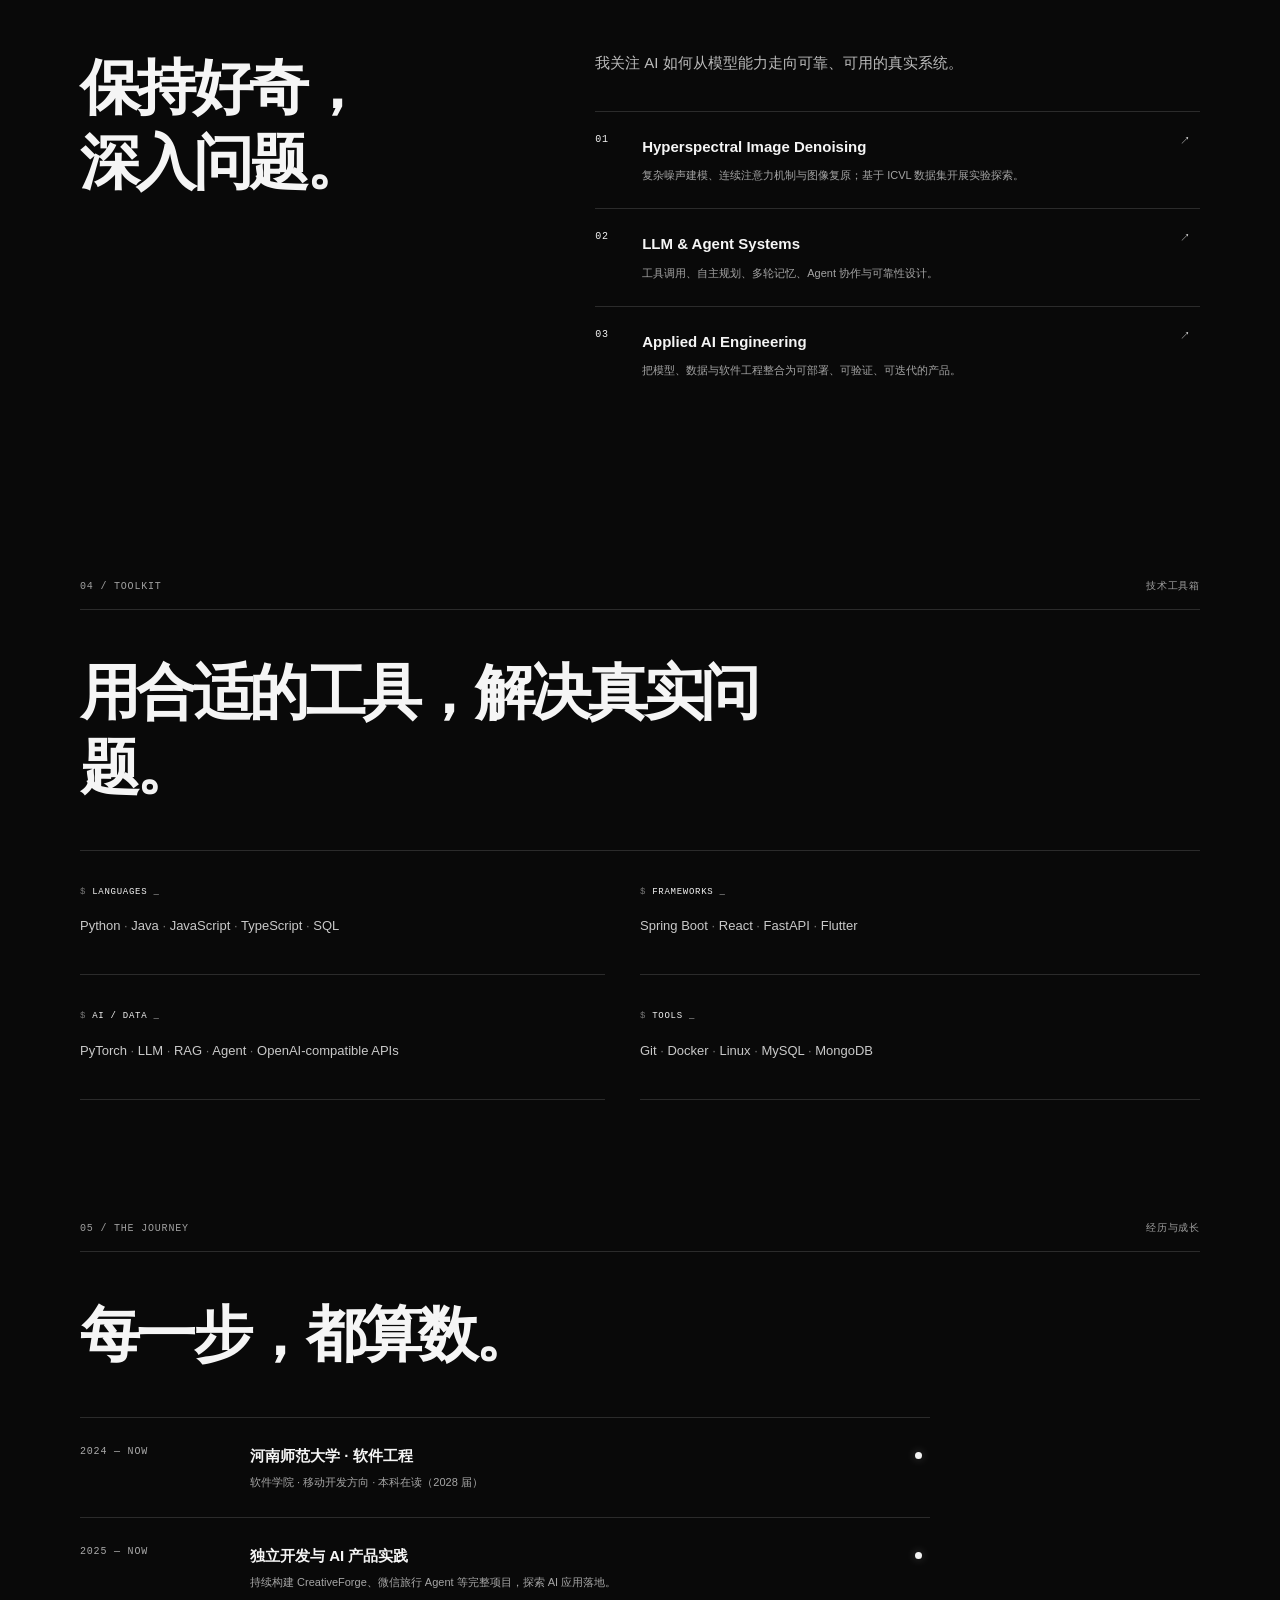
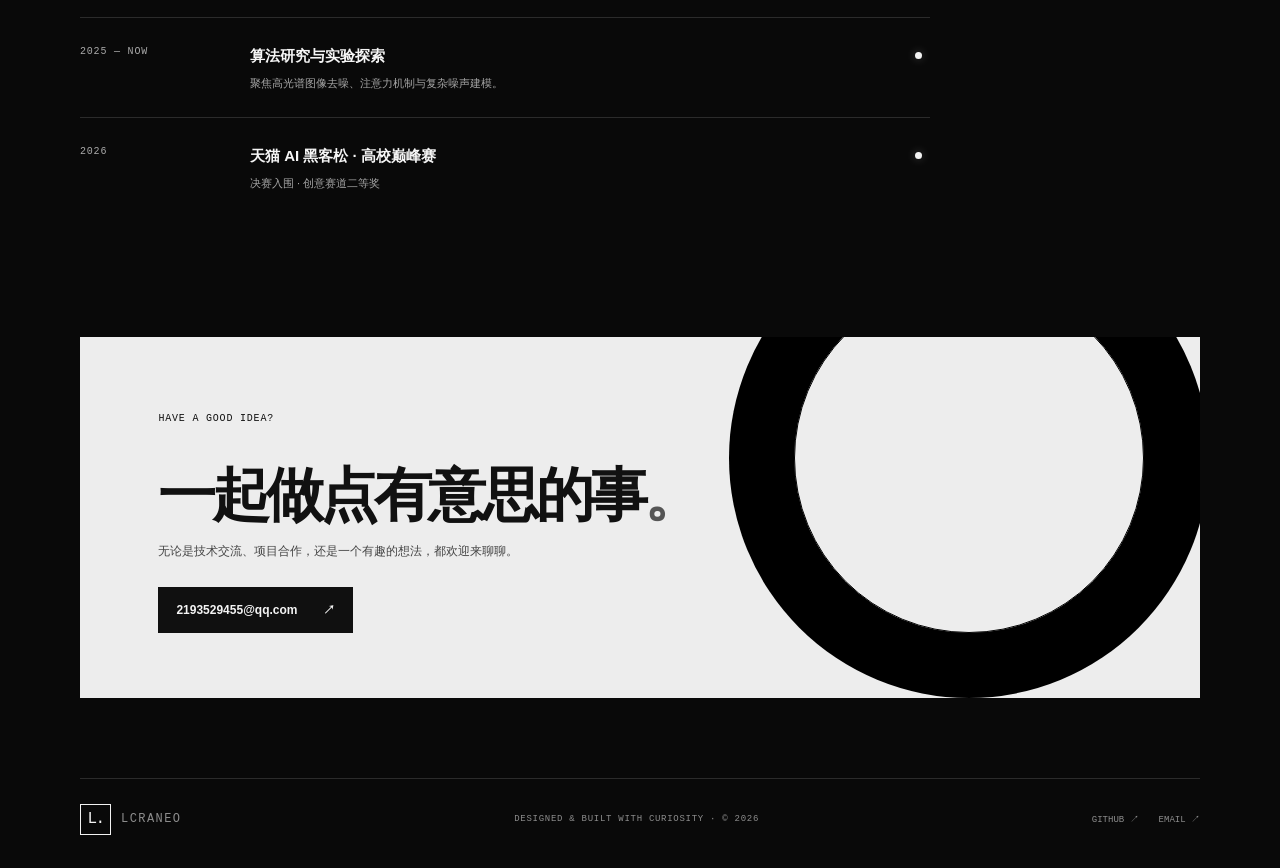
==== commit 214ae697: "Add clear galaxy interaction hint and refresh renderer" ====
--- a/index.html
+++ b/index.html
@@ -15,7 +15,7 @@
 <main>
 <section class="hero wrap">
 <div class="hero-top mono"><span><i class="dot"></i> AVAILABLE FOR COLLABORATION</span><span>ZHENGZHOU, CN · 2026</span></div>
-<div class="hero-grid"><div><p class="eyebrow" data-i18n="heroEyebrow">你好，世界。我是</p><h1>Musili<span class="period">.</span><br><span class="outline">Lcraneo</span></h1><p class="hero-desc" data-i18n="heroDesc">一名热衷于构建产品的<strong>软件工程学生</strong>。在 AI、Agent 系统与创造性工程的交叉点探索，把想法变成真正可用的东西。</p><div class="hero-actions"><a class="btn primary" href="#work" data-i18n="explore">探索我的作品 <span>↘</span></a><a class="text-link" href="https://github.com/Lcraneo" target="_blank" rel="noreferrer">GitHub ↗</a></div></div><div class="hero-art"><canvas id="ascii-hero" class="ascii-canvas" aria-hidden="true"></canvas><span class="cosmic-tag mono">STELLAR FIELD / 001</span><span class="art-label label-a mono">DEEP SPACE<br>CREATIVE SYSTEM</span><span class="art-label label-b mono">LCRANEO<br>2026</span><span class="art-index mono">ASCII GALAXY / LIVE FIELD</span><span class="cosmic-cross">✳</span></div></div>
+<div class="hero-grid"><div><p class="eyebrow" data-i18n="heroEyebrow">你好，世界。我是</p><h1>Musili<span class="period">.</span><br><span class="outline">Lcraneo</span></h1><p class="hero-desc" data-i18n="heroDesc">一名热衷于构建产品的<strong>软件工程学生</strong>。在 AI、Agent 系统与创造性工程的交叉点探索，把想法变成真正可用的东西。</p><div class="hero-actions"><a class="btn primary" href="#work" data-i18n="explore">探索我的作品 <span>↘</span></a><a class="text-link" href="https://github.com/Lcraneo" target="_blank" rel="noreferrer">GitHub ↗</a></div></div><div class="hero-art"><canvas id="ascii-hero" class="ascii-canvas" aria-hidden="true"></canvas><span class="cosmic-tag mono">STELLAR FIELD / 001</span><span class="art-label label-a mono">DEEP SPACE<br>CREATIVE SYSTEM</span><span class="art-label label-b mono">LCRANEO<br>2026</span><span class="art-index mono">MOVE TO ORBIT · DRAG TO ROTATE · CLICK TO PULSE</span><span class="cosmic-cross">✳</span></div></div>
 <div class="hero-bottom mono"><span>SOFTWARE ENGINEERING / MOBILE DEVELOPMENT</span><span>SCROLL TO EXPLORE ↓</span></div>
 </section>
 <section class="intro wrap" id="about"><div class="section-kicker mono"><span>01 / ABOUT</span><span data-i18n="aboutKicker">关于我</span></div><div class="intro-grid"><h2 data-i18n="aboutTitle">代码是工具，<br>创造才是目的<span class="lime">。</span></h2><div class="intro-copy"><p data-i18n="aboutText">我就读于河南师范大学软件工程（移动开发方向）。我喜欢从真实问题出发，设计并实现完整的软件产品，也持续探索大语言模型、智能体系统与算法研究的可能性。</p><p data-i18n="aboutText2">从移动应用到 AI Agent，从工程架构到实验验证，我相信好的技术不只应该运行，更应该解决问题、带来体验。</p><div class="facts"><div><strong>01</strong><span>SOFTWARE<br>ENGINEERING</span></div><div><strong>AI</strong><span>AGENT &<br>LLM SYSTEMS</span></div><div><strong>∞</strong><span>ALWAYS<br>BUILDING</span></div></div></div></div></section>
@@ -31,5 +31,5 @@
 <section class="contact wrap"><div class="contact-panel"><span class="mono">HAVE A GOOD IDEA?</span><h2 data-i18n="contactTitle">一起做点有意思的事<span class="lime">。</span></h2><p data-i18n="contactDesc">无论是技术交流、项目合作，还是一个有趣的想法，都欢迎来聊聊。</p><a class="btn primary" href="mailto:2193529455@qq.com">2193529455@qq.com <span>↗</span></a><div class="contact-orbit"></div></div></section>
 </main>
 <footer class="footer wrap"><a class="brand" href="#"><span class="brand-mark">L.</span><span>LCRANEO</span></a><span class="mono">DESIGNED & BUILT WITH CURIOSITY · © 2026</span><div><a href="https://github.com/Lcraneo" target="_blank" rel="noreferrer">GITHUB ↗</a><a href="mailto:2193529455@qq.com">EMAIL ↗</a></div></footer>
-<script src="script.js?v=ascii1"></script><script src="ascii.js?v=cosmos2" defer></script>
+<script src="script.js?v=ascii1"></script><script src="ascii.js?v=cosmos3" defer></script>
 </body></html>
